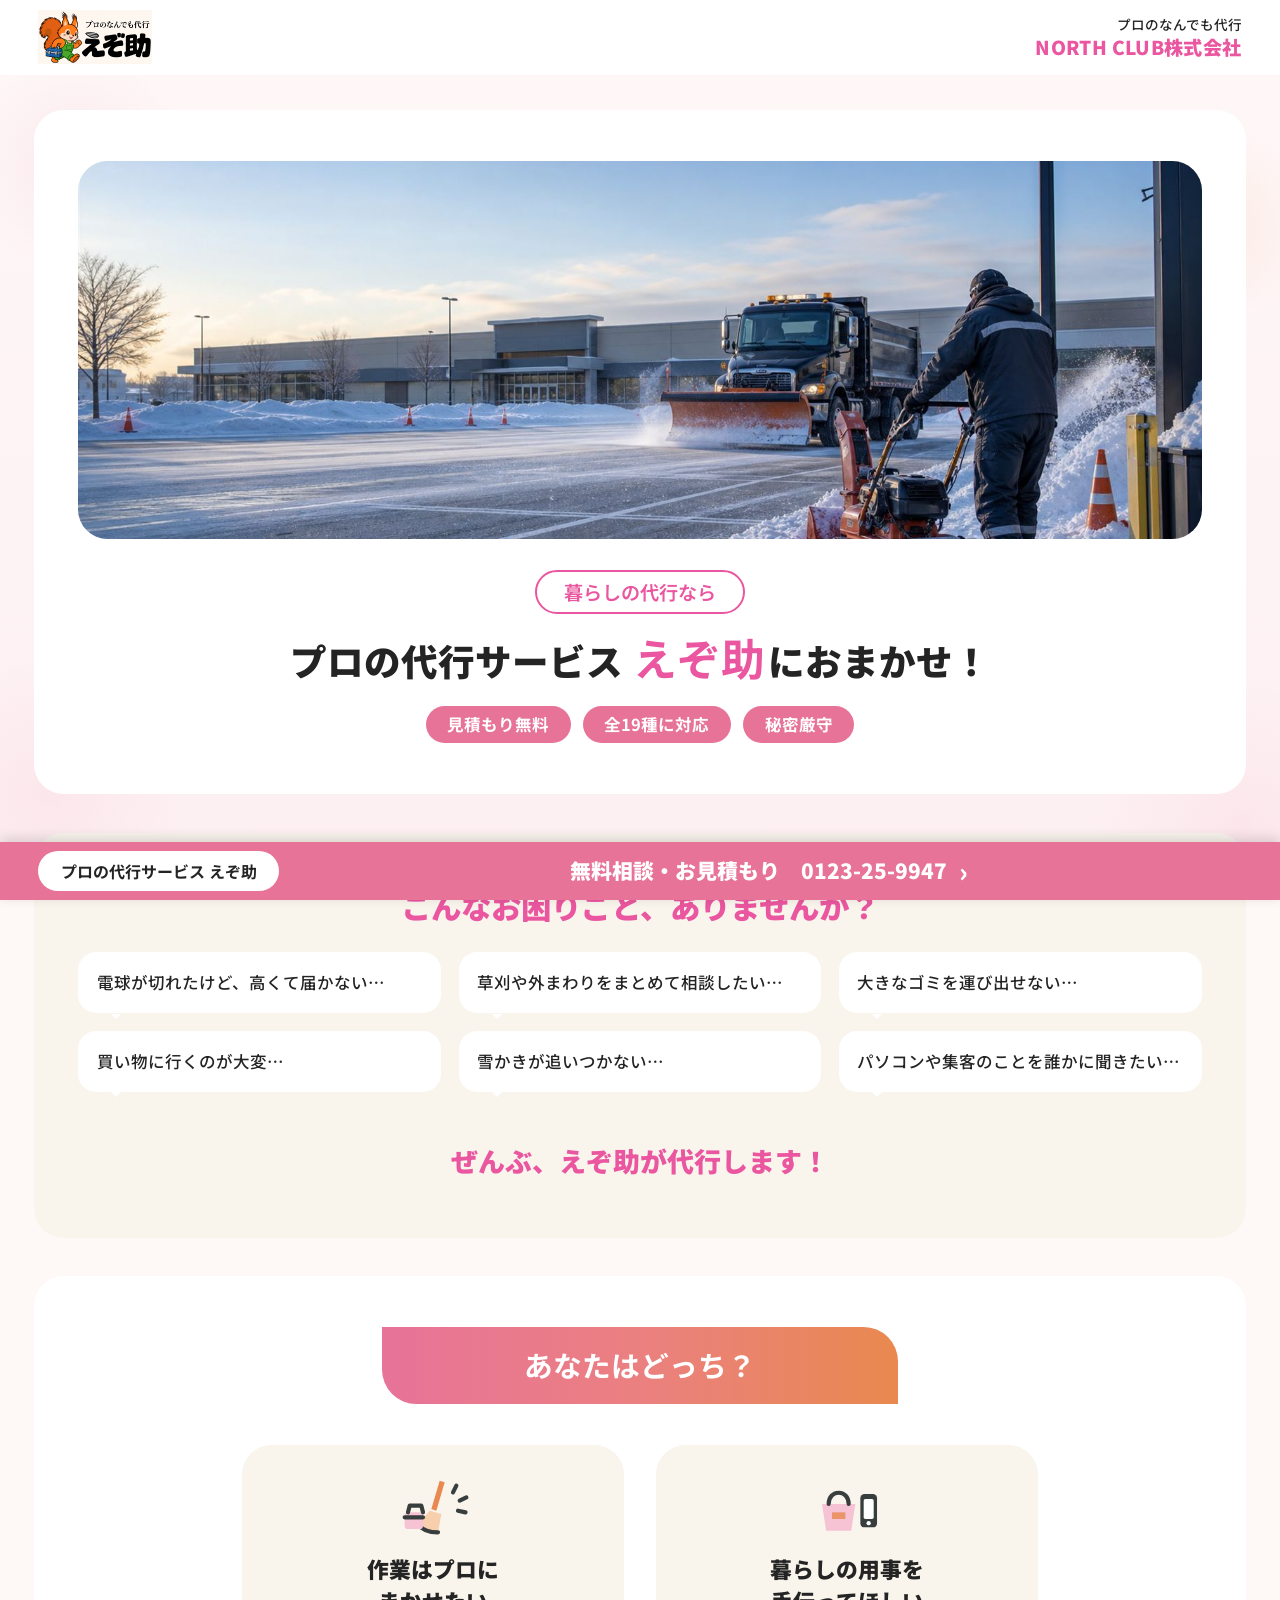
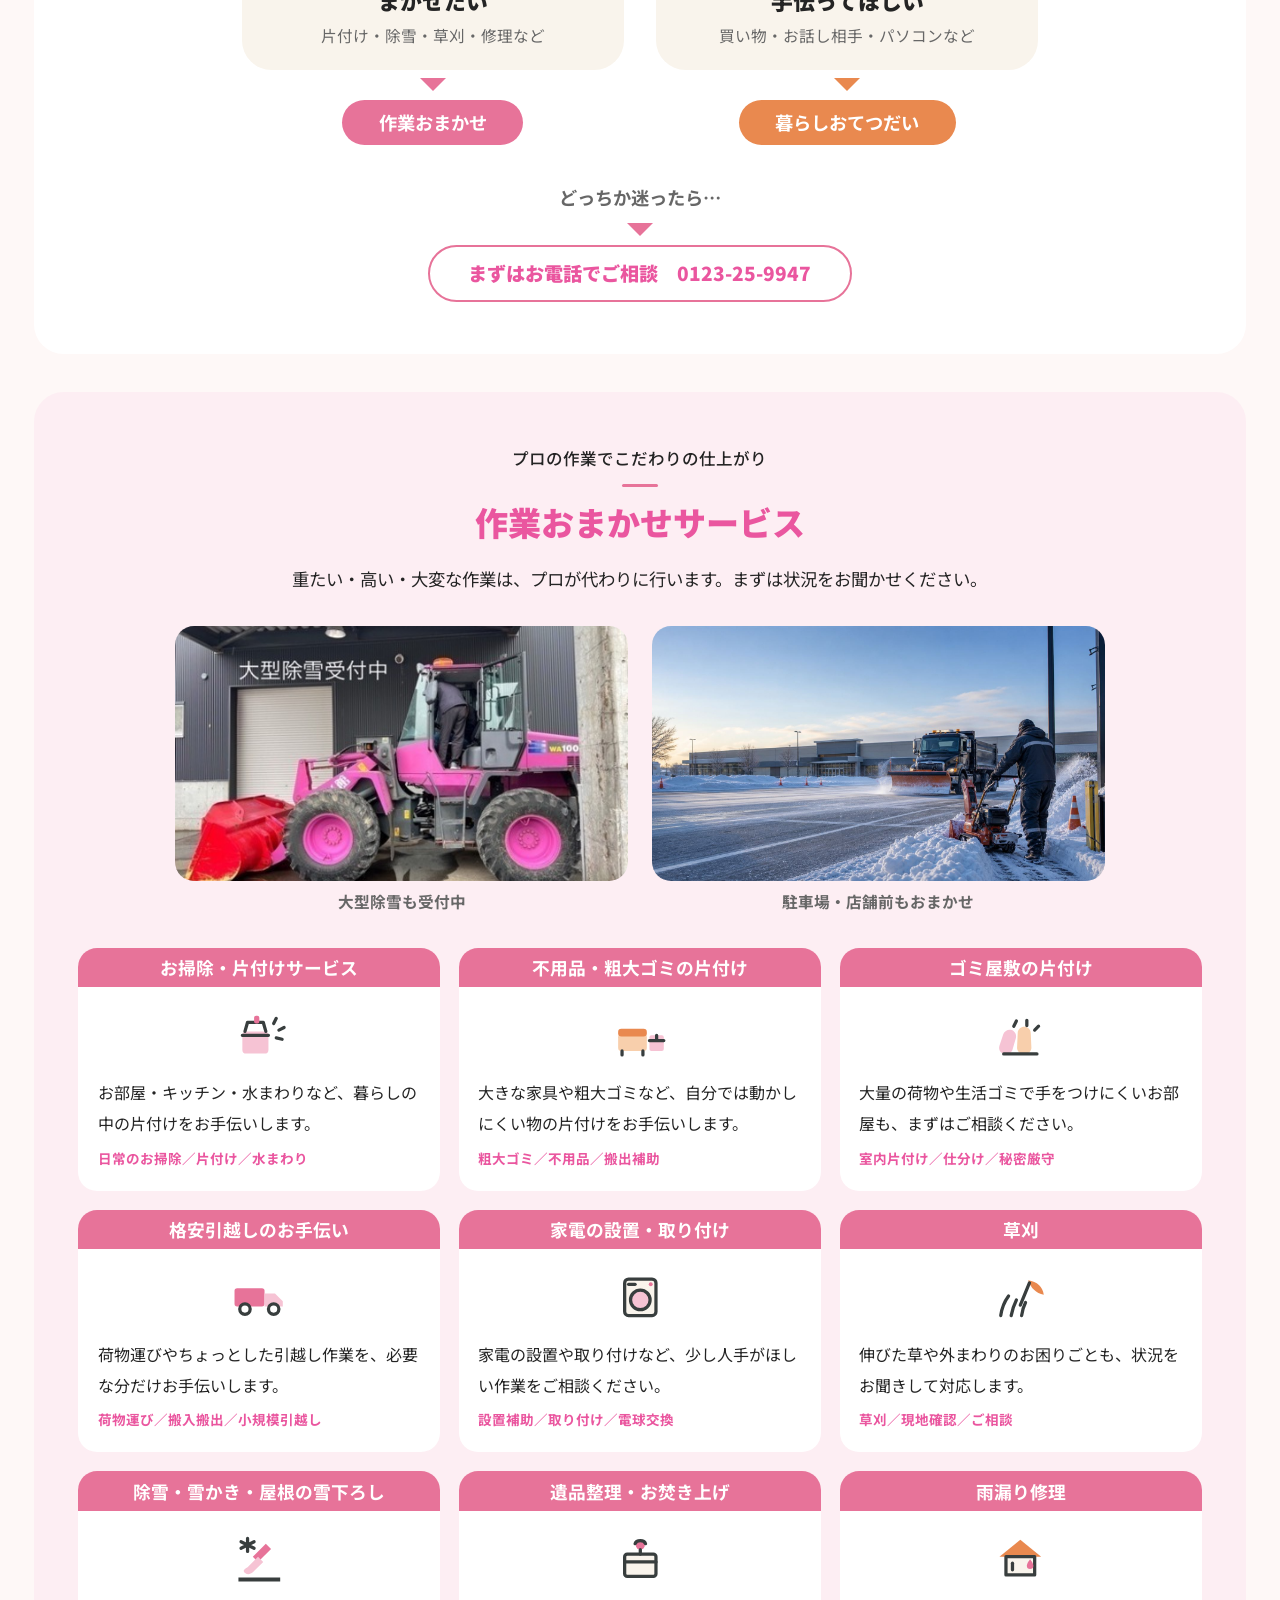
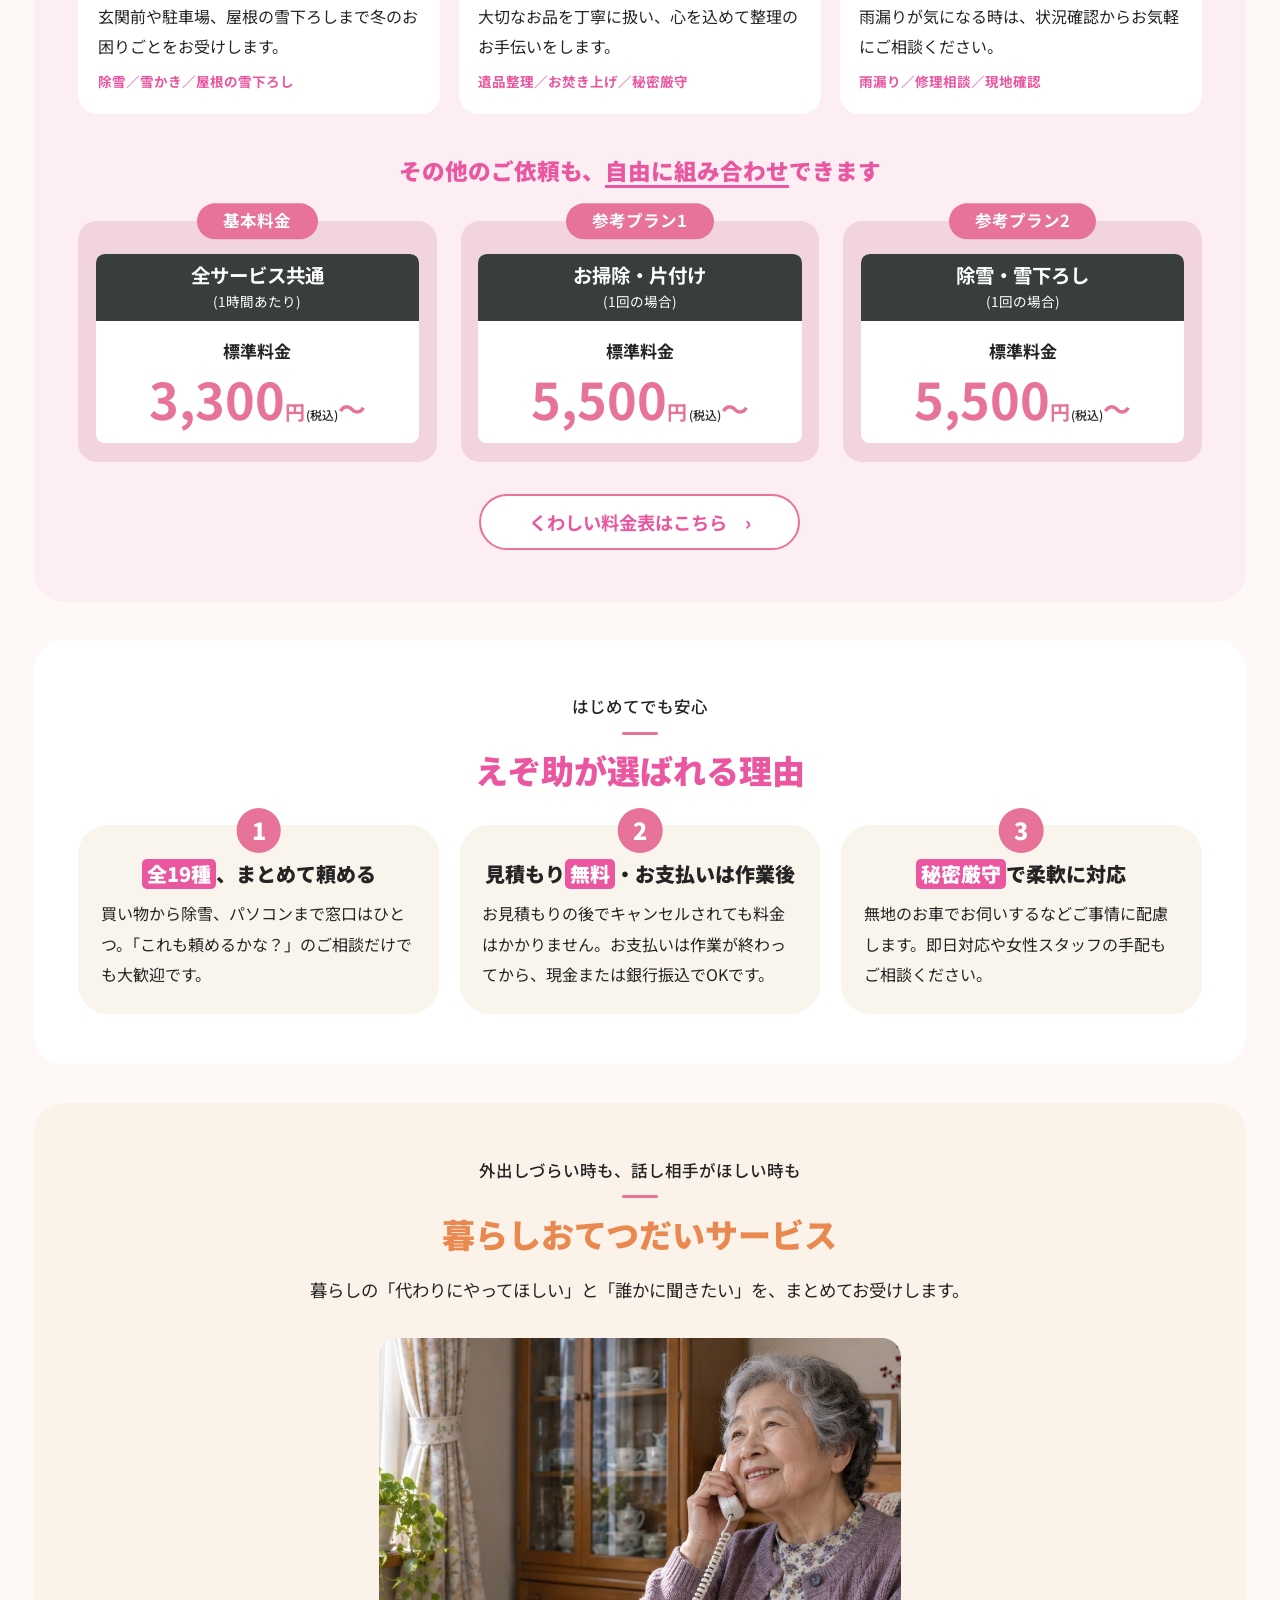
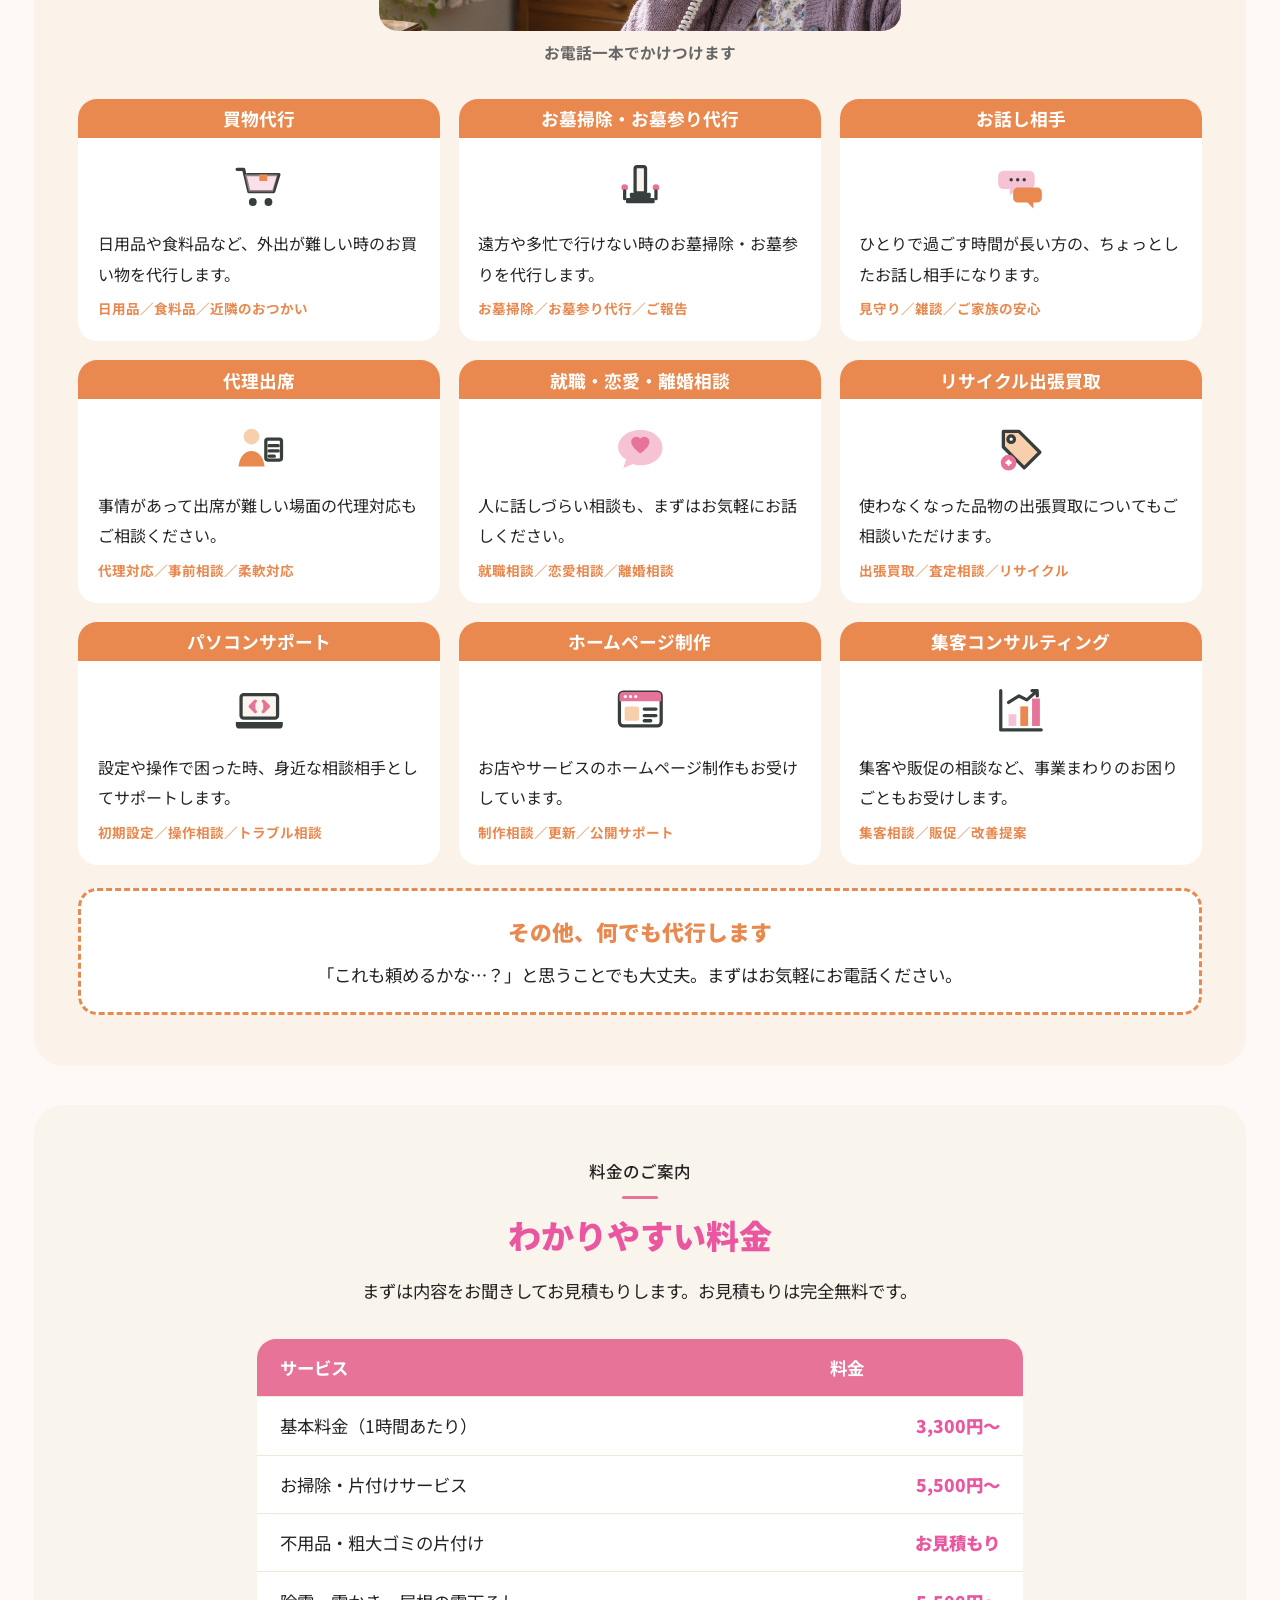
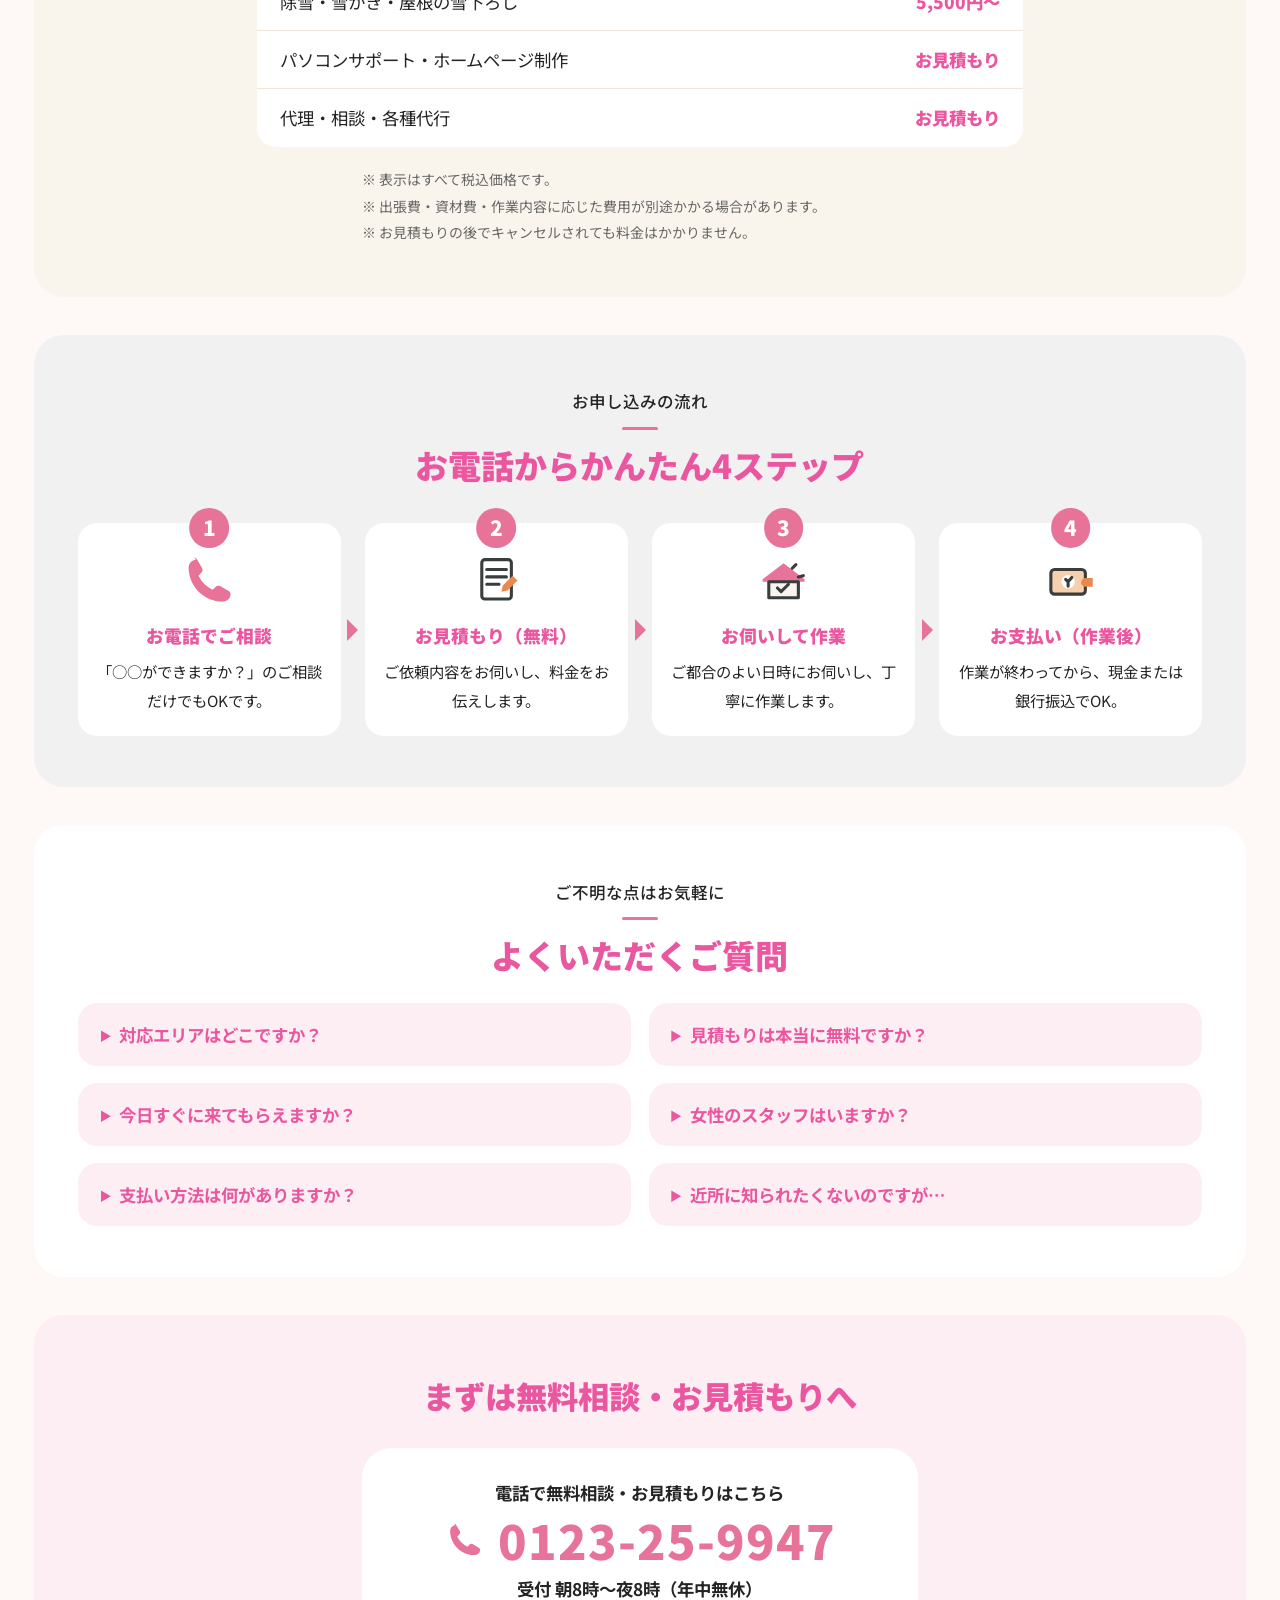
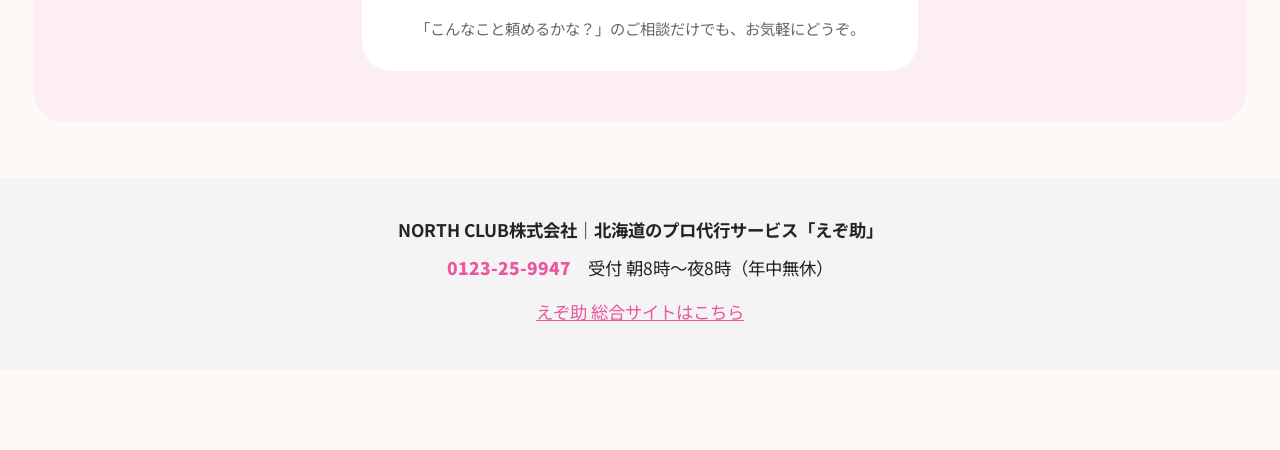
==== daiko/index.html @ 038b49fb "代行LP: ヒーロー写真上の白帯キャプションを削除 Co-Authored-By: Claude Fable 5 <noreply@anthropic.com>" ====
<!DOCTYPE html>
<html lang="ja">
<head>
<meta charset="UTF-8" />
<meta name="viewport" content="width=device-width, initial-scale=1.0" />
<meta name="description" content="北海道のプロ代行サービス「えぞ助」。買物代行・お墓参り代行・除雪・片付け・パソコンサポートまで全19種。基本料金1時間3,300円〜、お見積もり無料。お電話一本でかけつけます。" />
<title>プロの代行サービス えぞ助｜NORTH CLUB株式会社</title>
<link rel="preconnect" href="https://fonts.googleapis.com" />
<link rel="preconnect" href="https://fonts.gstatic.com" crossorigin />
<link href="https://fonts.googleapis.com/css2?family=Noto+Sans+JP:wght@400;500;600;700;900&display=swap" rel="stylesheet" />
<link rel="stylesheet" href="lp.css?v=5" />
</head>
<body>

<header class="top">
  <a class="top__logo" href="../index.html">
    <img src="../assets/ezosuke-logo.png" alt="プロのなんでも代行 えぞ助" width="900" height="429" />
  </a>
  <div class="top__right">
    <span class="top__cat">プロのなんでも代行</span>
    <span class="top__brand">NORTH CLUB株式会社</span>
  </div>
</header>

<main class="col">

  <!-- ヒーロー -->
  <section class="sec sec--plain">
    <figure class="hero__photo" id="heroSlides">
      <img src="../assets/slides/josetsu-1.jpg" alt="えぞ助の店舗前で除雪作業をするホイールローダー" class="is-active" />
      <img src="../assets/slides/josetsu-2.jpg" alt="駐車場の除雪作業の様子" loading="lazy" />
      <img src="../assets/slides/josetsu-3.jpg" alt="除雪機での雪かき作業" loading="lazy" />
      <img src="../assets/slides/josetsu-4.jpg" alt="大型除雪受付中のホイールローダー" loading="lazy" />
      <img src="../assets/slides/josetsu-5.jpg" alt="小型ローダーによる住宅前の除雪" loading="lazy" />
    </figure>
    <div class="hero__lead">
      <p class="pill-label">暮らしの代行なら</p>
      <h1 class="hero__title"><span class="nw">プロの代行サービス</span> <strong>えぞ助</strong>に<span class="nw">おまかせ！</span></h1>
      <div class="promise-row">
        <span class="promise">見積もり無料</span>
        <span class="promise">全19種に対応</span>
        <span class="promise">秘密厳守</span>
      </div>
    </div>
  </section>

  <!-- お困りごと -->
  <section class="sec sec--cream">
    <h2 class="band__title">こんなお困りごと、<span class="nw">ありませんか？</span></h2>
    <div class="bubble-grid">
      <div class="bubble">電球が切れたけど、高くて届かない…</div>
      <div class="bubble">草刈や外まわりをまとめて相談したい…</div>
      <div class="bubble">大きなゴミを運び出せない…</div>
      <div class="bubble">買い物に行くのが大変…</div>
      <div class="bubble">雪かきが追いつかない…</div>
      <div class="bubble">パソコンや集客のことを誰かに聞きたい…</div>
    </div>
    <p class="bubble-answer">ぜんぶ、えぞ助が代行します！</p>
  </section>

  <!-- 分岐フロー -->
  <section class="sec sec--plain">
    <h2 class="docchi">あなたはどっち？</h2>
    <div class="branch">
      <div class="branch__col">
        <a class="branch__card" href="#sagyou">
          <svg class="branch__icon" aria-hidden="true"><use href="icons.svg#i-sagyou"></use></svg>
          <span class="branch__name">作業はプロに<br />まかせたい</span>
          <span class="branch__desc">片付け・除雪・草刈・修理など</span>
        </a>
        <span class="branch__arrow" aria-hidden="true"></span>
        <span class="branch__pill branch__pill--rose">作業おまかせ</span>
      </div>
      <div class="branch__col">
        <a class="branch__card" href="#kurashi">
          <svg class="branch__icon" aria-hidden="true"><use href="icons.svg#i-kurashi"></use></svg>
          <span class="branch__name">暮らしの用事を<br />手伝ってほしい</span>
          <span class="branch__desc">買い物・お話し相手・パソコンなど</span>
        </a>
        <span class="branch__arrow branch__arrow--orange" aria-hidden="true"></span>
        <span class="branch__pill branch__pill--orange">暮らしおてつだい</span>
      </div>
    </div>
    <div class="maigo">
      <p class="maigo__q">どっちか迷ったら…</p>
      <span class="branch__arrow" aria-hidden="true"></span>
      <a class="maigo__tel" href="tel:0123259947">まずはお電話でご相談　0123-25-9947</a>
    </div>
  </section>

  <!-- 作業おまかせ -->
  <section class="sec sec--pink" id="sagyou">
    <p class="sec-eyebrow">プロの作業でこだわりの仕上がり</p>
    <h2 class="sec-title">作業おまかせ<span class="nw">サービス</span></h2>
    <p class="band__lead">重たい・高い・大変な作業は、プロが代わりに行います。まずは状況をお聞かせください。</p>
    <div class="photo-row">
      <figure class="photo">
        <img src="../assets/slides/josetsu-4.jpg" alt="大型除雪受付中のホイールローダー" loading="lazy" />
        <figcaption>大型除雪も受付中</figcaption>
      </figure>
      <figure class="photo">
        <img src="../assets/slides/josetsu-2.jpg" alt="駐車場の除雪作業" loading="lazy" />
        <figcaption>駐車場・店舗前もおまかせ</figcaption>
      </figure>
    </div>
    <div class="svc-grid">
      <article class="svc">
        <h3>お掃除・片付けサービス</h3>
        <div class="svc__body">
          <svg class="svc__icon" aria-hidden="true"><use href="icons.svg#i-souji"></use></svg>
          <p>お部屋・キッチン・水まわりなど、暮らしの中の片付けをお手伝いします。</p>
          <p class="tags">日常のお掃除／片付け／水まわり</p>
        </div>
      </article>
      <article class="svc">
        <h3>不用品・粗大ゴミの片付け</h3>
        <div class="svc__body">
          <svg class="svc__icon" aria-hidden="true"><use href="icons.svg#i-fuyouhin"></use></svg>
          <p>大きな家具や粗大ゴミなど、自分では動かしにくい物の片付けをお手伝いします。</p>
          <p class="tags">粗大ゴミ／不用品／搬出補助</p>
        </div>
      </article>
      <article class="svc">
        <h3>ゴミ屋敷の片付け</h3>
        <div class="svc__body">
          <svg class="svc__icon" aria-hidden="true"><use href="icons.svg#i-gomi"></use></svg>
          <p>大量の荷物や生活ゴミで手をつけにくいお部屋も、まずはご相談ください。</p>
          <p class="tags">室内片付け／仕分け／秘密厳守</p>
        </div>
      </article>
      <article class="svc">
        <h3>格安引越しのお手伝い</h3>
        <div class="svc__body">
          <svg class="svc__icon" aria-hidden="true"><use href="icons.svg#i-hikkoshi"></use></svg>
          <p>荷物運びやちょっとした引越し作業を、必要な分だけお手伝いします。</p>
          <p class="tags">荷物運び／搬入搬出／小規模引越し</p>
        </div>
      </article>
      <article class="svc">
        <h3>家電の設置・取り付け</h3>
        <div class="svc__body">
          <svg class="svc__icon" aria-hidden="true"><use href="icons.svg#i-kaden"></use></svg>
          <p>家電の設置や取り付けなど、少し人手がほしい作業をご相談ください。</p>
          <p class="tags">設置補助／取り付け／電球交換</p>
        </div>
      </article>
      <article class="svc">
        <h3>草刈</h3>
        <div class="svc__body">
          <svg class="svc__icon" aria-hidden="true"><use href="icons.svg#i-kusakari"></use></svg>
          <p>伸びた草や外まわりのお困りごとも、状況をお聞きして対応します。</p>
          <p class="tags">草刈／現地確認／ご相談</p>
        </div>
      </article>
      <article class="svc">
        <h3>除雪・雪かき・屋根の雪下ろし</h3>
        <div class="svc__body">
          <svg class="svc__icon" aria-hidden="true"><use href="icons.svg#i-josetsu"></use></svg>
          <p>玄関前や駐車場、屋根の雪下ろしまで冬のお困りごとをお受けします。</p>
          <p class="tags">除雪／雪かき／屋根の雪下ろし</p>
        </div>
      </article>
      <article class="svc">
        <h3>遺品整理・お焚き上げ</h3>
        <div class="svc__body">
          <svg class="svc__icon" aria-hidden="true"><use href="icons.svg#i-ihin"></use></svg>
          <p>大切なお品を丁寧に扱い、心を込めて整理のお手伝いをします。</p>
          <p class="tags">遺品整理／お焚き上げ／秘密厳守</p>
        </div>
      </article>
      <article class="svc">
        <h3>雨漏り修理</h3>
        <div class="svc__body">
          <svg class="svc__icon" aria-hidden="true"><use href="icons.svg#i-amamori"></use></svg>
          <p>雨漏りが気になる時は、状況確認からお気軽にご相談ください。</p>
          <p class="tags">雨漏り／修理相談／現地確認</p>
        </div>
      </article>
    </div>
    <p class="free-combo">その他のご依頼も、<u>自由に組み合わせ</u>できます</p>

    <!-- 料金プラン（本家型） -->
    <div class="plan-area">
      <div class="plan">
        <p class="plan__label">基本料金</p>
        <div class="plan__frame">
          <div class="plan__head"><h3>全サービス共通</h3><span>(1時間あたり)</span></div>
          <div class="plan__body">
            <p class="plan__ttl">標準料金</p>
            <p class="plan__price"><strong>3,300</strong><span>円<small>(税込)</small></span><i>〜</i></p>
          </div>
        </div>
      </div>
      <div class="plan">
        <p class="plan__label">参考プラン1</p>
        <div class="plan__frame">
          <div class="plan__head"><h3>お掃除・片付け</h3><span>(1回の場合)</span></div>
          <div class="plan__body">
            <p class="plan__ttl">標準料金</p>
            <p class="plan__price"><strong>5,500</strong><span>円<small>(税込)</small></span><i>〜</i></p>
          </div>
        </div>
      </div>
      <div class="plan">
        <p class="plan__label">参考プラン2</p>
        <div class="plan__frame">
          <div class="plan__head"><h3>除雪・雪下ろし</h3><span>(1回の場合)</span></div>
          <div class="plan__body">
            <p class="plan__ttl">標準料金</p>
            <p class="plan__price"><strong>5,500</strong><span>円<small>(税込)</small></span><i>〜</i></p>
          </div>
        </div>
      </div>
    </div>
    <div class="btn-row"><a class="btn-outline" href="#price">くわしい料金表はこちら</a></div>
  </section>

  <!-- 選ばれる理由 -->
  <section class="sec sec--plain">
    <p class="sec-eyebrow">はじめてでも安心</p>
    <h2 class="sec-title">えぞ助が<span class="nw">選ばれる理由</span></h2>
    <div class="reason-list">
      <article class="reason">
        <span class="reason__num">1</span>
        <h3><span class="mark">全19種</span>、まとめて頼める</h3>
        <p>買い物から除雪、パソコンまで窓口はひとつ。「これも頼めるかな？」のご相談だけでも大歓迎です。</p>
      </article>
      <article class="reason">
        <span class="reason__num">2</span>
        <h3>見積もり<span class="mark">無料</span>・お支払いは作業後</h3>
        <p>お見積もりの後でキャンセルされても料金はかかりません。お支払いは作業が終わってから、現金または銀行振込でOKです。</p>
      </article>
      <article class="reason">
        <span class="reason__num">3</span>
        <h3><span class="mark">秘密厳守</span>で柔軟に対応</h3>
        <p>無地のお車でお伺いするなどご事情に配慮します。即日対応や女性スタッフの手配もご相談ください。</p>
      </article>
    </div>
  </section>

  <!-- 暮らしおてつだい -->
  <section class="sec sec--orange" id="kurashi">
    <p class="sec-eyebrow">外出しづらい時も、話し相手がほしい時も</p>
    <h2 class="sec-title sec-title--orange">暮らしおてつだい<span class="nw">サービス</span></h2>
    <p class="band__lead">暮らしの「代わりにやってほしい」と「誰かに聞きたい」を、まとめてお受けします。</p>
    <div class="photo-row">
      <figure class="photo photo--wide">
        <img src="../assets/senior-phone.jpg" alt="電話で相談するシニアの方" loading="lazy" />
        <figcaption>お電話一本でかけつけます</figcaption>
      </figure>
    </div>
    <div class="svc-grid">
      <article class="svc svc--orange">
        <h3>買物代行</h3>
        <div class="svc__body">
          <svg class="svc__icon" aria-hidden="true"><use href="icons.svg#i-kaimono"></use></svg>
          <p>日用品や食料品など、外出が難しい時のお買い物を代行します。</p>
          <p class="tags">日用品／食料品／近隣のおつかい</p>
        </div>
      </article>
      <article class="svc svc--orange">
        <h3>お墓掃除・お墓参り代行</h3>
        <div class="svc__body">
          <svg class="svc__icon" aria-hidden="true"><use href="icons.svg#i-ohaka"></use></svg>
          <p>遠方や多忙で行けない時のお墓掃除・お墓参りを代行します。</p>
          <p class="tags">お墓掃除／お墓参り代行／ご報告</p>
        </div>
      </article>
      <article class="svc svc--orange">
        <h3>お話し相手</h3>
        <div class="svc__body">
          <svg class="svc__icon" aria-hidden="true"><use href="icons.svg#i-hanashi"></use></svg>
          <p>ひとりで過ごす時間が長い方の、ちょっとしたお話し相手になります。</p>
          <p class="tags">見守り／雑談／ご家族の安心</p>
        </div>
      </article>
      <article class="svc svc--orange">
        <h3>代理出席</h3>
        <div class="svc__body">
          <svg class="svc__icon" aria-hidden="true"><use href="icons.svg#i-dairi"></use></svg>
          <p>事情があって出席が難しい場面の代理対応もご相談ください。</p>
          <p class="tags">代理対応／事前相談／柔軟対応</p>
        </div>
      </article>
      <article class="svc svc--orange">
        <h3>就職・恋愛・離婚相談</h3>
        <div class="svc__body">
          <svg class="svc__icon" aria-hidden="true"><use href="icons.svg#i-soudan"></use></svg>
          <p>人に話しづらい相談も、まずはお気軽にお話しください。</p>
          <p class="tags">就職相談／恋愛相談／離婚相談</p>
        </div>
      </article>
      <article class="svc svc--orange">
        <h3>リサイクル出張買取</h3>
        <div class="svc__body">
          <svg class="svc__icon" aria-hidden="true"><use href="icons.svg#i-kaitori"></use></svg>
          <p>使わなくなった品物の出張買取についてもご相談いただけます。</p>
          <p class="tags">出張買取／査定相談／リサイクル</p>
        </div>
      </article>
      <article class="svc svc--orange">
        <h3>パソコンサポート</h3>
        <div class="svc__body">
          <svg class="svc__icon" aria-hidden="true"><use href="icons.svg#i-pc"></use></svg>
          <p>設定や操作で困った時、身近な相談相手としてサポートします。</p>
          <p class="tags">初期設定／操作相談／トラブル相談</p>
        </div>
      </article>
      <article class="svc svc--orange">
        <h3>ホームページ制作</h3>
        <div class="svc__body">
          <svg class="svc__icon" aria-hidden="true"><use href="icons.svg#i-hp"></use></svg>
          <p>お店やサービスのホームページ制作もお受けしています。</p>
          <p class="tags">制作相談／更新／公開サポート</p>
        </div>
      </article>
      <article class="svc svc--orange">
        <h3>集客コンサルティング</h3>
        <div class="svc__body">
          <svg class="svc__icon" aria-hidden="true"><use href="icons.svg#i-shukyaku"></use></svg>
          <p>集客や販促の相談など、事業まわりのお困りごともお受けします。</p>
          <p class="tags">集客相談／販促／改善提案</p>
        </div>
      </article>
    </div>
    <div class="svc-other">
      <h3>その他、何でも代行します</h3>
      <p>「これも頼めるかな…？」と思うことでも大丈夫。まずはお気軽にお電話ください。</p>
    </div>
  </section>

  <!-- 料金表 -->
  <section class="sec sec--cream" id="price">
    <p class="sec-eyebrow">料金のご案内</p>
    <h2 class="sec-title">わかりやすい料金</h2>
    <p class="band__lead">まずは内容をお聞きしてお見積もりします。お見積もりは完全無料です。</p>
    <div class="price-wrap">
      <table class="price-table">
        <tr><th>サービス</th><th>料金</th></tr>
        <tr><td>基本料金（1時間あたり）</td><td>3,300円〜</td></tr>
        <tr><td>お掃除・片付けサービス</td><td>5,500円〜</td></tr>
        <tr><td>不用品・粗大ゴミの片付け</td><td>お見積もり</td></tr>
        <tr><td>除雪・雪かき・屋根の雪下ろし</td><td>5,500円〜</td></tr>
        <tr><td>パソコンサポート・ホームページ制作</td><td>お見積もり</td></tr>
        <tr><td>代理・相談・各種代行</td><td>お見積もり</td></tr>
      </table>
    </div>
    <ul class="fine-print">
      <li>※ 表示はすべて税込価格です。</li>
      <li>※ 出張費・資材費・作業内容に応じた費用が別途かかる場合があります。</li>
      <li>※ お見積もりの後でキャンセルされても料金はかかりません。</li>
    </ul>
  </section>

  <!-- 流れ（フローチャート） -->
  <section class="sec sec--gray" id="flow">
    <p class="sec-eyebrow">お申し込みの流れ</p>
    <h2 class="sec-title">お電話からかんたん<span class="nw">4ステップ</span></h2>
    <div class="flow">
      <div class="fstep">
        <span class="fstep__num">1</span>
        <svg class="fstep__icon" aria-hidden="true"><use href="icons.svg#i-tel"></use></svg>
        <h3>お電話でご相談</h3>
        <p>「○○ができますか？」のご相談だけでもOKです。</p>
      </div>
      <span class="farrow" aria-hidden="true"></span>
      <div class="fstep">
        <span class="fstep__num">2</span>
        <svg class="fstep__icon" aria-hidden="true"><use href="icons.svg#i-mitsumori"></use></svg>
        <h3>お見積もり（無料）</h3>
        <p>ご依頼内容をお伺いし、料金をお伝えします。</p>
      </div>
      <span class="farrow" aria-hidden="true"></span>
      <div class="fstep">
        <span class="fstep__num">3</span>
        <svg class="fstep__icon" aria-hidden="true"><use href="icons.svg#i-work"></use></svg>
        <h3>お伺いして作業</h3>
        <p>ご都合のよい日時にお伺いし、丁寧に作業します。</p>
      </div>
      <span class="farrow" aria-hidden="true"></span>
      <div class="fstep">
        <span class="fstep__num">4</span>
        <svg class="fstep__icon" aria-hidden="true"><use href="icons.svg#i-pay"></use></svg>
        <h3>お支払い（作業後）</h3>
        <p>作業が終わってから、現金または銀行振込でOK。</p>
      </div>
    </div>
  </section>

  <!-- FAQ -->
  <section class="sec sec--plain" id="faq">
    <p class="sec-eyebrow">ご不明な点はお気軽に</p>
    <h2 class="sec-title">よくいただくご質問</h2>
    <div class="faq">
      <details>
        <summary>対応エリアはどこですか？</summary>
        <p>地域内を中心に、近隣地域も対応可能です。エリア外の場合もまずはご相談ください。</p>
      </details>
      <details>
        <summary>見積もりは本当に無料ですか？</summary>
        <p>はい、完全無料です。お見積もりの後でキャンセルされても料金はかかりません。</p>
      </details>
      <details>
        <summary>今日すぐに来てもらえますか？</summary>
        <p>スケジュールが空いていれば即日対応も可能です。お急ぎの場合はお電話でご連絡ください。</p>
      </details>
      <details>
        <summary>女性のスタッフはいますか？</summary>
        <p>ご要望に応じて手配いたします。お気軽にお申し付けください。</p>
      </details>
      <details>
        <summary>支払い方法は何がありますか？</summary>
        <p>現金、銀行振込に対応しております。</p>
      </details>
      <details>
        <summary>近所に知られたくないのですが…</summary>
        <p>無地のお車でお伺いするなど、ご事情に応じて配慮いたします。秘密厳守でご対応します。</p>
      </details>
    </div>
  </section>

  <!-- 電話CTA -->
  <section class="sec sec--pink" id="tel">
    <h2 class="cta__title">まずは無料相談・<span class="nw">お見積もりへ</span></h2>
    <div class="cta__card">
      <p class="cta__lead">電話で無料相談・お見積もりはこちら</p>
      <a class="cta__tel" href="tel:0123259947"><svg class="cta__telicon" aria-hidden="true"><use href="icons.svg#i-tel"></use></svg>0123-25-9947</a>
      <p class="cta__hours">受付 朝8時〜夜8時（年中無休）</p>
      <p class="cta__note">「こんなこと頼めるかな？」のご相談だけでも、お気軽にどうぞ。</p>
    </div>
  </section>

</main>

<footer class="foot">
  <p class="foot__brand">NORTH CLUB株式会社｜北海道のプロ代行サービス「えぞ助」</p>
  <p class="foot__tel"><a href="tel:0123259947">0123-25-9947</a>　受付 朝8時〜夜8時（年中無休）</p>
  <p class="foot__links"><a href="../index.html">えぞ助 総合サイトはこちら</a></p>
</footer>

<div class="sticky-bar">
  <span class="sticky-bar__label">プロの代行サービス えぞ助</span>
  <a class="sticky-bar__tel" href="tel:0123259947">無料相談・お見積もり　0123-25-9947<span class="sticky-bar__arrow">›</span></a>
</div>

<script>
(function () {
  var slides = document.querySelectorAll("#heroSlides img");
  if (slides.length < 2) return;
  var i = 0;
  setInterval(function () {
    slides[i].classList.remove("is-active");
    i = (i + 1) % slides.length;
    slides[i].classList.add("is-active");
  }, 3000);
})();
</script>
</body>
</html>
---- daiko/lp.css ----
/* =====================================================
   えぞ助 代行サービスLP（1カラム・ピンク系）
   配色・部品比率は参照サイトの実測値に基づく
   :root のトークンだけで差し替え可能
   ===================================================== */
:root {
  --pink: #E77399;          /* ボタン・帯・価格 */
  --pink-deep: #E36991;
  --magenta: #EA569F;       /* 見出しピンク文字 */
  --orange: #E9894F;
  --orange-light: #F2A06F;
  --dark: #383E3E;          /* 黒帯 */
  --ink: #242424;
  --gray: #676767;
  --body-bg: #FEF8F7;
  --pale: #F1D4DD;          /* プラン枠の薄ピンク */
  --cream: #F9F4EC;         /* クリーム面 */
  --lgray: #F1F1F1;         /* 流れのグレー面 */
  --white: #FFFFFF;
  --grad-docchi: linear-gradient(90deg, #E77399 0%, #EB8080 50%, #E9894F 100%);
  --tint-pink: #FDEEF3;
  --tint-orange: #FBF2EA;
  --r-lg: 1.7em;
  --r-md: 1.1em;
  --r-pill: 999px;
}

* { margin: 0; padding: 0; box-sizing: border-box; }

html {
  font-size: clamp(16px, 11px + 0.5vw, 24px);
  scroll-behavior: smooth;
  scroll-padding-top: 4em;
}

body {
  font-family: "Noto Sans JP", "Hiragino Kaku Gothic ProN", "Yu Gothic", sans-serif;
  color: var(--ink);
  background-color: var(--body-bg);
  line-height: 1.9;
  padding-bottom: 4.6em;
}

/* 本家風のやわらかい泡・円の背景（左右余白エリアの装飾） */
body::before {
  content: "";
  position: fixed;
  inset: 0;
  z-index: -1;
  background:
    radial-gradient(circle 9em at 6% 18%, rgba(231, 115, 153, 0.10), transparent 70%),
    radial-gradient(circle 5em at 12% 55%, rgba(233, 137, 79, 0.10), transparent 70%),
    radial-gradient(circle 11em at 4% 88%, rgba(231, 115, 153, 0.08), transparent 70%),
    radial-gradient(circle 8em at 95% 25%, rgba(233, 137, 79, 0.10), transparent 70%),
    radial-gradient(circle 5em at 90% 60%, rgba(231, 115, 153, 0.12), transparent 70%),
    radial-gradient(circle 12em at 97% 92%, rgba(231, 115, 153, 0.08), transparent 70%),
    linear-gradient(180deg, #FEF8F7 0%, #FDEFF2 100%);
}

img { max-width: 100%; height: auto; display: block; }
a { color: var(--magenta); }
.nw { display: inline-block; }

/* ---------- ヘッダー ---------- */
.top {
  display: flex;
  align-items: center;
  justify-content: space-between;
  gap: 1em;
  padding: 0.6em clamp(16px, 3vw, 60px);
  background: var(--white);
  flex-wrap: wrap;
  position: relative;
  z-index: 5;
}
.top__logo img { width: auto; height: 3.1em; }
.top__right {
  display: flex;
  flex-direction: column;
  align-items: flex-end;
  line-height: 1.4;
}
.top__cat { font-size: 0.78em; font-weight: 500; }
.top__brand { font-weight: 900; color: var(--magenta); font-size: 1.1em; letter-spacing: 0.02em; }

/* ---------- 中央カラム（適切な余白を確保） ---------- */
.col {
  max-width: min(1560px, calc(100% - 2 * clamp(16px, 12vw - 120px, 180px)));
  margin: 0 auto;
  padding: 2em 0 1em;
}

/* ---------- セクション面 ---------- */
.sec {
  border-radius: var(--r-lg);
  padding: clamp(2em, 4vw, 3.2em) clamp(1.2em, 3.5vw, 3em);
  text-align: center;
  margin-bottom: 2.2em;
}
.sec--plain { background: var(--white); }
.sec--cream { background: var(--cream); }
.sec--gray { background: var(--lgray); }
.sec--pink { background: var(--tint-pink); }
.sec--orange { background: var(--tint-orange); }

.band__title {
  font-size: 1.75em;
  font-weight: 900;
  color: var(--magenta);
  line-height: 1.45;
  margin-bottom: 0.6em;
}
.band__lead {
  font-size: 1em;
  max-width: 40em;
  margin: 0 auto 1.8em;
}

/* 本家式見出し: 小さめ文＋ピンク線＋大見出し */
.sec-eyebrow { font-size: 0.95em; font-weight: 500; }
.sec-eyebrow::after {
  content: "";
  display: block;
  width: 2.2em;
  height: 3px;
  background: var(--pink);
  border-radius: 2px;
  margin: 0.55em auto 0.75em;
}
.sec-title {
  font-size: 1.9em;
  font-weight: 900;
  color: var(--magenta);
  line-height: 1.4;
  margin-bottom: 0.5em;
}
.sec-title--orange { color: var(--orange); }

/* ---------- ヒーロー ---------- */
.hero__photo {
  position: relative;
  margin: 0 auto 1.8em;
  height: clamp(13em, 42vh, 24em);
  border-radius: var(--r-lg);
  overflow: hidden;
}
.hero__photo img {
  position: absolute;
  inset: 0;
  width: 100%;
  height: 100%;
  object-fit: cover;
  opacity: 0;
  transition: opacity 0.8s ease;
}
.hero__photo img.is-active { opacity: 1; }
.hero__caption {
  position: absolute;
  right: 1.2em;
  bottom: 1.2em;
  display: flex;
  flex-direction: column;
  align-items: flex-end;
  gap: 0.35em;
  z-index: 2;
}
.hero__strip {
  background: var(--white);
  color: var(--ink);
  font-weight: 500;
  padding: 0.22em 0.9em;
  font-size: 1em;
  letter-spacing: 0.04em;
}

.pill-label {
  display: inline-block;
  background: var(--white);
  color: var(--magenta);
  border: 2px solid var(--magenta);
  border-radius: var(--r-pill);
  font-weight: 600;
  padding: 0.1em 1.4em;
  margin-bottom: 0.6em;
  font-size: 1.1em;
}
.hero__title {
  font-size: 2.1em;
  font-weight: 900;
  color: var(--ink);
  line-height: 1.45;
  margin-bottom: 0.45em;
}
.hero__title strong {
  color: var(--magenta);
  font-size: 1.2em;
  padding: 0 0.06em;
}
.promise-row {
  display: flex;
  justify-content: center;
  gap: 0.7em;
  flex-wrap: wrap;
}
.promise {
  background: var(--pink);
  color: var(--white);
  border-radius: var(--r-pill);
  padding: 0.18em 1.3em;
  font-weight: 700;
  font-size: 0.95em;
}

/* ---------- あなたはどっち？分岐フロー ---------- */
.docchi {
  display: block;
  background: var(--grad-docchi);
  color: var(--white);
  font-weight: 700;
  font-size: 1.65em;
  padding: 0.4em 1em;
  border-radius: 0 1.2em;
  max-width: 18em;
  margin: 0 auto 1.4em;
}
.branch {
  display: grid;
  grid-template-columns: repeat(auto-fit, minmax(15em, 22em));
  justify-content: center;
  gap: 1.8em;
}
.branch__col { display: flex; flex-direction: column; align-items: center; }
.branch__card {
  width: 100%;
  display: flex;
  flex-direction: column;
  align-items: center;
  gap: 0.25em;
  background: var(--cream);
  border-radius: var(--r-lg);
  padding: 1.4em 1.2em 1.1em;
  text-decoration: none;
  transition: transform 0.15s;
}
.branch__card:hover { transform: translateY(-4px); }
.branch__icon { width: 4.6em; height: 4.6em; }
.branch__name { font-weight: 900; font-size: 1.25em; color: var(--ink); line-height: 1.45; }
.branch__desc { font-size: 0.9em; color: var(--gray); }
.branch__arrow {
  width: 0; height: 0;
  border-left: 0.75em solid transparent;
  border-right: 0.75em solid transparent;
  border-top: 0.75em solid var(--pink);
  margin: 0.5em 0;
}
.branch__arrow--orange { border-top-color: var(--orange); }
.branch__pill {
  display: inline-block;
  color: var(--white);
  font-weight: 700;
  font-size: 1.05em;
  border-radius: var(--r-pill);
  padding: 0.28em 2em;
}
.branch__pill--rose { background: var(--pink); }
.branch__pill--orange { background: var(--orange); }

/* 迷ったら → 電話（ミニフロー） */
.maigo {
  margin-top: 2em;
  display: flex;
  flex-direction: column;
  align-items: center;
}
.maigo__q { font-weight: 700; font-size: 1.05em; color: var(--gray); }
.maigo__tel {
  display: inline-block;
  background: var(--white);
  color: var(--magenta);
  border: 2px solid var(--pink);
  border-radius: var(--r-pill);
  font-weight: 900;
  font-size: 1.1em;
  padding: 0.45em 2em;
  text-decoration: none;
}
.maigo__tel:hover { background: var(--tint-pink); }

/* ---------- 吹き出し ---------- */
.bubble-grid {
  display: grid;
  grid-template-columns: repeat(3, 1fr);
  gap: 1em;
  margin-top: 1.4em;
}
.bubble {
  background: var(--white);
  border-radius: var(--r-md);
  padding: 0.9em 1.1em;
  font-weight: 500;
  font-size: 0.95em;
  position: relative;
  text-align: left;
}
.bubble::after {
  content: "";
  position: absolute;
  left: 2em;
  bottom: -0.62em;
  border: 0.34em solid transparent;
  border-top-color: var(--white);
}
.bubble-answer {
  margin-top: 1.6em;
  font-size: 1.55em;
  font-weight: 900;
  color: var(--magenta);
}

/* ---------- 写真列 ---------- */
.photo-row {
  display: flex;
  justify-content: center;
  gap: 1.4em;
  flex-wrap: wrap;
  margin-bottom: 1.8em;
}
.photo {
  flex: 1 1 16em;
  max-width: 26em;
}
.photo--wide { max-width: 30em; }
.photo img {
  width: 100%;
  aspect-ratio: 16 / 9;
  object-fit: cover;
  border-radius: var(--r-md);
}
.photo figcaption {
  margin-top: 0.4em;
  font-size: 0.9em;
  font-weight: 700;
  color: var(--gray);
}

/* ---------- サービスカード ---------- */
.svc-grid {
  display: grid;
  grid-template-columns: repeat(3, 1fr);
  gap: 1.1em;
  text-align: left;
}
.svc {
  background: var(--white);
  border-radius: var(--r-md);
  overflow: hidden;
  display: flex;
  flex-direction: column;
}
.svc h3 {
  background: var(--pink);
  color: var(--white);
  font-size: 1.02em;
  font-weight: 700;
  text-align: center;
  padding: 0.4em 0.6em;
  line-height: 1.4;
}
.svc--orange h3 { background: var(--orange); }
.svc__body { padding: 1em 1.1em 1.1em; }
.svc__icon {
  width: 3.6em;
  height: 3.6em;
  margin: 0 auto 0.6em;
  display: block;
}
.svc__body p { font-size: 0.92em; }
.svc .tags {
  margin-top: 0.55em;
  font-size: 0.78em;
  color: var(--magenta);
  font-weight: 700;
}
.svc--orange .tags { color: var(--orange); }

.svc-other {
  margin-top: 1.3em;
  background: var(--white);
  border: 3px dashed var(--orange);
  border-radius: var(--r-md);
  padding: 1.2em 1.4em;
  text-align: center;
}
.svc-other h3 { font-size: 1.25em; color: var(--orange); margin-bottom: 0.25em; font-weight: 900; }

.free-combo {
  margin-top: 1.6em;
  font-size: 1.3em;
  font-weight: 900;
  color: var(--magenta);
}
.free-combo u { text-decoration-thickness: 3px; text-underline-offset: 0.2em; }

/* ---------- 料金プラン（本家型: 薄ピンク枠＋黒帯＋巨大価格） ---------- */
.plan-area {
  display: grid;
  grid-template-columns: repeat(auto-fit, minmax(15em, 1fr));
  gap: 1.4em;
  margin-top: 1.6em;
}
.plan {
  background: var(--pale);
  border-radius: var(--r-md);
  padding: 0 1em 1.1em;
  text-align: center;
}
.plan__label {
  display: inline-block;
  background: var(--pink);
  color: var(--white);
  font-weight: 700;
  font-size: 0.95em;
  border-radius: var(--r-pill);
  padding: 0.12em 1.6em;
  transform: translateY(-50%);
  margin-bottom: -0.4em;
}
.plan__frame {
  background: var(--white);
  border-radius: 0.5em;
  overflow: hidden;
}
.plan__head {
  background: var(--dark);
  color: var(--white);
  padding: 0.45em 0.6em 0.55em;
  line-height: 1.35;
}
.plan__head h3 { font-size: 1.12em; font-weight: 700; }
.plan__head span { font-size: 0.78em; }
.plan__body { padding: 0.8em 0.8em 0.9em; }
.plan__ttl { font-weight: 700; font-size: 0.98em; margin-bottom: 0.1em; }
.plan__price {
  color: var(--pink);
  font-weight: 700;
  line-height: 1.15;
  white-space: nowrap;
}
.plan__price strong { font-size: 2.9em; font-weight: 700; letter-spacing: 0; }
.plan__price span { font-size: 1.15em; font-weight: 700; }
.plan__price small { font-size: 0.6em; color: var(--ink); font-weight: 500; margin-left: 0.15em; }
.plan__price i { font-style: normal; font-size: 1.6em; font-weight: 700; }

.btn-row { margin-top: 1.8em; }
.btn-outline {
  display: inline-block;
  background: var(--white);
  color: var(--magenta);
  border: 2px solid var(--pink);
  border-radius: var(--r-pill);
  font-weight: 700;
  font-size: 1.05em;
  padding: 0.5em 2.6em;
  text-decoration: none;
}
.btn-outline::after { content: "　›"; font-weight: 900; }
.btn-outline:hover { background: var(--tint-pink); }

/* ---------- 選ばれる理由 ---------- */
.reason-list {
  display: grid;
  grid-template-columns: repeat(3, 1fr);
  gap: 1.2em;
  margin-top: 1.8em;
}
.reason {
  background: var(--cream);
  border-radius: var(--r-lg);
  padding: 2em 1.3em 1.4em;
  position: relative;
}
.reason__num {
  position: absolute;
  top: -0.7em;
  left: 50%;
  transform: translateX(-50%);
  display: flex;
  align-items: center;
  justify-content: center;
  width: 1.9em;
  height: 1.9em;
  border-radius: 50%;
  background: var(--pink);
  color: var(--white);
  font-weight: 900;
  font-size: 1.35em;
}
.reason h3 {
  font-size: 1.15em;
  font-weight: 900;
  margin-bottom: 0.45em;
  line-height: 1.5;
}
.reason p { text-align: left; font-size: 0.92em; }

.mark {
  background: var(--magenta);
  color: var(--white);
  padding: 0.02em 0.25em;
  border-radius: 0.25em;
}

/* ---------- 料金表 ---------- */
.price-wrap { display: flex; justify-content: center; }
.price-table {
  width: 100%;
  max-width: 44em;
  border-collapse: collapse;
  background: var(--white);
  border-radius: var(--r-md);
  overflow: hidden;
  font-size: 1em;
}
.price-table th, .price-table td {
  padding: 0.7em 1.3em;
  border-bottom: 1px solid #F0E6DA;
  text-align: left;
}
.price-table th { background: var(--pink); color: var(--white); font-weight: 700; }
.price-table td:last-child {
  text-align: right;
  font-weight: 900;
  color: var(--magenta);
  white-space: nowrap;
}
.price-table tr:last-child td { border-bottom: none; }

.fine-print {
  list-style: none;
  margin-top: 1.4em;
  font-size: 0.8em;
  color: var(--gray);
  text-align: left;
  max-width: 40em;
  margin-left: auto;
  margin-right: auto;
}

/* ---------- 流れ（フローチャート） ---------- */
.flow {
  display: flex;
  align-items: stretch;
  justify-content: center;
  gap: 0.4em;
  margin-top: 2em;
}
.fstep {
  flex: 1 1 0;
  background: var(--white);
  border-radius: var(--r-md);
  padding: 1.6em 1em 1.2em;
  position: relative;
  max-width: 16em;
}
.fstep__num {
  position: absolute;
  top: -0.7em;
  left: 50%;
  transform: translateX(-50%);
  display: flex;
  align-items: center;
  justify-content: center;
  width: 1.9em;
  height: 1.9em;
  border-radius: 50%;
  background: var(--pink);
  color: var(--white);
  font-weight: 900;
  font-size: 1.2em;
}
.fstep__icon { width: 3.4em; height: 3.4em; margin: 0 auto 0.5em; display: block; }
.fstep h3 { font-size: 1.02em; color: var(--magenta); font-weight: 900; margin-bottom: 0.25em; }
.fstep p { font-size: 0.88em; }
.farrow {
  align-self: center;
  flex: 0 0 auto;
  width: 0; height: 0;
  border-top: 0.65em solid transparent;
  border-bottom: 0.65em solid transparent;
  border-left: 0.65em solid var(--pink);
}

/* ---------- FAQ ---------- */
.faq {
  text-align: left;
  display: grid;
  grid-template-columns: repeat(2, 1fr);
  gap: 1em;
  margin-top: 1.4em;
}
.faq details {
  background: var(--tint-pink);
  border-radius: var(--r-md);
  padding: 0.85em 1.3em;
}
.faq summary {
  font-weight: 700;
  color: var(--magenta);
  cursor: pointer;
  font-size: 1em;
}
.faq details p { margin-top: 0.5em; font-size: 0.93em; }

/* ---------- 電話CTA ---------- */
.cta__title {
  font-size: 1.8em;
  font-weight: 900;
  color: var(--magenta);
  margin-bottom: 0.7em;
}
.cta__card {
  background: var(--white);
  border-radius: var(--r-lg);
  padding: 1.6em 1.4em;
  max-width: 32em;
  margin: 0 auto;
}
.cta__lead { font-weight: 700; font-size: 1em; }
.cta__tel {
  display: inline-flex;
  align-items: center;
  gap: 0.25em;
  font-size: 2.7em;
  font-weight: 900;
  color: var(--pink);
  text-decoration: none;
  line-height: 1.35;
  letter-spacing: 0.02em;
}
.cta__telicon { width: 0.9em; height: 0.9em; }
.cta__hours { font-size: 1em; font-weight: 700; }
.cta__note { margin-top: 0.6em; font-size: 0.88em; color: var(--gray); }

/* ---------- フッター ---------- */
.foot {
  background: #F4F4F4;
  text-align: center;
  padding: 2em clamp(16px, 3vw, 60px) 2.4em;
}
.foot__brand { font-weight: 700; margin-bottom: 0.3em; }
.foot__tel a { color: var(--magenta); font-weight: 900; text-decoration: none; }
.foot__links { margin-top: 0.6em; }

/* ---------- 下部固定バー ---------- */
.sticky-bar {
  position: fixed;
  left: 0;
  right: 0;
  bottom: 0;
  display: flex;
  align-items: center;
  gap: 1em;
  background: var(--pink);
  padding: 0.5em clamp(16px, 3vw, 60px);
  z-index: 50;
  box-shadow: 0 -3px 12px rgba(0, 0, 0, 0.15);
}
.sticky-bar__label {
  background: var(--white);
  color: var(--ink);
  font-weight: 700;
  padding: 0.32em 1.4em;
  border-radius: var(--r-pill);
  white-space: nowrap;
  font-size: 0.92em;
}
.sticky-bar__tel {
  flex: 1;
  display: flex;
  align-items: center;
  justify-content: center;
  gap: 0.6em;
  color: var(--white);
  font-weight: 900;
  font-size: 1.2em;
  text-decoration: none;
  text-align: center;
  line-height: 1.4;
}
.sticky-bar__arrow { font-size: 1.25em; font-weight: 900; }
.sticky-bar__tel:hover { opacity: 0.9; }

/* ---------- 中間幅 ---------- */
@media (max-width: 1000px) {
  .svc-grid, .bubble-grid, .reason-list { grid-template-columns: repeat(2, 1fr); }
  .sticky-bar__label { display: none; }
  .flow { flex-wrap: wrap; gap: 1.4em 0.4em; }
  .fstep { flex: 1 1 14em; }
}

/* ---------- 狭い画面 ---------- */
@media (max-width: 720px) {
  .col { padding: 1.2em 12px 0.5em; }
  .sec { padding: 1.8em 1em; margin-bottom: 1.4em; }
  .hero__title { font-size: 1.7em; }
  .band__title, .sec-title { font-size: 1.45em; }
  .docchi { font-size: 1.3em; }
  .cta__tel { font-size: 1.9em; }
  .top__cat { display: none; }
  .top__brand { font-size: 0.9em; }
  .sticky-bar { padding: 0.4em 12px; }
  .sticky-bar__tel { font-size: 0.98em; }
  .svc-grid, .bubble-grid, .reason-list, .faq { grid-template-columns: 1fr; }
  .hero__photo { height: 14em; }
  .hero__strip { font-size: 0.88em; }
  .flow { flex-direction: column; align-items: center; gap: 1.6em; }
  .fstep { max-width: 26em; width: 100%; }
  .farrow {
    border-left: 0.65em solid transparent;
    border-right: 0.65em solid transparent;
    border-top: 0.65em solid var(--pink);
    border-bottom: none;
    margin: -0.5em 0;
  }
  .plan__price strong { font-size: 2.4em; }
}
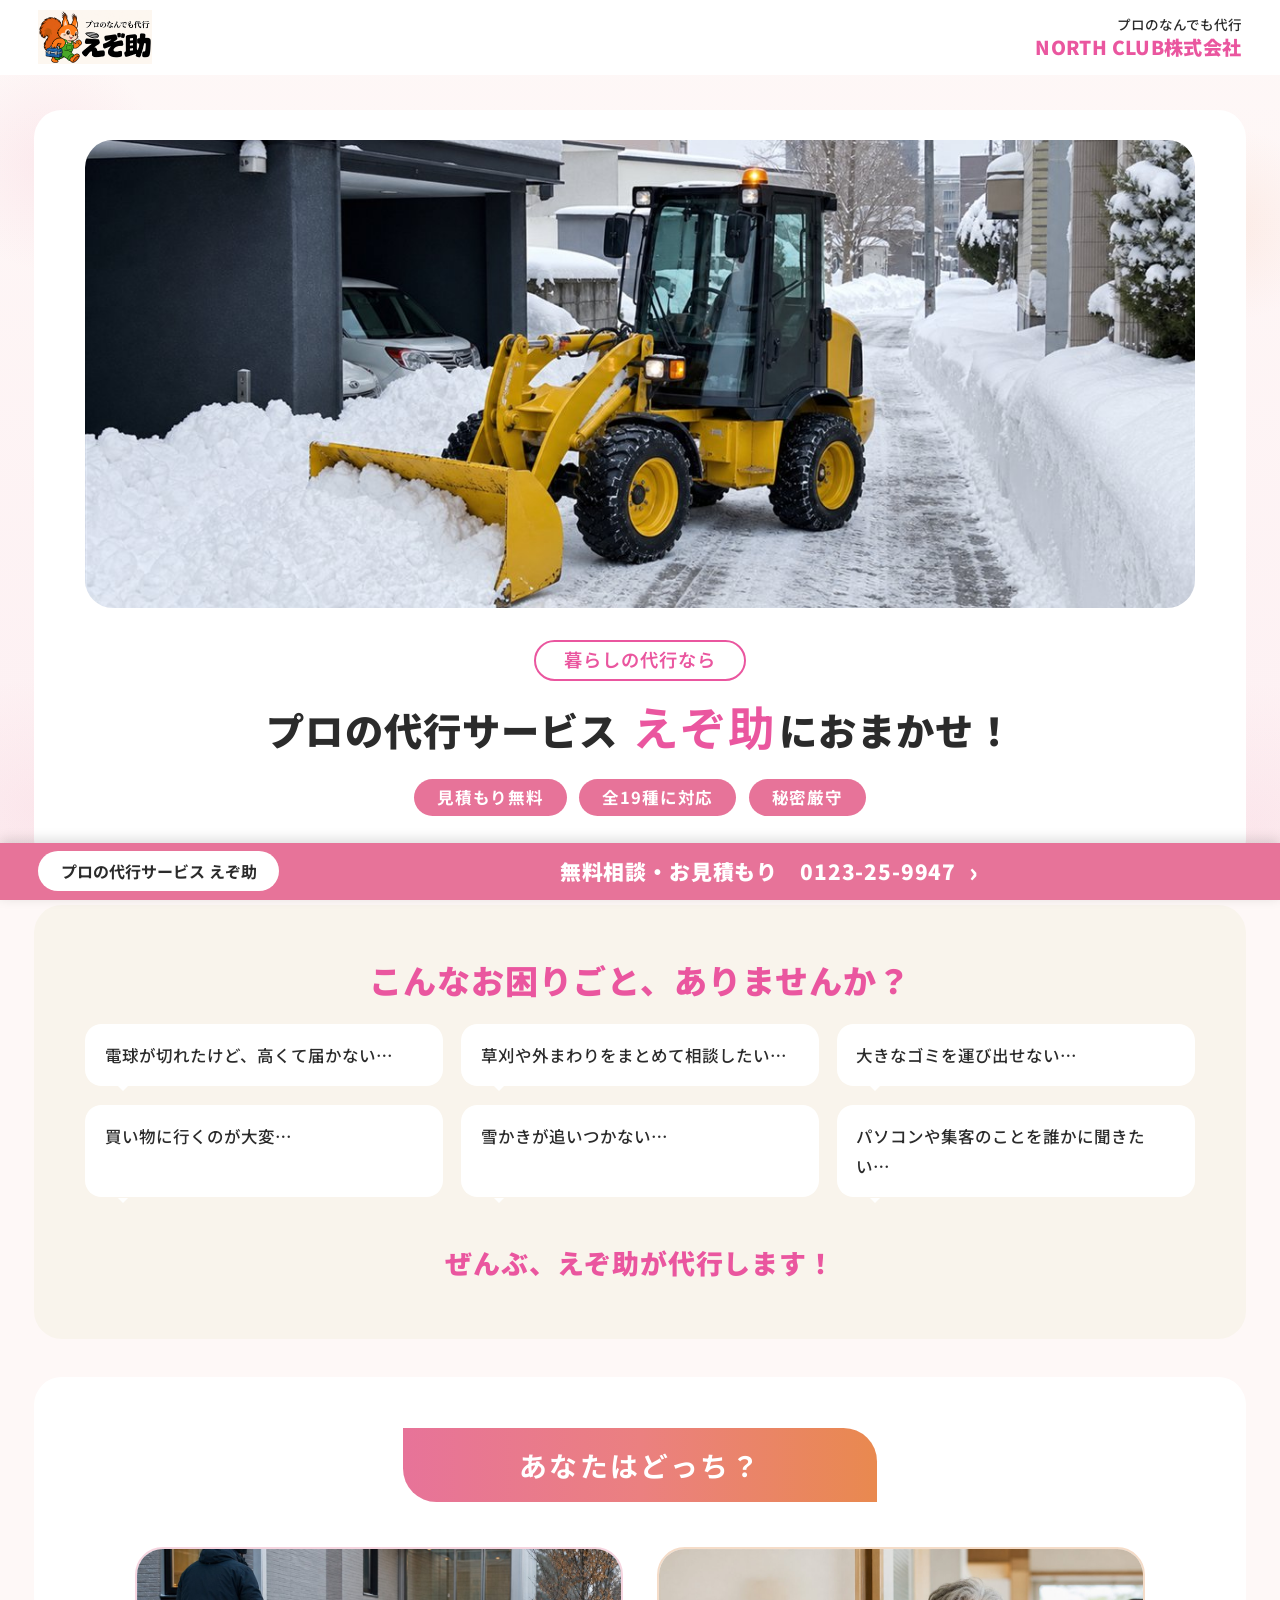
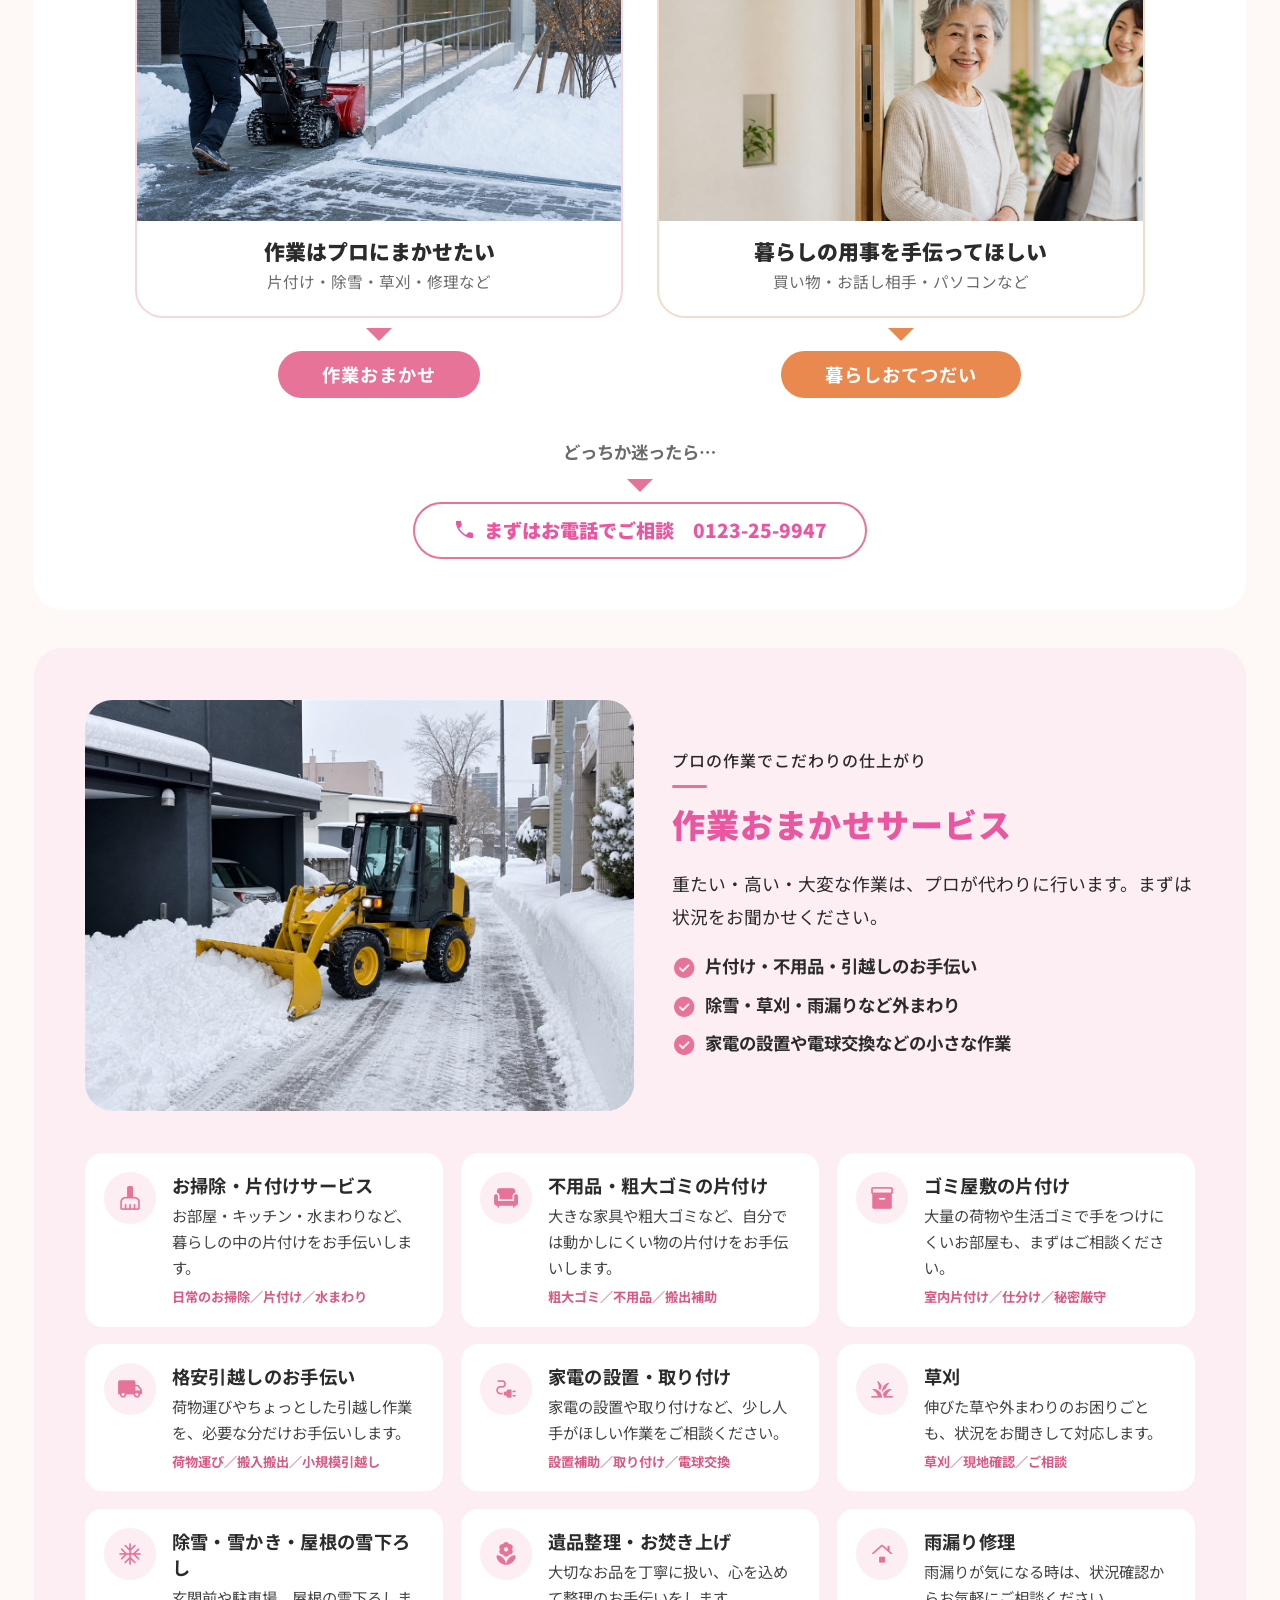
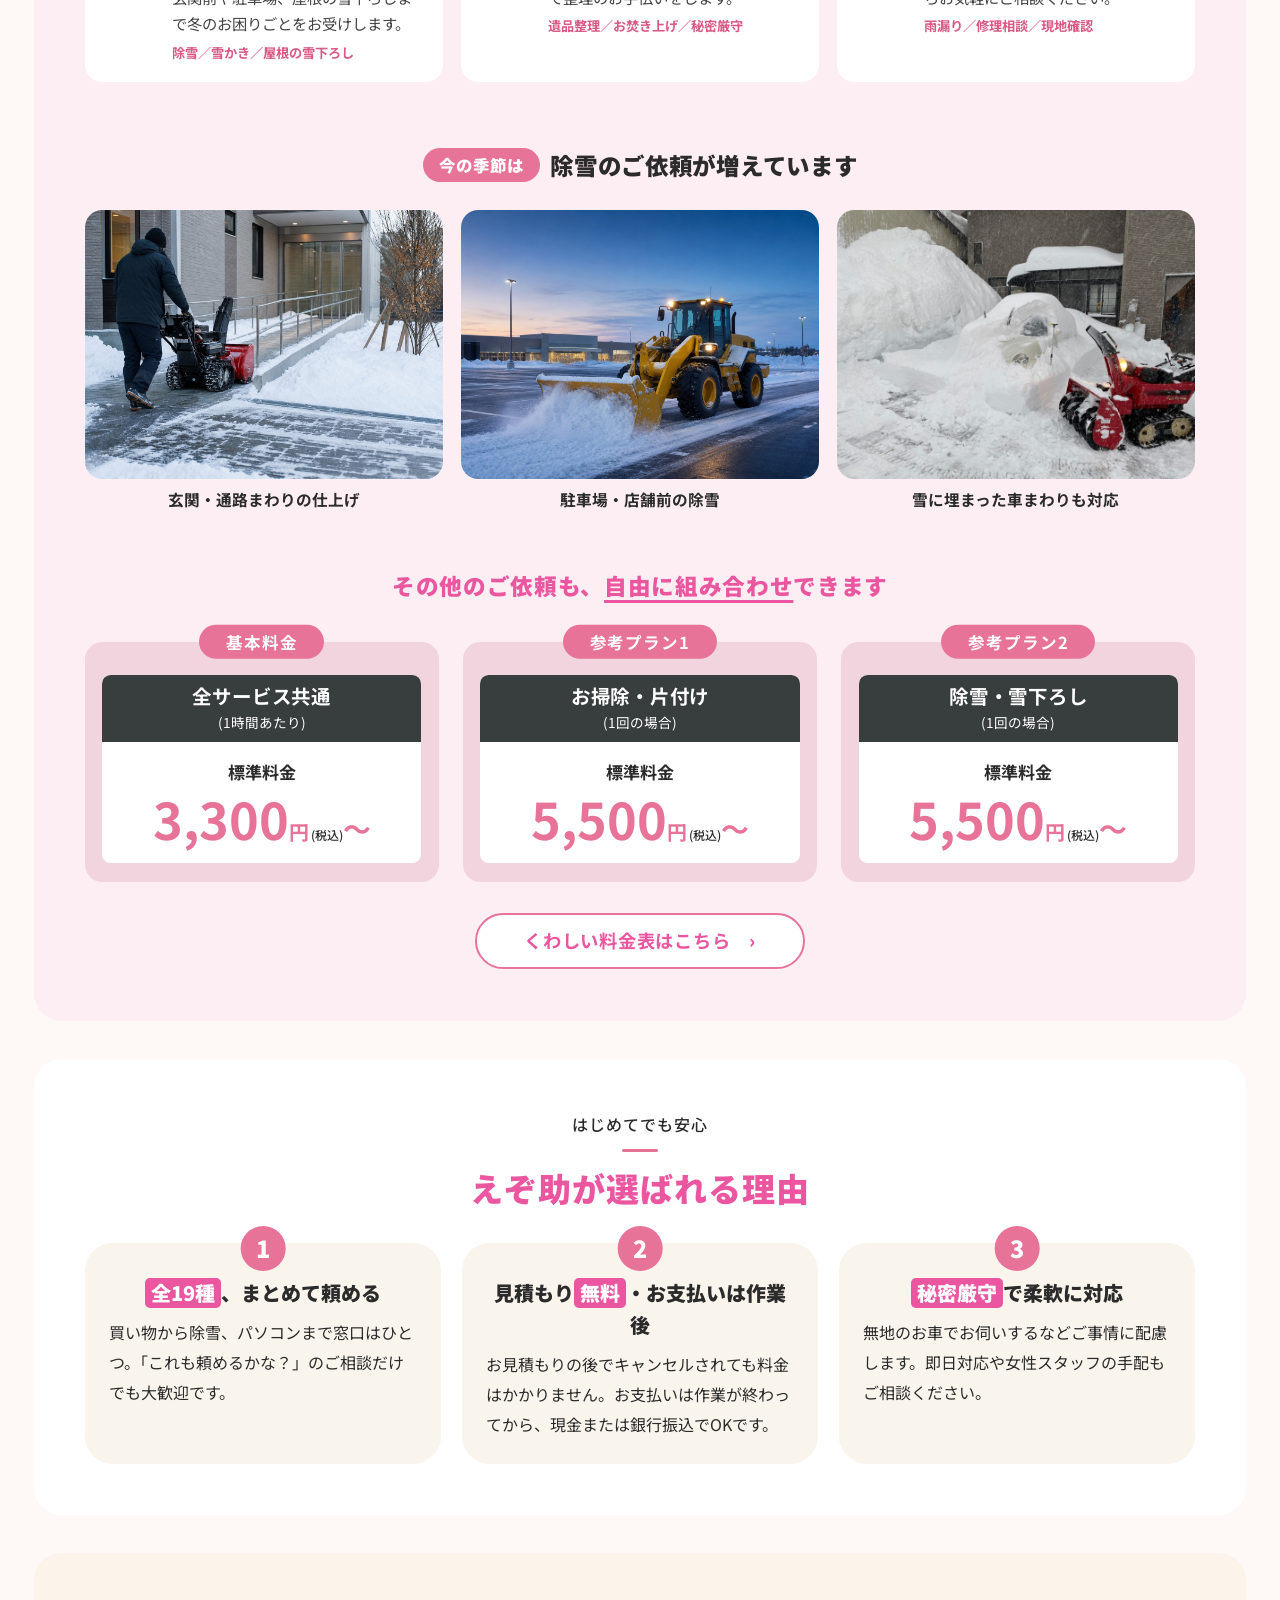
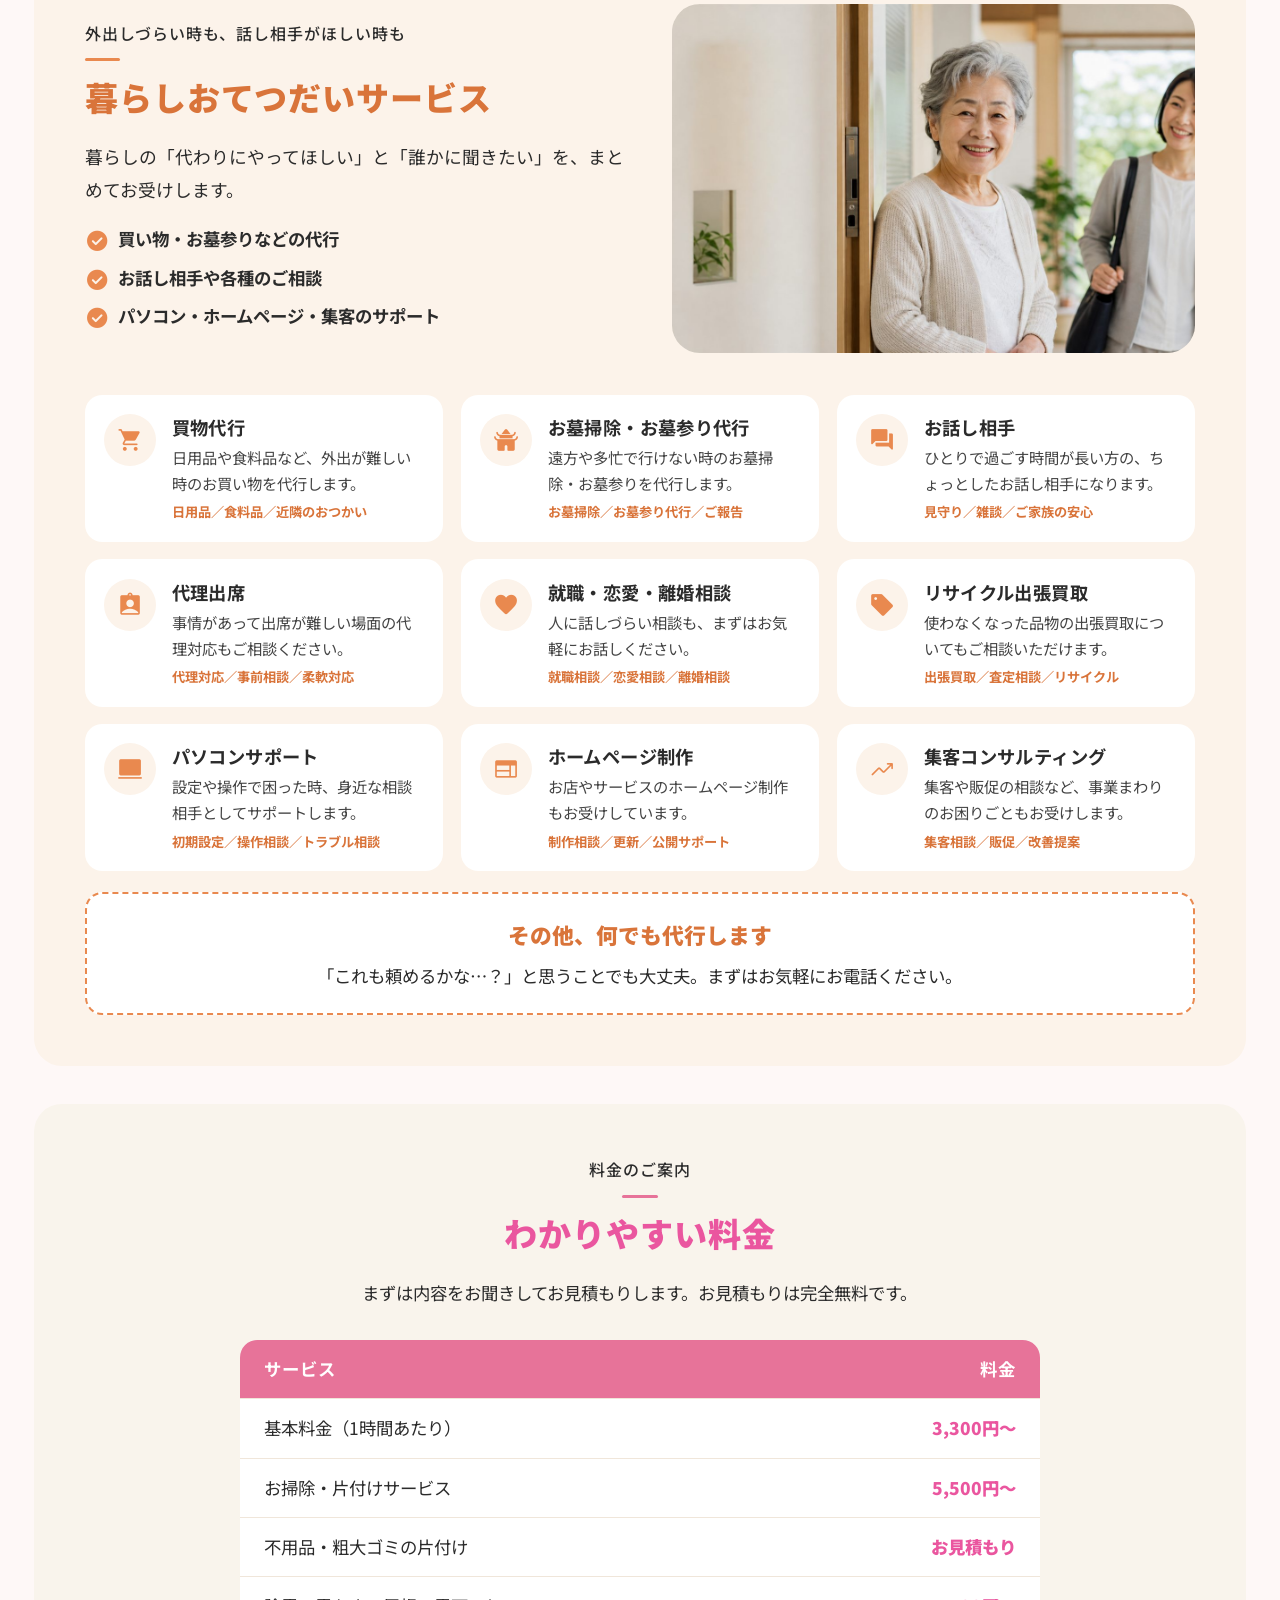
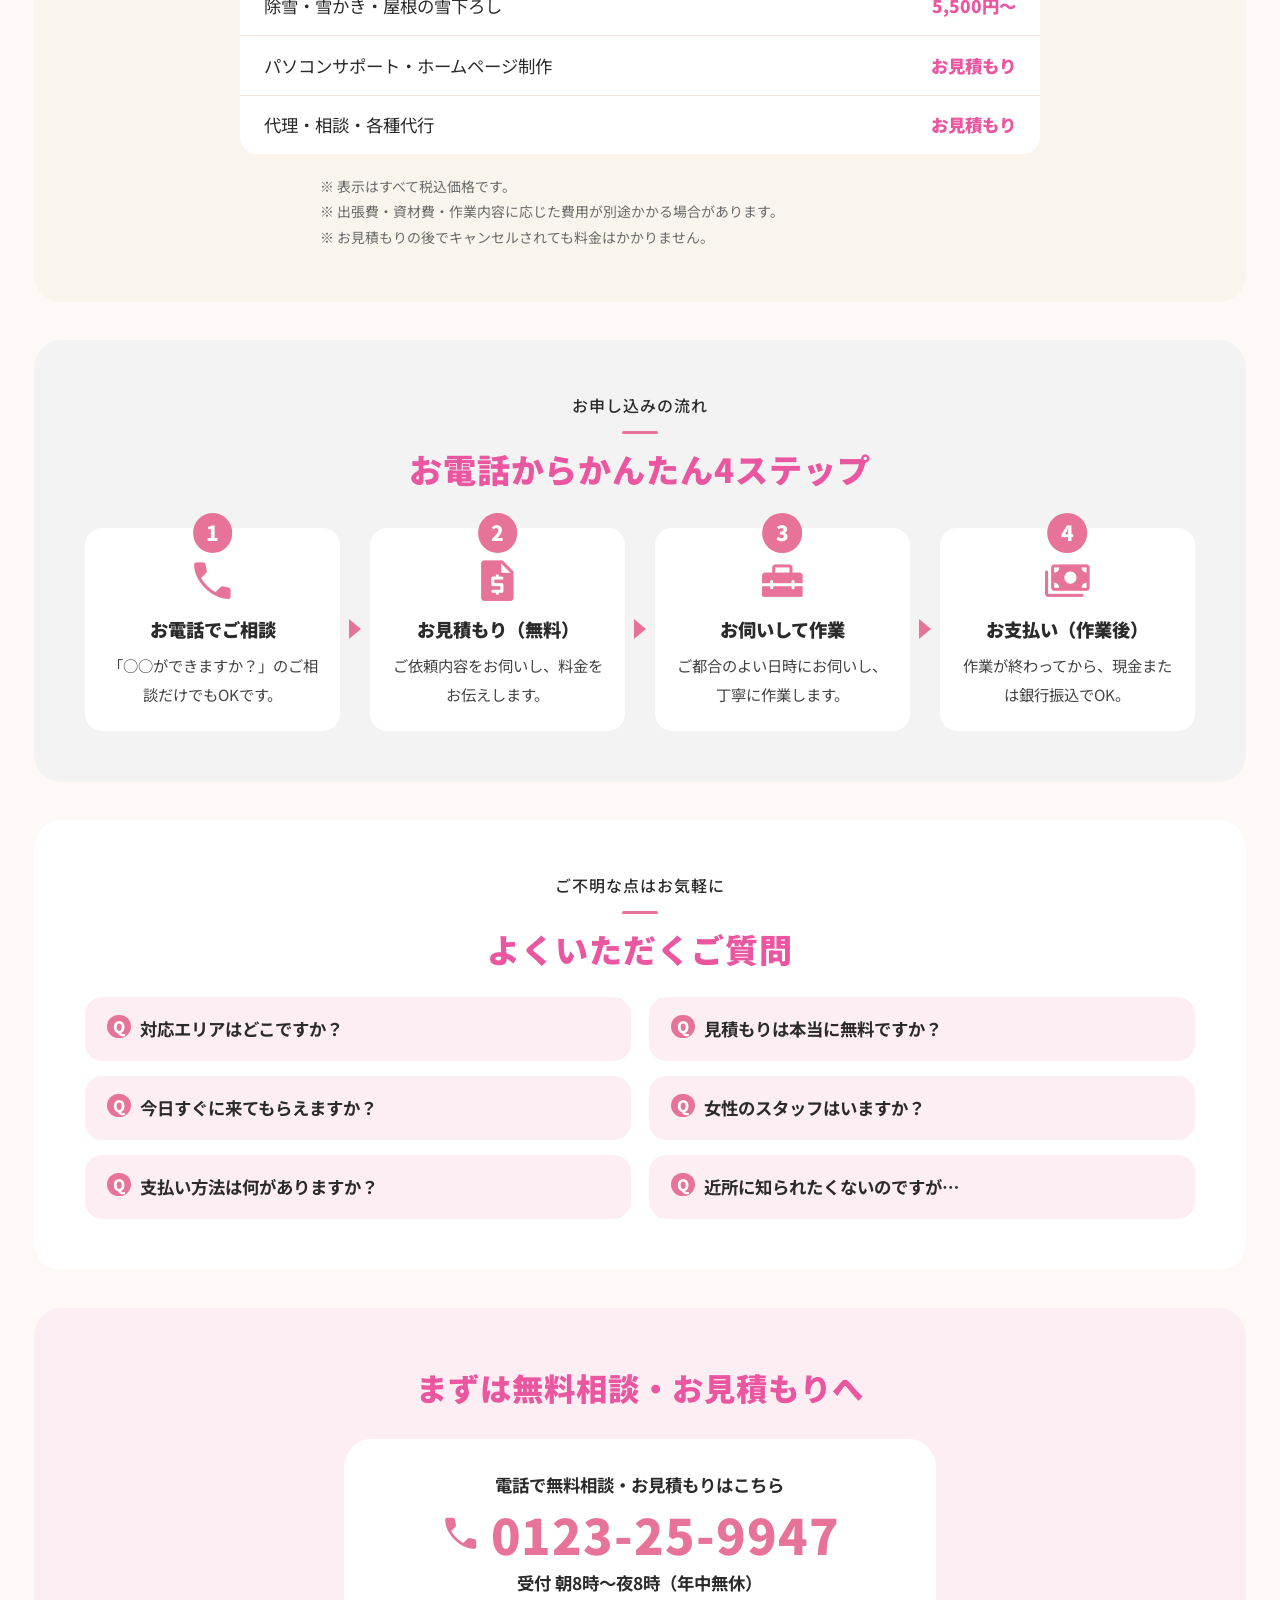
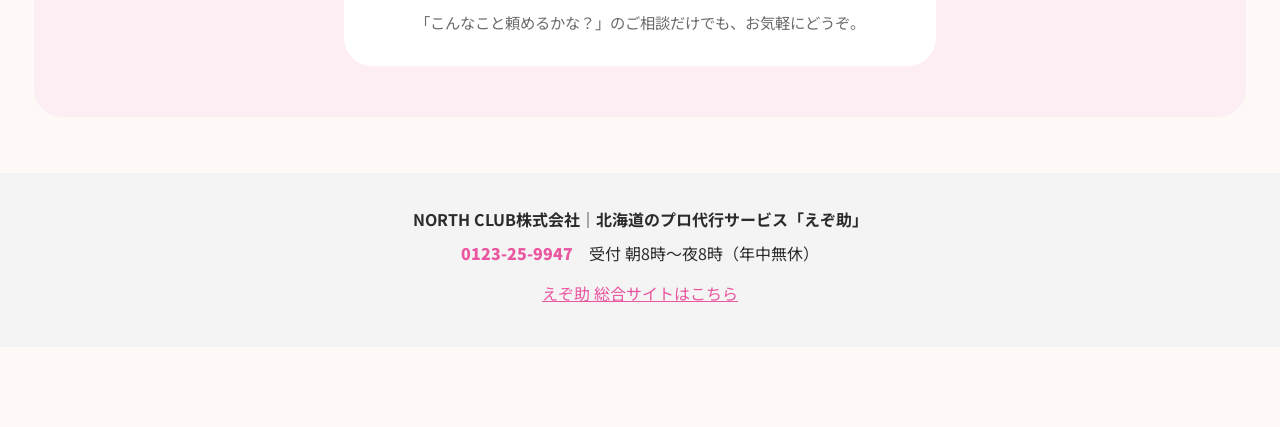
==== commit 97a43231: "代行LP: 写真主体の構成に刷新（実写真の分岐カード・2分割セクション・季節ギャラリー）、自作イラストを廃止しアイコンフォントに統一 Co-Authored-By: Claude Fable 5.2 " ====
--- a/daiko/index.html
+++ b/daiko/index.html
@@ -8,7 +8,8 @@
 <link rel="preconnect" href="https://fonts.googleapis.com" />
 <link rel="preconnect" href="https://fonts.gstatic.com" crossorigin />
 <link href="https://fonts.googleapis.com/css2?family=Noto+Sans+JP:wght@400;500;600;700;900&display=swap" rel="stylesheet" />
-<link rel="stylesheet" href="lp.css?v=5" />
+<link href="https://fonts.googleapis.com/css2?family=Material+Symbols+Rounded:opsz,wght,FILL,GRAD@48,400,1,0" rel="stylesheet" />
+<link rel="stylesheet" href="lp.css?v=6" />
 </head>
 <body>
 
@@ -25,13 +26,13 @@
 <main class="col">
 
   <!-- ヒーロー -->
-  <section class="sec sec--plain">
+  <section class="sec sec--plain sec--hero">
     <figure class="hero__photo" id="heroSlides">
       <img src="../assets/slides/josetsu-1.jpg" alt="えぞ助の店舗前で除雪作業をするホイールローダー" class="is-active" />
-      <img src="../assets/slides/josetsu-2.jpg" alt="駐車場の除雪作業の様子" loading="lazy" />
+      <img src="../assets/photos/snow-compact.jpg" alt="住宅街で除雪する小型ホイールローダー" loading="lazy" />
+      <img src="../assets/photos/snow-finish.jpg" alt="建物入口まわりを除雪機で仕上げるスタッフ" loading="lazy" />
+      <img src="../assets/photos/snow-commercial.jpg" alt="夕暮れの駐車場を除雪するホイールローダー" loading="lazy" />
       <img src="../assets/slides/josetsu-3.jpg" alt="除雪機での雪かき作業" loading="lazy" />
-      <img src="../assets/slides/josetsu-4.jpg" alt="大型除雪受付中のホイールローダー" loading="lazy" />
-      <img src="../assets/slides/josetsu-5.jpg" alt="小型ローダーによる住宅前の除雪" loading="lazy" />
     </figure>
     <div class="hero__lead">
       <p class="pill-label">暮らしの代行なら</p>
@@ -46,7 +47,7 @@
 
   <!-- お困りごと -->
   <section class="sec sec--cream">
-    <h2 class="band__title">こんなお困りごと、<span class="nw">ありませんか？</span></h2>
+    <h2 class="sec-title">こんなお困りごと、<span class="nw">ありませんか？</span></h2>
     <div class="bubble-grid">
       <div class="bubble">電球が切れたけど、高くて届かない…</div>
       <div class="bubble">草刈や外まわりをまとめて相談したい…</div>
@@ -64,122 +65,134 @@
     <div class="branch">
       <div class="branch__col">
         <a class="branch__card" href="#sagyou">
-          <svg class="branch__icon" aria-hidden="true"><use href="icons.svg#i-sagyou"></use></svg>
-          <span class="branch__name">作業はプロに<br />まかせたい</span>
+          <img class="branch__photo" src="../assets/photos/snow-finish.jpg" alt="除雪機で作業するスタッフ" loading="lazy" />
+          <span class="branch__name">作業はプロにまかせたい</span>
           <span class="branch__desc">片付け・除雪・草刈・修理など</span>
         </a>
         <span class="branch__arrow" aria-hidden="true"></span>
-        <span class="branch__pill branch__pill--rose">作業おまかせ</span>
+        <a class="branch__pill branch__pill--rose" href="#sagyou">作業おまかせ</a>
       </div>
       <div class="branch__col">
         <a class="branch__card" href="#kurashi">
-          <svg class="branch__icon" aria-hidden="true"><use href="icons.svg#i-kurashi"></use></svg>
-          <span class="branch__name">暮らしの用事を<br />手伝ってほしい</span>
+          <img class="branch__photo" src="../assets/photos/senior-support.jpg" alt="笑顔のシニアの方と訪問スタッフ" loading="lazy" />
+          <span class="branch__name">暮らしの用事を手伝ってほしい</span>
           <span class="branch__desc">買い物・お話し相手・パソコンなど</span>
         </a>
         <span class="branch__arrow branch__arrow--orange" aria-hidden="true"></span>
-        <span class="branch__pill branch__pill--orange">暮らしおてつだい</span>
+        <a class="branch__pill branch__pill--orange" href="#kurashi">暮らしおてつだい</a>
       </div>
     </div>
     <div class="maigo">
       <p class="maigo__q">どっちか迷ったら…</p>
       <span class="branch__arrow" aria-hidden="true"></span>
-      <a class="maigo__tel" href="tel:0123259947">まずはお電話でご相談　0123-25-9947</a>
+      <a class="maigo__tel" href="tel:0123259947"><span class="ms" aria-hidden="true">call</span>まずはお電話でご相談　0123-25-9947</a>
     </div>
   </section>
 
   <!-- 作業おまかせ -->
   <section class="sec sec--pink" id="sagyou">
-    <p class="sec-eyebrow">プロの作業でこだわりの仕上がり</p>
-    <h2 class="sec-title">作業おまかせ<span class="nw">サービス</span></h2>
-    <p class="band__lead">重たい・高い・大変な作業は、プロが代わりに行います。まずは状況をお聞かせください。</p>
-    <div class="photo-row">
-      <figure class="photo">
-        <img src="../assets/slides/josetsu-4.jpg" alt="大型除雪受付中のホイールローダー" loading="lazy" />
-        <figcaption>大型除雪も受付中</figcaption>
+    <div class="split">
+      <figure class="split__photo">
+        <img src="../assets/photos/snow-compact.jpg" alt="住宅街で除雪する小型ホイールローダー" loading="lazy" />
       </figure>
-      <figure class="photo">
-        <img src="../assets/slides/josetsu-2.jpg" alt="駐車場の除雪作業" loading="lazy" />
-        <figcaption>駐車場・店舗前もおまかせ</figcaption>
-      </figure>
-    </div>
-    <div class="svc-grid">
-      <article class="svc">
-        <h3>お掃除・片付けサービス</h3>
-        <div class="svc__body">
-          <svg class="svc__icon" aria-hidden="true"><use href="icons.svg#i-souji"></use></svg>
+      <div class="split__text">
+        <p class="sec-eyebrow">プロの作業でこだわりの仕上がり</p>
+        <h2 class="sec-title">作業おまかせ<span class="nw">サービス</span></h2>
+        <p class="split__lead">重たい・高い・大変な作業は、プロが代わりに行います。まずは状況をお聞かせください。</p>
+        <ul class="check">
+          <li>片付け・不用品・引越しのお手伝い</li>
+          <li>除雪・草刈・雨漏りなど外まわり</li>
+          <li>家電の設置や電球交換などの小さな作業</li>
+        </ul>
+      </div>
+    </div>
+
+    <div class="menu">
+      <article class="item">
+        <span class="ms item__icon" aria-hidden="true">cleaning_services</span>
+        <div class="item__text">
+          <h3>お掃除・片付けサービス</h3>
           <p>お部屋・キッチン・水まわりなど、暮らしの中の片付けをお手伝いします。</p>
           <p class="tags">日常のお掃除／片付け／水まわり</p>
         </div>
       </article>
-      <article class="svc">
-        <h3>不用品・粗大ゴミの片付け</h3>
-        <div class="svc__body">
-          <svg class="svc__icon" aria-hidden="true"><use href="icons.svg#i-fuyouhin"></use></svg>
+      <article class="item">
+        <span class="ms item__icon" aria-hidden="true">chair</span>
+        <div class="item__text">
+          <h3>不用品・粗大ゴミの片付け</h3>
           <p>大きな家具や粗大ゴミなど、自分では動かしにくい物の片付けをお手伝いします。</p>
           <p class="tags">粗大ゴミ／不用品／搬出補助</p>
         </div>
       </article>
-      <article class="svc">
-        <h3>ゴミ屋敷の片付け</h3>
-        <div class="svc__body">
-          <svg class="svc__icon" aria-hidden="true"><use href="icons.svg#i-gomi"></use></svg>
+      <article class="item">
+        <span class="ms item__icon" aria-hidden="true">inventory_2</span>
+        <div class="item__text">
+          <h3>ゴミ屋敷の片付け</h3>
           <p>大量の荷物や生活ゴミで手をつけにくいお部屋も、まずはご相談ください。</p>
           <p class="tags">室内片付け／仕分け／秘密厳守</p>
         </div>
       </article>
-      <article class="svc">
-        <h3>格安引越しのお手伝い</h3>
-        <div class="svc__body">
-          <svg class="svc__icon" aria-hidden="true"><use href="icons.svg#i-hikkoshi"></use></svg>
+      <article class="item">
+        <span class="ms item__icon" aria-hidden="true">local_shipping</span>
+        <div class="item__text">
+          <h3>格安引越しのお手伝い</h3>
           <p>荷物運びやちょっとした引越し作業を、必要な分だけお手伝いします。</p>
           <p class="tags">荷物運び／搬入搬出／小規模引越し</p>
         </div>
       </article>
-      <article class="svc">
-        <h3>家電の設置・取り付け</h3>
-        <div class="svc__body">
-          <svg class="svc__icon" aria-hidden="true"><use href="icons.svg#i-kaden"></use></svg>
+      <article class="item">
+        <span class="ms item__icon" aria-hidden="true">electrical_services</span>
+        <div class="item__text">
+          <h3>家電の設置・取り付け</h3>
           <p>家電の設置や取り付けなど、少し人手がほしい作業をご相談ください。</p>
           <p class="tags">設置補助／取り付け／電球交換</p>
         </div>
       </article>
-      <article class="svc">
-        <h3>草刈</h3>
-        <div class="svc__body">
-          <svg class="svc__icon" aria-hidden="true"><use href="icons.svg#i-kusakari"></use></svg>
+      <article class="item">
+        <span class="ms item__icon" aria-hidden="true">grass</span>
+        <div class="item__text">
+          <h3>草刈</h3>
           <p>伸びた草や外まわりのお困りごとも、状況をお聞きして対応します。</p>
           <p class="tags">草刈／現地確認／ご相談</p>
         </div>
       </article>
-      <article class="svc">
-        <h3>除雪・雪かき・屋根の雪下ろし</h3>
-        <div class="svc__body">
-          <svg class="svc__icon" aria-hidden="true"><use href="icons.svg#i-josetsu"></use></svg>
+      <article class="item">
+        <span class="ms item__icon" aria-hidden="true">ac_unit</span>
+        <div class="item__text">
+          <h3>除雪・雪かき・屋根の雪下ろし</h3>
           <p>玄関前や駐車場、屋根の雪下ろしまで冬のお困りごとをお受けします。</p>
           <p class="tags">除雪／雪かき／屋根の雪下ろし</p>
         </div>
       </article>
-      <article class="svc">
-        <h3>遺品整理・お焚き上げ</h3>
-        <div class="svc__body">
-          <svg class="svc__icon" aria-hidden="true"><use href="icons.svg#i-ihin"></use></svg>
+      <article class="item">
+        <span class="ms item__icon" aria-hidden="true">local_florist</span>
+        <div class="item__text">
+          <h3>遺品整理・お焚き上げ</h3>
           <p>大切なお品を丁寧に扱い、心を込めて整理のお手伝いをします。</p>
           <p class="tags">遺品整理／お焚き上げ／秘密厳守</p>
         </div>
       </article>
-      <article class="svc">
-        <h3>雨漏り修理</h3>
-        <div class="svc__body">
-          <svg class="svc__icon" aria-hidden="true"><use href="icons.svg#i-amamori"></use></svg>
+      <article class="item">
+        <span class="ms item__icon" aria-hidden="true">roofing</span>
+        <div class="item__text">
+          <h3>雨漏り修理</h3>
           <p>雨漏りが気になる時は、状況確認からお気軽にご相談ください。</p>
           <p class="tags">雨漏り／修理相談／現地確認</p>
         </div>
       </article>
     </div>
+
+    <!-- 季節の写真 -->
+    <h3 class="season-title"><span>今の季節は</span>除雪のご依頼が増えています</h3>
+    <div class="gallery">
+      <figure><img src="../assets/photos/snow-finish.jpg" alt="建物入口まわりの除雪" loading="lazy" /><figcaption>玄関・通路まわりの仕上げ</figcaption></figure>
+      <figure><img src="../assets/photos/snow-commercial.jpg" alt="駐車場の除雪" loading="lazy" /><figcaption>駐車場・店舗前の除雪</figcaption></figure>
+      <figure><img src="../assets/slides/josetsu-3.jpg" alt="除雪機での雪かき" loading="lazy" /><figcaption>雪に埋まった車まわりも対応</figcaption></figure>
+    </div>
+
     <p class="free-combo">その他のご依頼も、<u>自由に組み合わせ</u>できます</p>
 
-    <!-- 料金プラン（本家型） -->
+    <!-- 料金プラン -->
     <div class="plan-area">
       <div class="plan">
         <p class="plan__label">基本料金</p>
@@ -240,84 +253,91 @@
 
   <!-- 暮らしおてつだい -->
   <section class="sec sec--orange" id="kurashi">
-    <p class="sec-eyebrow">外出しづらい時も、話し相手がほしい時も</p>
-    <h2 class="sec-title sec-title--orange">暮らしおてつだい<span class="nw">サービス</span></h2>
-    <p class="band__lead">暮らしの「代わりにやってほしい」と「誰かに聞きたい」を、まとめてお受けします。</p>
-    <div class="photo-row">
-      <figure class="photo photo--wide">
-        <img src="../assets/senior-phone.jpg" alt="電話で相談するシニアの方" loading="lazy" />
-        <figcaption>お電話一本でかけつけます</figcaption>
+    <div class="split split--rev">
+      <figure class="split__photo">
+        <img src="../assets/photos/senior-support.jpg" alt="笑顔のシニアの方と訪問スタッフ" loading="lazy" />
       </figure>
-    </div>
-    <div class="svc-grid">
-      <article class="svc svc--orange">
-        <h3>買物代行</h3>
-        <div class="svc__body">
-          <svg class="svc__icon" aria-hidden="true"><use href="icons.svg#i-kaimono"></use></svg>
+      <div class="split__text">
+        <p class="sec-eyebrow sec-eyebrow--orange">外出しづらい時も、話し相手がほしい時も</p>
+        <h2 class="sec-title sec-title--orange">暮らしおてつだい<span class="nw">サービス</span></h2>
+        <p class="split__lead">暮らしの「代わりにやってほしい」と「誰かに聞きたい」を、まとめてお受けします。</p>
+        <ul class="check check--orange">
+          <li>買い物・お墓参りなどの代行</li>
+          <li>お話し相手や各種のご相談</li>
+          <li>パソコン・ホームページ・集客のサポート</li>
+        </ul>
+      </div>
+    </div>
+
+    <div class="menu menu--orange">
+      <article class="item">
+        <span class="ms item__icon" aria-hidden="true">shopping_cart</span>
+        <div class="item__text">
+          <h3>買物代行</h3>
           <p>日用品や食料品など、外出が難しい時のお買い物を代行します。</p>
           <p class="tags">日用品／食料品／近隣のおつかい</p>
         </div>
       </article>
-      <article class="svc svc--orange">
-        <h3>お墓掃除・お墓参り代行</h3>
-        <div class="svc__body">
-          <svg class="svc__icon" aria-hidden="true"><use href="icons.svg#i-ohaka"></use></svg>
+      <article class="item">
+        <span class="ms item__icon" aria-hidden="true">temple_buddhist</span>
+        <div class="item__text">
+          <h3>お墓掃除・お墓参り代行</h3>
           <p>遠方や多忙で行けない時のお墓掃除・お墓参りを代行します。</p>
           <p class="tags">お墓掃除／お墓参り代行／ご報告</p>
         </div>
       </article>
-      <article class="svc svc--orange">
-        <h3>お話し相手</h3>
-        <div class="svc__body">
-          <svg class="svc__icon" aria-hidden="true"><use href="icons.svg#i-hanashi"></use></svg>
+      <article class="item">
+        <span class="ms item__icon" aria-hidden="true">forum</span>
+        <div class="item__text">
+          <h3>お話し相手</h3>
           <p>ひとりで過ごす時間が長い方の、ちょっとしたお話し相手になります。</p>
           <p class="tags">見守り／雑談／ご家族の安心</p>
         </div>
       </article>
-      <article class="svc svc--orange">
-        <h3>代理出席</h3>
-        <div class="svc__body">
-          <svg class="svc__icon" aria-hidden="true"><use href="icons.svg#i-dairi"></use></svg>
+      <article class="item">
+        <span class="ms item__icon" aria-hidden="true">assignment_ind</span>
+        <div class="item__text">
+          <h3>代理出席</h3>
           <p>事情があって出席が難しい場面の代理対応もご相談ください。</p>
           <p class="tags">代理対応／事前相談／柔軟対応</p>
         </div>
       </article>
-      <article class="svc svc--orange">
-        <h3>就職・恋愛・離婚相談</h3>
-        <div class="svc__body">
-          <svg class="svc__icon" aria-hidden="true"><use href="icons.svg#i-soudan"></use></svg>
+      <article class="item">
+        <span class="ms item__icon" aria-hidden="true">favorite</span>
+        <div class="item__text">
+          <h3>就職・恋愛・離婚相談</h3>
           <p>人に話しづらい相談も、まずはお気軽にお話しください。</p>
           <p class="tags">就職相談／恋愛相談／離婚相談</p>
         </div>
       </article>
-      <article class="svc svc--orange">
-        <h3>リサイクル出張買取</h3>
-        <div class="svc__body">
-          <svg class="svc__icon" aria-hidden="true"><use href="icons.svg#i-kaitori"></use></svg>
+      <article class="item">
+        <span class="ms item__icon" aria-hidden="true">sell</span>
+        <div class="item__text">
+          <h3>リサイクル出張買取</h3>
           <p>使わなくなった品物の出張買取についてもご相談いただけます。</p>
           <p class="tags">出張買取／査定相談／リサイクル</p>
         </div>
       </article>
-      <article class="svc svc--orange">
-        <h3>パソコンサポート</h3>
-        <div class="svc__body">
-          <svg class="svc__icon" aria-hidden="true"><use href="icons.svg#i-pc"></use></svg>
+      <article class="item">
+        <span class="ms item__icon" aria-hidden="true">computer</span>
+        <div class="item__text">
+          <h3>パソコンサポート</h3>
           <p>設定や操作で困った時、身近な相談相手としてサポートします。</p>
           <p class="tags">初期設定／操作相談／トラブル相談</p>
         </div>
       </article>
-      <article class="svc svc--orange">
-        <h3>ホームページ制作</h3>
-        <div class="svc__body">
-          <svg class="svc__icon" aria-hidden="true"><use href="icons.svg#i-hp"></use></svg>
+      <article class="item">
+        <span class="ms item__icon" aria-hidden="true">web</span>
+        <div class="item__text">
+          <h3>ホームページ制作</h3>
           <p>お店やサービスのホームページ制作もお受けしています。</p>
           <p class="tags">制作相談／更新／公開サポート</p>
         </div>
       </article>
-      <article class="svc svc--orange">
-        <h3>集客コンサルティング</h3>
-        <div class="svc__body">
-          <svg class="svc__icon" aria-hidden="true"><use href="icons.svg#i-shukyaku"></use></svg>
+      <article class="item">
+        <span class="ms item__icon" aria-hidden="true">trending_up</span>
+        <div class="item__text">
+          <h3>集客コンサルティング</h3>
           <p>集客や販促の相談など、事業まわりのお困りごともお受けします。</p>
           <p class="tags">集客相談／販促／改善提案</p>
         </div>
@@ -359,28 +379,28 @@
     <div class="flow">
       <div class="fstep">
         <span class="fstep__num">1</span>
-        <svg class="fstep__icon" aria-hidden="true"><use href="icons.svg#i-tel"></use></svg>
+        <span class="ms fstep__icon" aria-hidden="true">call</span>
         <h3>お電話でご相談</h3>
         <p>「○○ができますか？」のご相談だけでもOKです。</p>
       </div>
       <span class="farrow" aria-hidden="true"></span>
       <div class="fstep">
         <span class="fstep__num">2</span>
-        <svg class="fstep__icon" aria-hidden="true"><use href="icons.svg#i-mitsumori"></use></svg>
+        <span class="ms fstep__icon" aria-hidden="true">request_quote</span>
         <h3>お見積もり（無料）</h3>
         <p>ご依頼内容をお伺いし、料金をお伝えします。</p>
       </div>
       <span class="farrow" aria-hidden="true"></span>
       <div class="fstep">
         <span class="fstep__num">3</span>
-        <svg class="fstep__icon" aria-hidden="true"><use href="icons.svg#i-work"></use></svg>
+        <span class="ms fstep__icon" aria-hidden="true">home_repair_service</span>
         <h3>お伺いして作業</h3>
         <p>ご都合のよい日時にお伺いし、丁寧に作業します。</p>
       </div>
       <span class="farrow" aria-hidden="true"></span>
       <div class="fstep">
         <span class="fstep__num">4</span>
-        <svg class="fstep__icon" aria-hidden="true"><use href="icons.svg#i-pay"></use></svg>
+        <span class="ms fstep__icon" aria-hidden="true">payments</span>
         <h3>お支払い（作業後）</h3>
         <p>作業が終わってから、現金または銀行振込でOK。</p>
       </div>
@@ -424,7 +444,7 @@
     <h2 class="cta__title">まずは無料相談・<span class="nw">お見積もりへ</span></h2>
     <div class="cta__card">
       <p class="cta__lead">電話で無料相談・お見積もりはこちら</p>
-      <a class="cta__tel" href="tel:0123259947"><svg class="cta__telicon" aria-hidden="true"><use href="icons.svg#i-tel"></use></svg>0123-25-9947</a>
+      <a class="cta__tel" href="tel:0123259947"><span class="ms cta__telicon" aria-hidden="true">call</span>0123-25-9947</a>
       <p class="cta__hours">受付 朝8時〜夜8時（年中無休）</p>
       <p class="cta__note">「こんなこと頼めるかな？」のご相談だけでも、お気軽にどうぞ。</p>
     </div>
--- a/daiko/lp.css
+++ b/daiko/lp.css
@@ -1,27 +1,28 @@
 /* =====================================================
    えぞ助 代行サービスLP（1カラム・ピンク系）
-   配色・部品比率は参照サイトの実測値に基づく
-   :root のトークンだけで差し替え可能
+   :root のトークンだけで配色を差し替え可能
    ===================================================== */
 :root {
-  --pink: #E77399;          /* ボタン・帯・価格 */
-  --pink-deep: #E36991;
-  --magenta: #EA569F;       /* 見出しピンク文字 */
+  --pink: #E77399;
+  --pink-deep: #D95A85;
+  --magenta: #EA569F;
   --orange: #E9894F;
-  --orange-light: #F2A06F;
-  --dark: #383E3E;          /* 黒帯 */
-  --ink: #242424;
-  --gray: #676767;
+  --orange-deep: #D9743A;
+  --dark: #383E3E;
+  --ink: #2B2B2B;
+  --gray: #6B6B6B;
   --body-bg: #FEF8F7;
-  --pale: #F1D4DD;          /* プラン枠の薄ピンク */
-  --cream: #F9F4EC;         /* クリーム面 */
-  --lgray: #F1F1F1;         /* 流れのグレー面 */
+  --pale: #F1D4DD;
+  --cream: #F9F4EC;
+  --lgray: #F3F3F3;
   --white: #FFFFFF;
   --grad-docchi: linear-gradient(90deg, #E77399 0%, #EB8080 50%, #E9894F 100%);
   --tint-pink: #FDEEF3;
-  --tint-orange: #FBF2EA;
-  --r-lg: 1.7em;
-  --r-md: 1.1em;
+  --tint-orange: #FCF3EA;
+  --line-pink: #F6D5E0;
+  --line-orange: #F5DCC8;
+  --r-lg: 1.6em;
+  --r-md: 1em;
   --r-pill: 999px;
 }
 
@@ -30,30 +31,30 @@
 html {
   font-size: clamp(16px, 11px + 0.5vw, 24px);
   scroll-behavior: smooth;
-  scroll-padding-top: 4em;
+  scroll-padding-top: 2em;
 }
 
 body {
   font-family: "Noto Sans JP", "Hiragino Kaku Gothic ProN", "Yu Gothic", sans-serif;
   color: var(--ink);
   background-color: var(--body-bg);
-  line-height: 1.9;
+  line-height: 1.85;
   padding-bottom: 4.6em;
-}
-
-/* 本家風のやわらかい泡・円の背景（左右余白エリアの装飾） */
+  -webkit-font-smoothing: antialiased;
+}
+
 body::before {
   content: "";
   position: fixed;
   inset: 0;
   z-index: -1;
   background:
-    radial-gradient(circle 9em at 6% 18%, rgba(231, 115, 153, 0.10), transparent 70%),
-    radial-gradient(circle 5em at 12% 55%, rgba(233, 137, 79, 0.10), transparent 70%),
-    radial-gradient(circle 11em at 4% 88%, rgba(231, 115, 153, 0.08), transparent 70%),
-    radial-gradient(circle 8em at 95% 25%, rgba(233, 137, 79, 0.10), transparent 70%),
-    radial-gradient(circle 5em at 90% 60%, rgba(231, 115, 153, 0.12), transparent 70%),
-    radial-gradient(circle 12em at 97% 92%, rgba(231, 115, 153, 0.08), transparent 70%),
+    radial-gradient(circle 9em at 4% 18%, rgba(231, 115, 153, 0.10), transparent 70%),
+    radial-gradient(circle 5em at 7% 55%, rgba(233, 137, 79, 0.10), transparent 70%),
+    radial-gradient(circle 11em at 3% 90%, rgba(231, 115, 153, 0.08), transparent 70%),
+    radial-gradient(circle 8em at 96% 25%, rgba(233, 137, 79, 0.10), transparent 70%),
+    radial-gradient(circle 5em at 93% 62%, rgba(231, 115, 153, 0.12), transparent 70%),
+    radial-gradient(circle 12em at 98% 92%, rgba(231, 115, 153, 0.08), transparent 70%),
     linear-gradient(180deg, #FEF8F7 0%, #FDEFF2 100%);
 }
 
@@ -61,6 +62,22 @@
 a { color: var(--magenta); }
 .nw { display: inline-block; }
 
+/* アイコンフォント（Material Symbols Rounded） */
+.ms {
+  font-family: "Material Symbols Rounded";
+  font-weight: normal;
+  font-style: normal;
+  line-height: 1;
+  letter-spacing: normal;
+  text-transform: none;
+  display: inline-block;
+  white-space: nowrap;
+  word-wrap: normal;
+  direction: ltr;
+  font-variation-settings: "FILL" 1, "wght" 400, "GRAD" 0, "opsz" 48;
+  -webkit-font-smoothing: antialiased;
+}
+
 /* ---------- ヘッダー ---------- */
 .top {
   display: flex;
@@ -74,16 +91,11 @@
   z-index: 5;
 }
 .top__logo img { width: auto; height: 3.1em; }
-.top__right {
-  display: flex;
-  flex-direction: column;
-  align-items: flex-end;
-  line-height: 1.4;
-}
+.top__right { display: flex; flex-direction: column; align-items: flex-end; line-height: 1.4; }
 .top__cat { font-size: 0.78em; font-weight: 500; }
 .top__brand { font-weight: 900; color: var(--magenta); font-size: 1.1em; letter-spacing: 0.02em; }
 
-/* ---------- 中央カラム（適切な余白を確保） ---------- */
+/* ---------- 中央カラム ---------- */
 .col {
   max-width: min(1560px, calc(100% - 2 * clamp(16px, 12vw - 120px, 180px)));
   margin: 0 auto;
@@ -93,7 +105,7 @@
 /* ---------- セクション面 ---------- */
 .sec {
   border-radius: var(--r-lg);
-  padding: clamp(2em, 4vw, 3.2em) clamp(1.2em, 3.5vw, 3em);
+  padding: clamp(2.2em, 4vw, 3.6em) clamp(1.2em, 4vw, 3.6em);
   text-align: center;
   margin-bottom: 2.2em;
 }
@@ -103,21 +115,9 @@
 .sec--pink { background: var(--tint-pink); }
 .sec--orange { background: var(--tint-orange); }
 
-.band__title {
-  font-size: 1.75em;
-  font-weight: 900;
-  color: var(--magenta);
-  line-height: 1.45;
-  margin-bottom: 0.6em;
-}
-.band__lead {
-  font-size: 1em;
-  max-width: 40em;
-  margin: 0 auto 1.8em;
-}
-
-/* 本家式見出し: 小さめ文＋ピンク線＋大見出し */
-.sec-eyebrow { font-size: 0.95em; font-weight: 500; }
+.band__lead { font-size: 1em; max-width: 40em; margin: 0 auto 1.8em; }
+
+.sec-eyebrow { font-size: 0.92em; font-weight: 500; letter-spacing: 0.06em; }
 .sec-eyebrow::after {
   content: "";
   display: block;
@@ -125,22 +125,25 @@
   height: 3px;
   background: var(--pink);
   border-radius: 2px;
-  margin: 0.55em auto 0.75em;
-}
+  margin: 0.6em auto 0.8em;
+}
+.sec-eyebrow--orange::after { background: var(--orange); }
 .sec-title {
   font-size: 1.9em;
   font-weight: 900;
   color: var(--magenta);
   line-height: 1.4;
-  margin-bottom: 0.5em;
-}
-.sec-title--orange { color: var(--orange); }
+  letter-spacing: 0.03em;
+  margin-bottom: 0.6em;
+}
+.sec-title--orange { color: var(--orange-deep); }
 
 /* ---------- ヒーロー ---------- */
+.sec--hero { padding-top: clamp(1.2em, 2.4vw, 2em); }
 .hero__photo {
   position: relative;
   margin: 0 auto 1.8em;
-  height: clamp(13em, 42vh, 24em);
+  height: clamp(14em, 52vh, 28em);
   border-radius: var(--r-lg);
   overflow: hidden;
 }
@@ -151,27 +154,9 @@
   height: 100%;
   object-fit: cover;
   opacity: 0;
-  transition: opacity 0.8s ease;
+  transition: opacity 0.9s ease;
 }
 .hero__photo img.is-active { opacity: 1; }
-.hero__caption {
-  position: absolute;
-  right: 1.2em;
-  bottom: 1.2em;
-  display: flex;
-  flex-direction: column;
-  align-items: flex-end;
-  gap: 0.35em;
-  z-index: 2;
-}
-.hero__strip {
-  background: var(--white);
-  color: var(--ink);
-  font-weight: 500;
-  padding: 0.22em 0.9em;
-  font-size: 1em;
-  letter-spacing: 0.04em;
-}
 
 .pill-label {
   display: inline-block;
@@ -180,123 +165,42 @@
   border: 2px solid var(--magenta);
   border-radius: var(--r-pill);
   font-weight: 600;
-  padding: 0.1em 1.4em;
+  padding: 0.1em 1.5em;
   margin-bottom: 0.6em;
-  font-size: 1.1em;
+  font-size: 1.05em;
+  letter-spacing: 0.06em;
 }
 .hero__title {
-  font-size: 2.1em;
+  font-size: 2.2em;
   font-weight: 900;
   color: var(--ink);
   line-height: 1.45;
-  margin-bottom: 0.45em;
-}
-.hero__title strong {
-  color: var(--magenta);
-  font-size: 1.2em;
-  padding: 0 0.06em;
-}
-.promise-row {
-  display: flex;
-  justify-content: center;
-  gap: 0.7em;
-  flex-wrap: wrap;
-}
+  letter-spacing: 0.03em;
+  margin-bottom: 0.5em;
+}
+.hero__title strong { color: var(--magenta); font-size: 1.22em; padding: 0 0.06em; }
+.promise-row { display: flex; justify-content: center; gap: 0.7em; flex-wrap: wrap; }
 .promise {
   background: var(--pink);
   color: var(--white);
   border-radius: var(--r-pill);
-  padding: 0.18em 1.3em;
+  padding: 0.2em 1.4em;
   font-weight: 700;
   font-size: 0.95em;
-}
-
-/* ---------- あなたはどっち？分岐フロー ---------- */
-.docchi {
-  display: block;
-  background: var(--grad-docchi);
-  color: var(--white);
-  font-weight: 700;
-  font-size: 1.65em;
-  padding: 0.4em 1em;
-  border-radius: 0 1.2em;
-  max-width: 18em;
-  margin: 0 auto 1.4em;
-}
-.branch {
-  display: grid;
-  grid-template-columns: repeat(auto-fit, minmax(15em, 22em));
-  justify-content: center;
-  gap: 1.8em;
-}
-.branch__col { display: flex; flex-direction: column; align-items: center; }
-.branch__card {
-  width: 100%;
-  display: flex;
-  flex-direction: column;
-  align-items: center;
-  gap: 0.25em;
-  background: var(--cream);
-  border-radius: var(--r-lg);
-  padding: 1.4em 1.2em 1.1em;
-  text-decoration: none;
-  transition: transform 0.15s;
-}
-.branch__card:hover { transform: translateY(-4px); }
-.branch__icon { width: 4.6em; height: 4.6em; }
-.branch__name { font-weight: 900; font-size: 1.25em; color: var(--ink); line-height: 1.45; }
-.branch__desc { font-size: 0.9em; color: var(--gray); }
-.branch__arrow {
-  width: 0; height: 0;
-  border-left: 0.75em solid transparent;
-  border-right: 0.75em solid transparent;
-  border-top: 0.75em solid var(--pink);
-  margin: 0.5em 0;
-}
-.branch__arrow--orange { border-top-color: var(--orange); }
-.branch__pill {
-  display: inline-block;
-  color: var(--white);
-  font-weight: 700;
-  font-size: 1.05em;
-  border-radius: var(--r-pill);
-  padding: 0.28em 2em;
-}
-.branch__pill--rose { background: var(--pink); }
-.branch__pill--orange { background: var(--orange); }
-
-/* 迷ったら → 電話（ミニフロー） */
-.maigo {
-  margin-top: 2em;
-  display: flex;
-  flex-direction: column;
-  align-items: center;
-}
-.maigo__q { font-weight: 700; font-size: 1.05em; color: var(--gray); }
-.maigo__tel {
-  display: inline-block;
-  background: var(--white);
-  color: var(--magenta);
-  border: 2px solid var(--pink);
-  border-radius: var(--r-pill);
-  font-weight: 900;
-  font-size: 1.1em;
-  padding: 0.45em 2em;
-  text-decoration: none;
-}
-.maigo__tel:hover { background: var(--tint-pink); }
+  letter-spacing: 0.05em;
+}
 
 /* ---------- 吹き出し ---------- */
 .bubble-grid {
   display: grid;
   grid-template-columns: repeat(3, 1fr);
-  gap: 1em;
-  margin-top: 1.4em;
+  gap: 1.1em 1em;
+  margin-top: 1.2em;
 }
 .bubble {
   background: var(--white);
   border-radius: var(--r-md);
-  padding: 0.9em 1.1em;
+  padding: 0.95em 1.2em;
   font-weight: 500;
   font-size: 0.95em;
   position: relative;
@@ -311,102 +215,242 @@
   border-top-color: var(--white);
 }
 .bubble-answer {
-  margin-top: 1.6em;
+  margin-top: 1.5em;
   font-size: 1.55em;
   font-weight: 900;
   color: var(--magenta);
-}
-
-/* ---------- 写真列 ---------- */
-.photo-row {
-  display: flex;
+  letter-spacing: 0.03em;
+}
+
+/* ---------- あなたはどっち？ ---------- */
+.docchi {
+  display: block;
+  background: var(--grad-docchi);
+  color: var(--white);
+  font-weight: 700;
+  font-size: 1.6em;
+  letter-spacing: 0.08em;
+  padding: 0.4em 1em;
+  border-radius: 0 1.2em;
+  max-width: 17em;
+  margin: 0 auto 1.6em;
+}
+.branch {
+  display: grid;
+  grid-template-columns: repeat(2, minmax(0, 28em));
   justify-content: center;
-  gap: 1.4em;
-  flex-wrap: wrap;
-  margin-bottom: 1.8em;
-}
-.photo {
-  flex: 1 1 16em;
-  max-width: 26em;
-}
-.photo--wide { max-width: 30em; }
-.photo img {
+  gap: 2em;
+}
+.branch__col { display: flex; flex-direction: column; align-items: center; }
+.branch__card {
+  width: 100%;
+  display: flex;
+  flex-direction: column;
+  align-items: center;
+  background: var(--white);
+  border: 2px solid var(--line-pink);
+  border-radius: var(--r-lg);
+  overflow: hidden;
+  text-decoration: none;
+  padding-bottom: 1.1em;
+  transition: transform 0.2s, border-color 0.2s;
+}
+.branch__col:nth-child(2) .branch__card { border-color: var(--line-orange); }
+.branch__card:hover { transform: translateY(-4px); border-color: var(--pink); }
+.branch__col:nth-child(2) .branch__card:hover { border-color: var(--orange); }
+.branch__photo {
   width: 100%;
   aspect-ratio: 16 / 9;
   object-fit: cover;
-  border-radius: var(--r-md);
-}
-.photo figcaption {
-  margin-top: 0.4em;
-  font-size: 0.9em;
-  font-weight: 700;
-  color: var(--gray);
-}
-
-/* ---------- サービスカード ---------- */
-.svc-grid {
+  margin-bottom: 0.9em;
+}
+.branch__name { font-weight: 900; font-size: 1.2em; color: var(--ink); line-height: 1.5; padding: 0 0.8em; }
+.branch__desc { font-size: 0.9em; color: var(--gray); padding: 0 0.8em; }
+.branch__arrow {
+  width: 0; height: 0;
+  border-left: 0.75em solid transparent;
+  border-right: 0.75em solid transparent;
+  border-top: 0.75em solid var(--pink);
+  margin: 0.6em 0;
+}
+.branch__arrow--orange { border-top-color: var(--orange); }
+.branch__pill {
+  display: inline-block;
+  color: var(--white);
+  font-weight: 700;
+  font-size: 1.05em;
+  letter-spacing: 0.06em;
+  border-radius: var(--r-pill);
+  padding: 0.35em 2.4em;
+  text-decoration: none;
+}
+.branch__pill--rose { background: var(--pink); }
+.branch__pill--rose:hover { background: var(--pink-deep); }
+.branch__pill--orange { background: var(--orange); }
+.branch__pill--orange:hover { background: var(--orange-deep); }
+
+.maigo { margin-top: 2.2em; display: flex; flex-direction: column; align-items: center; }
+.maigo__q { font-weight: 700; color: var(--gray); }
+.maigo__tel {
+  display: inline-flex;
+  align-items: center;
+  gap: 0.4em;
+  background: var(--white);
+  color: var(--magenta);
+  border: 2px solid var(--pink);
+  border-radius: var(--r-pill);
+  font-weight: 900;
+  font-size: 1.1em;
+  padding: 0.45em 2em;
+  text-decoration: none;
+}
+.maigo__tel .ms { font-size: 1.2em; }
+.maigo__tel:hover { background: var(--tint-pink); }
+
+/* ---------- 写真＋テキストの2分割 ---------- */
+.split {
+  display: grid;
+  grid-template-columns: minmax(0, 1.05fr) minmax(0, 1fr);
+  gap: clamp(1.4em, 3vw, 3em);
+  align-items: center;
+  text-align: left;
+  margin-bottom: 2.4em;
+}
+.split--rev .split__photo { order: 2; }
+.split__photo img {
+  width: 100%;
+  aspect-ratio: 4 / 3;
+  object-fit: cover;
+  border-radius: var(--r-lg);
+}
+.split--rev .split__photo img { aspect-ratio: 3 / 2; object-position: 70% center; }
+.split__text .sec-eyebrow::after { margin-left: 0; }
+.split__lead { font-size: 1.02em; margin-bottom: 1em; }
+.check { list-style: none; }
+.check li {
+  position: relative;
+  padding-left: 1.9em;
+  font-weight: 700;
+  margin-bottom: 0.35em;
+}
+.check li::before {
+  content: "check_circle";
+  font-family: "Material Symbols Rounded";
+  font-variation-settings: "FILL" 1;
+  position: absolute;
+  left: 0;
+  top: 0.12em;
+  font-size: 1.4em;
+  line-height: 1.2;
+  color: var(--pink);
+  font-weight: normal;
+}
+.check--orange li::before { color: var(--orange); }
+
+/* ---------- サービスメニュー ---------- */
+.menu {
   display: grid;
   grid-template-columns: repeat(3, 1fr);
-  gap: 1.1em;
+  gap: 1em;
   text-align: left;
 }
-.svc {
+.item {
+  display: flex;
+  gap: 0.9em;
+  align-items: flex-start;
   background: var(--white);
   border-radius: var(--r-md);
-  overflow: hidden;
-  display: flex;
-  flex-direction: column;
-}
-.svc h3 {
-  background: var(--pink);
-  color: var(--white);
-  font-size: 1.02em;
-  font-weight: 700;
-  text-align: center;
-  padding: 0.4em 0.6em;
-  line-height: 1.4;
-}
-.svc--orange h3 { background: var(--orange); }
-.svc__body { padding: 1em 1.1em 1.1em; }
-.svc__icon {
-  width: 3.6em;
-  height: 3.6em;
-  margin: 0 auto 0.6em;
-  display: block;
-}
-.svc__body p { font-size: 0.92em; }
-.svc .tags {
-  margin-top: 0.55em;
-  font-size: 0.78em;
-  color: var(--magenta);
-  font-weight: 700;
-}
-.svc--orange .tags { color: var(--orange); }
+  padding: 1.1em 1.1em 1.05em;
+}
+.item__icon {
+  flex: 0 0 auto;
+  width: 2em;
+  height: 2em;
+  font-size: 1.5em;
+  display: flex;
+  align-items: center;
+  justify-content: center;
+  border-radius: 50%;
+  background: var(--tint-pink);
+  color: var(--pink);
+}
+.menu--orange .item__icon { background: var(--tint-orange); color: var(--orange); }
+.item__text h3 {
+  font-size: 1.05em;
+  font-weight: 700;
+  line-height: 1.45;
+  margin-bottom: 0.2em;
+  letter-spacing: 0.02em;
+}
+.item__text p { font-size: 0.88em; line-height: 1.7; color: #444; }
+.item__text .tags {
+  margin-top: 0.4em;
+  font-size: 0.76em;
+  color: var(--pink-deep);
+  font-weight: 700;
+}
+.menu--orange .tags { color: var(--orange-deep); }
 
 .svc-other {
-  margin-top: 1.3em;
-  background: var(--white);
-  border: 3px dashed var(--orange);
+  margin-top: 1.2em;
+  background: var(--white);
+  border: 2px dashed var(--orange);
   border-radius: var(--r-md);
   padding: 1.2em 1.4em;
   text-align: center;
 }
-.svc-other h3 { font-size: 1.25em; color: var(--orange); margin-bottom: 0.25em; font-weight: 900; }
+.svc-other h3 { font-size: 1.25em; color: var(--orange-deep); margin-bottom: 0.2em; font-weight: 900; }
+
+/* ---------- 季節の写真 ---------- */
+.season-title {
+  margin: 2.6em 0 1em;
+  font-size: 1.35em;
+  font-weight: 900;
+  letter-spacing: 0.03em;
+}
+.season-title span {
+  display: inline-block;
+  background: var(--pink);
+  color: var(--white);
+  font-size: 0.7em;
+  border-radius: var(--r-pill);
+  padding: 0.1em 1em;
+  margin-right: 0.6em;
+  vertical-align: 0.15em;
+  letter-spacing: 0.06em;
+}
+.gallery {
+  display: grid;
+  grid-template-columns: repeat(3, 1fr);
+  gap: 1em;
+}
+.gallery img {
+  width: 100%;
+  aspect-ratio: 4 / 3;
+  object-fit: cover;
+  border-radius: var(--r-md);
+}
+.gallery figcaption {
+  margin-top: 0.45em;
+  font-size: 0.9em;
+  font-weight: 700;
+}
 
 .free-combo {
-  margin-top: 1.6em;
+  margin-top: 2.2em;
   font-size: 1.3em;
   font-weight: 900;
   color: var(--magenta);
+  letter-spacing: 0.03em;
 }
 .free-combo u { text-decoration-thickness: 3px; text-underline-offset: 0.2em; }
 
-/* ---------- 料金プラン（本家型: 薄ピンク枠＋黒帯＋巨大価格） ---------- */
+/* ---------- 料金プラン ---------- */
 .plan-area {
   display: grid;
-  grid-template-columns: repeat(auto-fit, minmax(15em, 1fr));
+  grid-template-columns: repeat(3, 1fr);
   gap: 1.4em;
-  margin-top: 1.6em;
+  margin-top: 2em;
 }
 .plan {
   background: var(--pale);
@@ -420,33 +464,25 @@
   color: var(--white);
   font-weight: 700;
   font-size: 0.95em;
+  letter-spacing: 0.06em;
   border-radius: var(--r-pill);
   padding: 0.12em 1.6em;
   transform: translateY(-50%);
   margin-bottom: -0.4em;
 }
-.plan__frame {
-  background: var(--white);
-  border-radius: 0.5em;
-  overflow: hidden;
-}
+.plan__frame { background: var(--white); border-radius: 0.5em; overflow: hidden; }
 .plan__head {
   background: var(--dark);
   color: var(--white);
   padding: 0.45em 0.6em 0.55em;
   line-height: 1.35;
 }
-.plan__head h3 { font-size: 1.12em; font-weight: 700; }
+.plan__head h3 { font-size: 1.12em; font-weight: 700; letter-spacing: 0.04em; }
 .plan__head span { font-size: 0.78em; }
 .plan__body { padding: 0.8em 0.8em 0.9em; }
 .plan__ttl { font-weight: 700; font-size: 0.98em; margin-bottom: 0.1em; }
-.plan__price {
-  color: var(--pink);
-  font-weight: 700;
-  line-height: 1.15;
-  white-space: nowrap;
-}
-.plan__price strong { font-size: 2.9em; font-weight: 700; letter-spacing: 0; }
+.plan__price { color: var(--pink); font-weight: 700; line-height: 1.15; white-space: nowrap; }
+.plan__price strong { font-size: 2.9em; font-weight: 700; }
 .plan__price span { font-size: 1.15em; font-weight: 700; }
 .plan__price small { font-size: 0.6em; color: var(--ink); font-weight: 500; margin-left: 0.15em; }
 .plan__price i { font-style: normal; font-size: 1.6em; font-weight: 700; }
@@ -460,6 +496,7 @@
   border-radius: var(--r-pill);
   font-weight: 700;
   font-size: 1.05em;
+  letter-spacing: 0.04em;
   padding: 0.5em 2.6em;
   text-decoration: none;
 }
@@ -476,7 +513,7 @@
 .reason {
   background: var(--cream);
   border-radius: var(--r-lg);
-  padding: 2em 1.3em 1.4em;
+  padding: 2em 1.4em 1.4em;
   position: relative;
 }
 .reason__num {
@@ -495,26 +532,15 @@
   font-weight: 900;
   font-size: 1.35em;
 }
-.reason h3 {
-  font-size: 1.15em;
-  font-weight: 900;
-  margin-bottom: 0.45em;
-  line-height: 1.5;
-}
+.reason h3 { font-size: 1.15em; font-weight: 900; margin-bottom: 0.45em; line-height: 1.6; }
 .reason p { text-align: left; font-size: 0.92em; }
-
-.mark {
-  background: var(--magenta);
-  color: var(--white);
-  padding: 0.02em 0.25em;
-  border-radius: 0.25em;
-}
+.mark { background: var(--magenta); color: var(--white); padding: 0.02em 0.3em; border-radius: 0.25em; }
 
 /* ---------- 料金表 ---------- */
 .price-wrap { display: flex; justify-content: center; }
 .price-table {
   width: 100%;
-  max-width: 44em;
+  max-width: 46em;
   border-collapse: collapse;
   background: var(--white);
   border-radius: var(--r-md);
@@ -522,45 +548,37 @@
   font-size: 1em;
 }
 .price-table th, .price-table td {
-  padding: 0.7em 1.3em;
+  padding: 0.75em 1.4em;
   border-bottom: 1px solid #F0E6DA;
   text-align: left;
 }
-.price-table th { background: var(--pink); color: var(--white); font-weight: 700; }
-.price-table td:last-child {
-  text-align: right;
-  font-weight: 900;
-  color: var(--magenta);
-  white-space: nowrap;
-}
+.price-table th { background: var(--pink); color: var(--white); font-weight: 700; letter-spacing: 0.06em; }
+.price-table th:last-child { text-align: right; }
+.price-table td:last-child { text-align: right; font-weight: 900; color: var(--magenta); white-space: nowrap; }
 .price-table tr:last-child td { border-bottom: none; }
-
 .fine-print {
   list-style: none;
-  margin-top: 1.4em;
+  margin: 1.4em auto 0;
   font-size: 0.8em;
   color: var(--gray);
   text-align: left;
-  max-width: 40em;
-  margin-left: auto;
-  margin-right: auto;
-}
-
-/* ---------- 流れ（フローチャート） ---------- */
+  max-width: 46em;
+}
+
+/* ---------- 流れ ---------- */
 .flow {
   display: flex;
   align-items: stretch;
   justify-content: center;
-  gap: 0.4em;
+  gap: 0.5em;
   margin-top: 2em;
 }
 .fstep {
   flex: 1 1 0;
   background: var(--white);
   border-radius: var(--r-md);
-  padding: 1.6em 1em 1.2em;
+  padding: 1.7em 1em 1.3em;
   position: relative;
-  max-width: 16em;
 }
 .fstep__num {
   position: absolute;
@@ -578,16 +596,16 @@
   font-weight: 900;
   font-size: 1.2em;
 }
-.fstep__icon { width: 3.4em; height: 3.4em; margin: 0 auto 0.5em; display: block; }
-.fstep h3 { font-size: 1.02em; color: var(--magenta); font-weight: 900; margin-bottom: 0.25em; }
-.fstep p { font-size: 0.88em; }
+.fstep__icon { font-size: 2.8em; color: var(--pink); display: block; margin: 0 auto 0.15em; }
+.fstep h3 { font-size: 1.05em; color: var(--ink); font-weight: 900; margin-bottom: 0.25em; }
+.fstep p { font-size: 0.88em; color: #444; }
 .farrow {
   align-self: center;
   flex: 0 0 auto;
   width: 0; height: 0;
-  border-top: 0.65em solid transparent;
-  border-bottom: 0.65em solid transparent;
-  border-left: 0.65em solid var(--pink);
+  border-top: 0.6em solid transparent;
+  border-bottom: 0.6em solid transparent;
+  border-left: 0.7em solid var(--pink);
 }
 
 /* ---------- FAQ ---------- */
@@ -595,58 +613,57 @@
   text-align: left;
   display: grid;
   grid-template-columns: repeat(2, 1fr);
-  gap: 1em;
+  gap: 0.9em 1em;
   margin-top: 1.4em;
-}
-.faq details {
-  background: var(--tint-pink);
-  border-radius: var(--r-md);
-  padding: 0.85em 1.3em;
-}
-.faq summary {
-  font-weight: 700;
-  color: var(--magenta);
-  cursor: pointer;
-  font-size: 1em;
-}
-.faq details p { margin-top: 0.5em; font-size: 0.93em; }
+  align-items: start;
+}
+.faq details { background: var(--tint-pink); border-radius: var(--r-md); padding: 0.9em 1.3em; }
+.faq summary { font-weight: 700; color: var(--ink); cursor: pointer; list-style: none; position: relative; padding-left: 1.9em; }
+.faq summary::-webkit-details-marker { display: none; }
+.faq summary::before {
+  content: "Q";
+  position: absolute;
+  left: 0;
+  top: 0.12em;
+  width: 1.5em;
+  height: 1.5em;
+  line-height: 1.5em;
+  text-align: center;
+  border-radius: 50%;
+  background: var(--pink);
+  color: var(--white);
+  font-weight: 900;
+  font-size: 0.9em;
+}
+.faq details p { margin-top: 0.55em; font-size: 0.93em; padding-left: 1.9em; }
 
 /* ---------- 電話CTA ---------- */
-.cta__title {
-  font-size: 1.8em;
-  font-weight: 900;
-  color: var(--magenta);
-  margin-bottom: 0.7em;
-}
+.cta__title { font-size: 1.8em; font-weight: 900; color: var(--magenta); letter-spacing: 0.03em; margin-bottom: 0.7em; }
 .cta__card {
   background: var(--white);
   border-radius: var(--r-lg);
-  padding: 1.6em 1.4em;
-  max-width: 32em;
+  padding: 1.7em 1.4em;
+  max-width: 34em;
   margin: 0 auto;
 }
-.cta__lead { font-weight: 700; font-size: 1em; }
+.cta__lead { font-weight: 700; }
 .cta__tel {
   display: inline-flex;
   align-items: center;
-  gap: 0.25em;
-  font-size: 2.7em;
+  gap: 0.2em;
+  font-size: 2.8em;
   font-weight: 900;
   color: var(--pink);
   text-decoration: none;
   line-height: 1.35;
   letter-spacing: 0.02em;
 }
-.cta__telicon { width: 0.9em; height: 0.9em; }
-.cta__hours { font-size: 1em; font-weight: 700; }
+.cta__telicon { font-size: 0.85em; }
+.cta__hours { font-weight: 700; }
 .cta__note { margin-top: 0.6em; font-size: 0.88em; color: var(--gray); }
 
 /* ---------- フッター ---------- */
-.foot {
-  background: #F4F4F4;
-  text-align: center;
-  padding: 2em clamp(16px, 3vw, 60px) 2.4em;
-}
+.foot { background: #F4F4F4; text-align: center; padding: 2em clamp(16px, 3vw, 60px) 2.4em; font-size: 0.92em; }
 .foot__brand { font-weight: 700; margin-bottom: 0.3em; }
 .foot__tel a { color: var(--magenta); font-weight: 900; text-decoration: none; }
 .foot__links { margin-top: 0.6em; }
@@ -683,6 +700,7 @@
   color: var(--white);
   font-weight: 900;
   font-size: 1.2em;
+  letter-spacing: 0.04em;
   text-decoration: none;
   text-align: center;
   line-height: 1.4;
@@ -691,36 +709,43 @@
 .sticky-bar__tel:hover { opacity: 0.9; }
 
 /* ---------- 中間幅 ---------- */
-@media (max-width: 1000px) {
-  .svc-grid, .bubble-grid, .reason-list { grid-template-columns: repeat(2, 1fr); }
+@media (max-width: 1100px) {
+  .menu, .bubble-grid { grid-template-columns: repeat(2, 1fr); }
   .sticky-bar__label { display: none; }
-  .flow { flex-wrap: wrap; gap: 1.4em 0.4em; }
+  .flow { flex-wrap: wrap; gap: 1.6em 0.5em; }
   .fstep { flex: 1 1 14em; }
 }
 
 /* ---------- 狭い画面 ---------- */
-@media (max-width: 720px) {
-  .col { padding: 1.2em 12px 0.5em; }
-  .sec { padding: 1.8em 1em; margin-bottom: 1.4em; }
-  .hero__title { font-size: 1.7em; }
-  .band__title, .sec-title { font-size: 1.45em; }
+@media (max-width: 760px) {
+  .col { max-width: calc(100% - 24px); padding: 1.2em 0 0.5em; }
+  .sec { padding: 1.9em 1em; margin-bottom: 1.4em; }
+  .hero__title { font-size: 1.65em; }
+  .sec-title { font-size: 1.45em; }
   .docchi { font-size: 1.3em; }
   .cta__tel { font-size: 1.9em; }
   .top__cat { display: none; }
   .top__brand { font-size: 0.9em; }
   .sticky-bar { padding: 0.4em 12px; }
   .sticky-bar__tel { font-size: 0.98em; }
-  .svc-grid, .bubble-grid, .reason-list, .faq { grid-template-columns: 1fr; }
-  .hero__photo { height: 14em; }
-  .hero__strip { font-size: 0.88em; }
+  .menu, .bubble-grid, .reason-list, .faq, .gallery, .plan-area, .branch { grid-template-columns: 1fr; }
+  .reason-list { gap: 1.8em; }
+  .plan-area { gap: 1.8em; }
+  .hero__photo { height: 13em; }
+  .split { grid-template-columns: 1fr; gap: 1.2em; }
+  .split--rev .split__photo { order: 0; }
+  .split__text { text-align: center; }
+  .split__text .sec-eyebrow::after { margin-left: auto; }
+  .check { display: inline-block; text-align: left; }
   .flow { flex-direction: column; align-items: center; gap: 1.6em; }
-  .fstep { max-width: 26em; width: 100%; }
+  .fstep { width: 100%; }
   .farrow {
     border-left: 0.65em solid transparent;
     border-right: 0.65em solid transparent;
-    border-top: 0.65em solid var(--pink);
+    border-top: 0.7em solid var(--pink);
     border-bottom: none;
     margin: -0.5em 0;
   }
   .plan__price strong { font-size: 2.4em; }
-}
+  .maigo__tel { font-size: 0.95em; padding: 0.45em 1.2em; }
+}
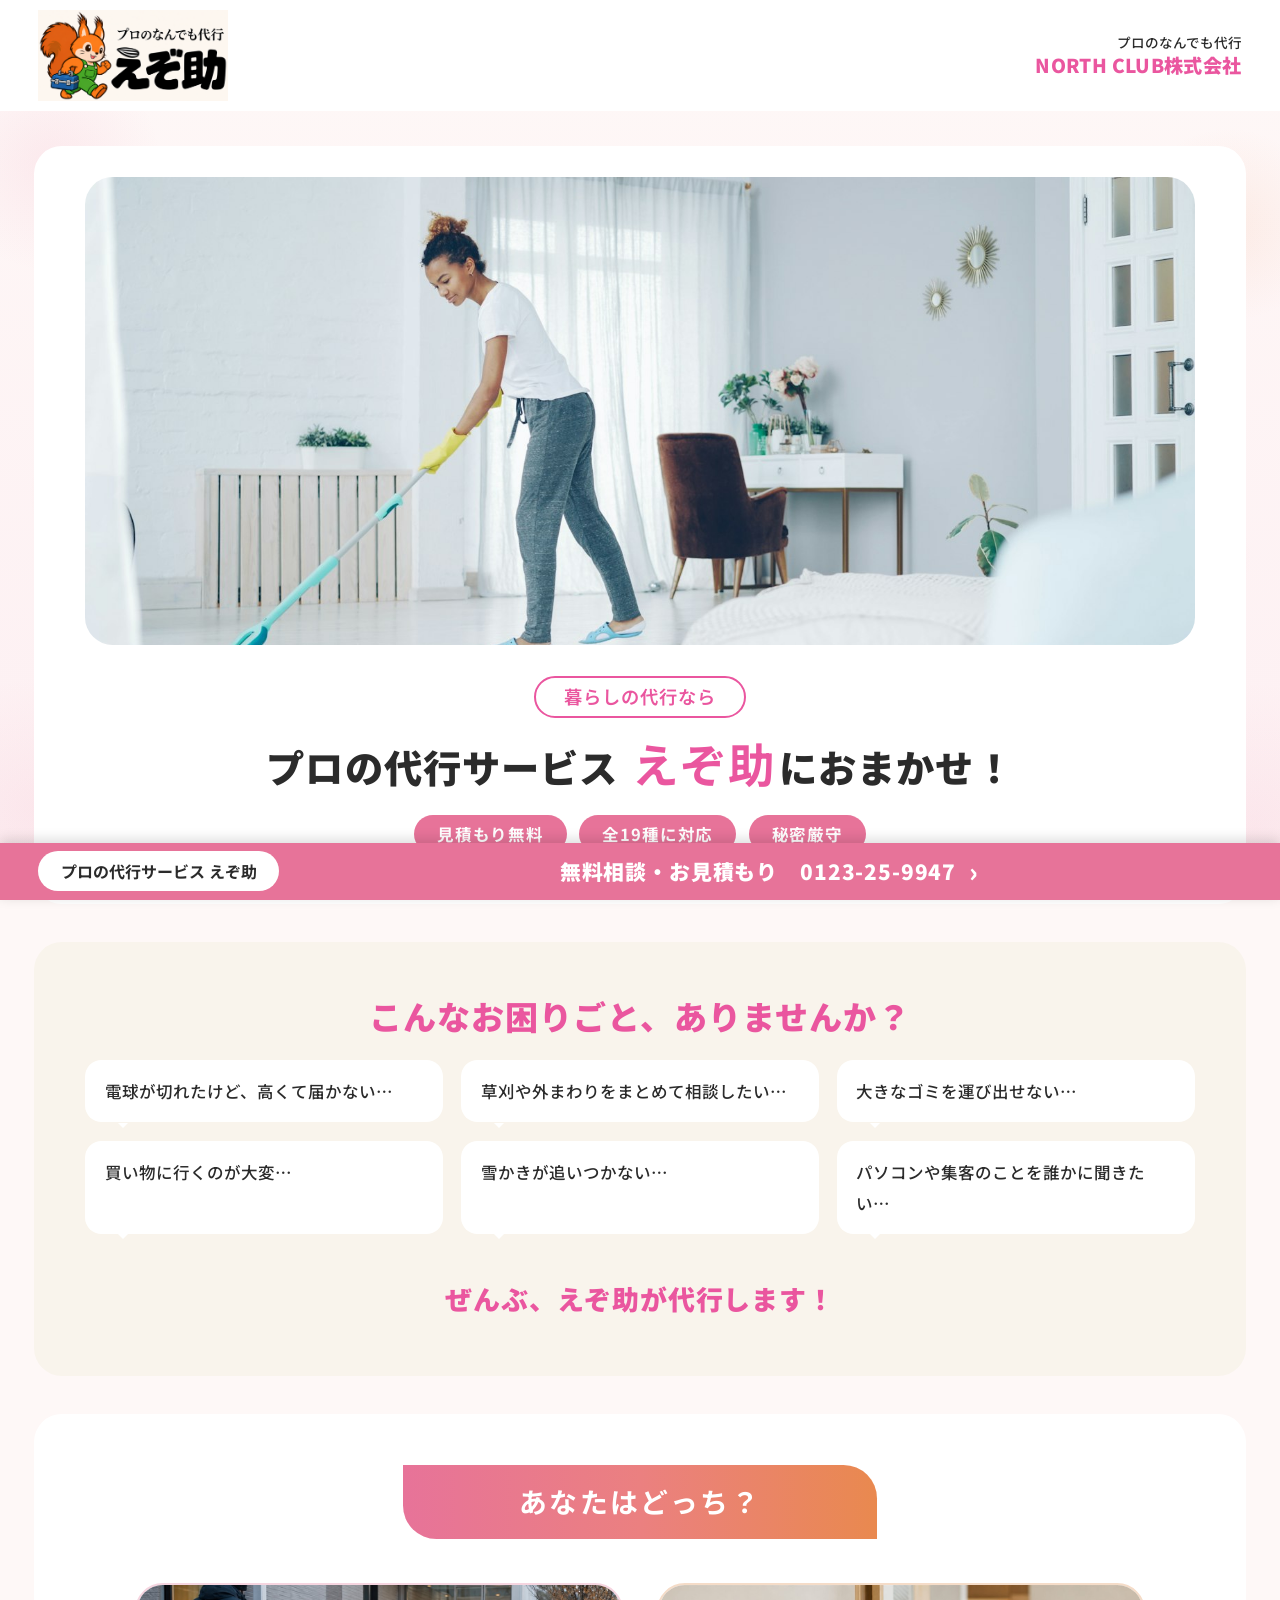
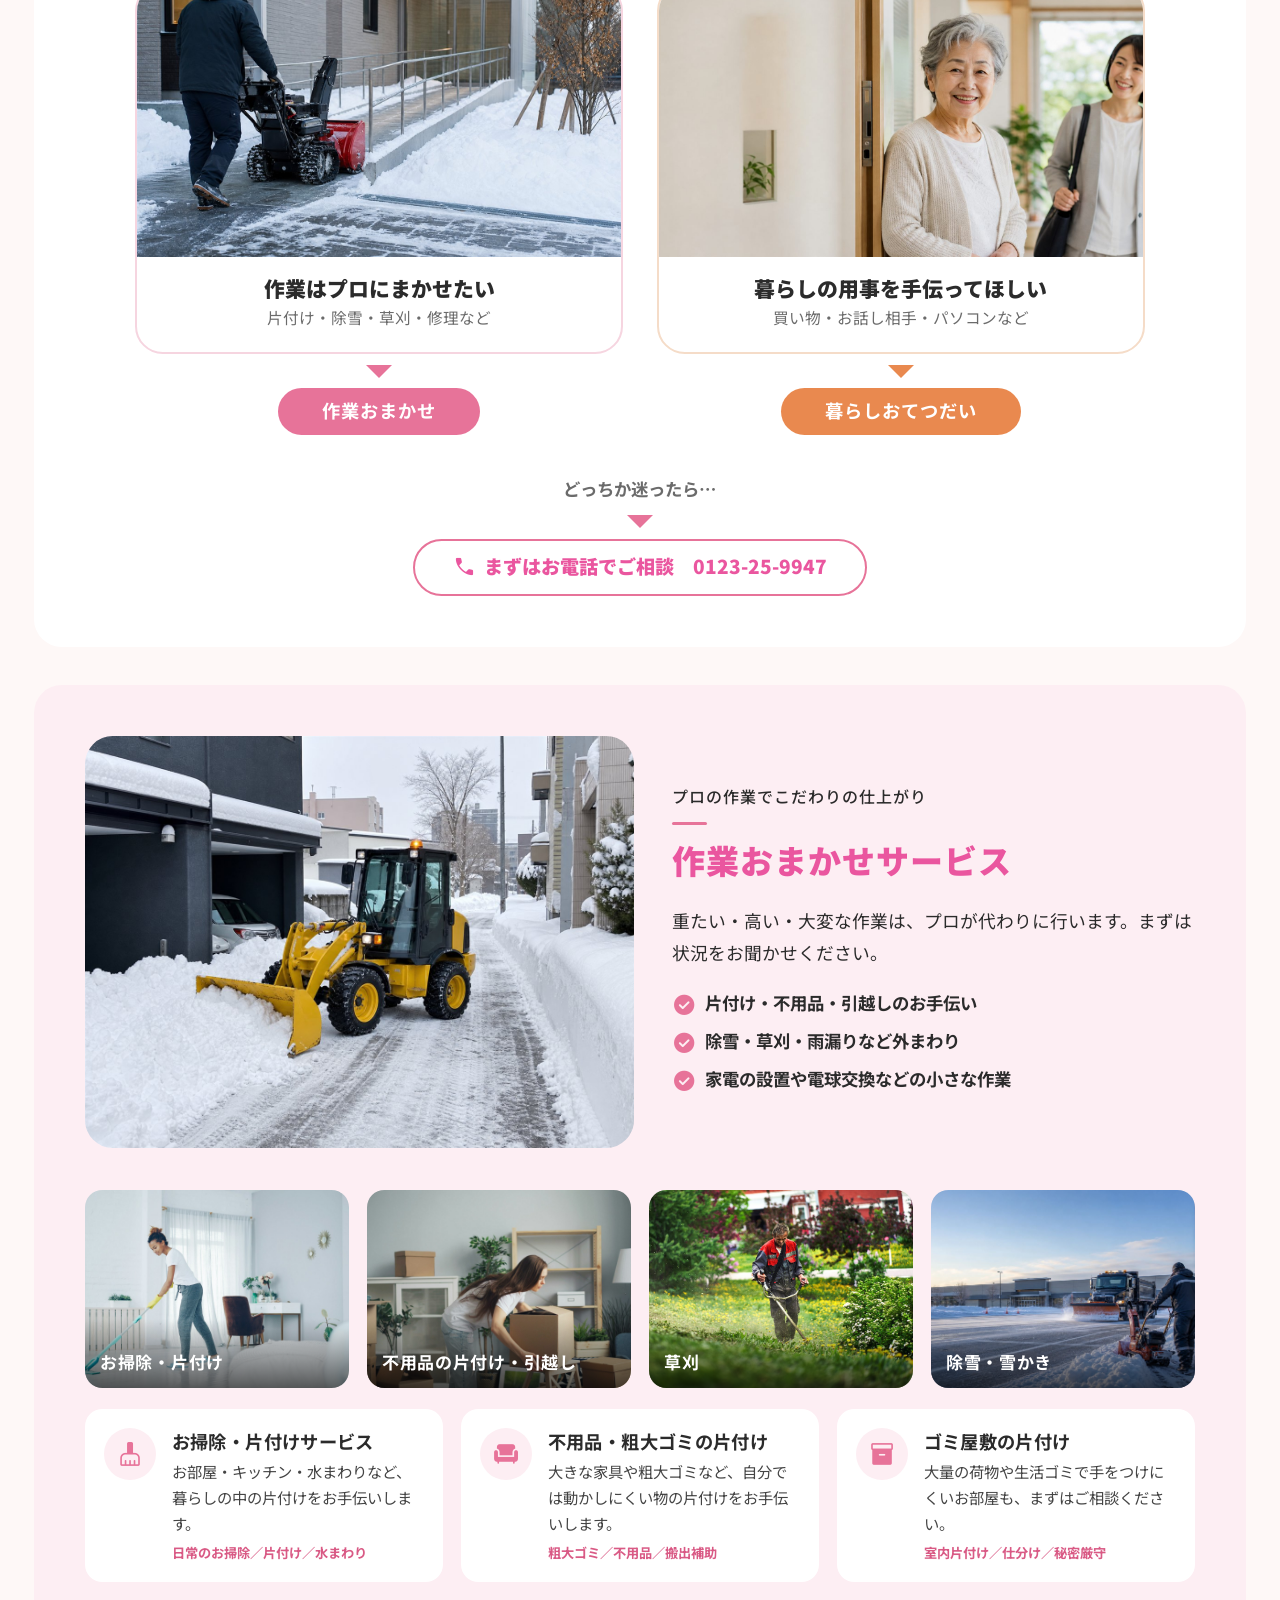
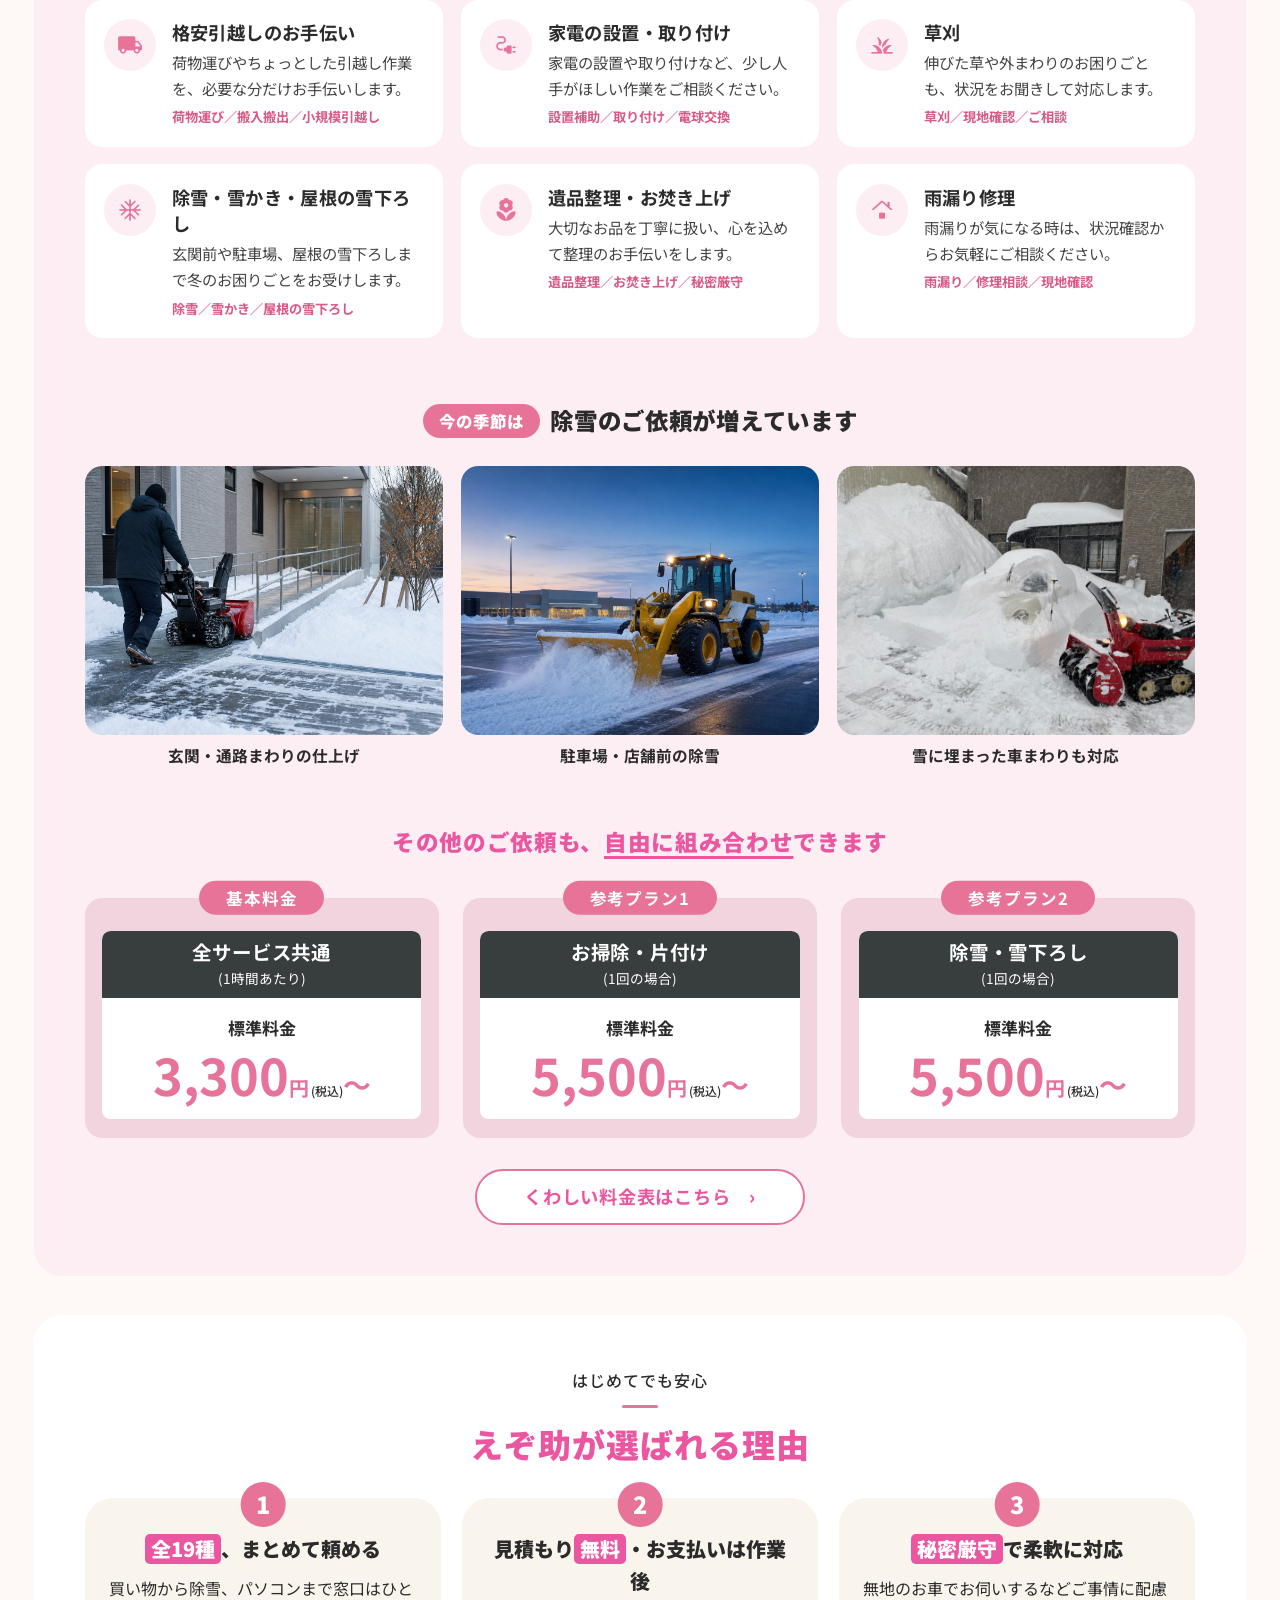
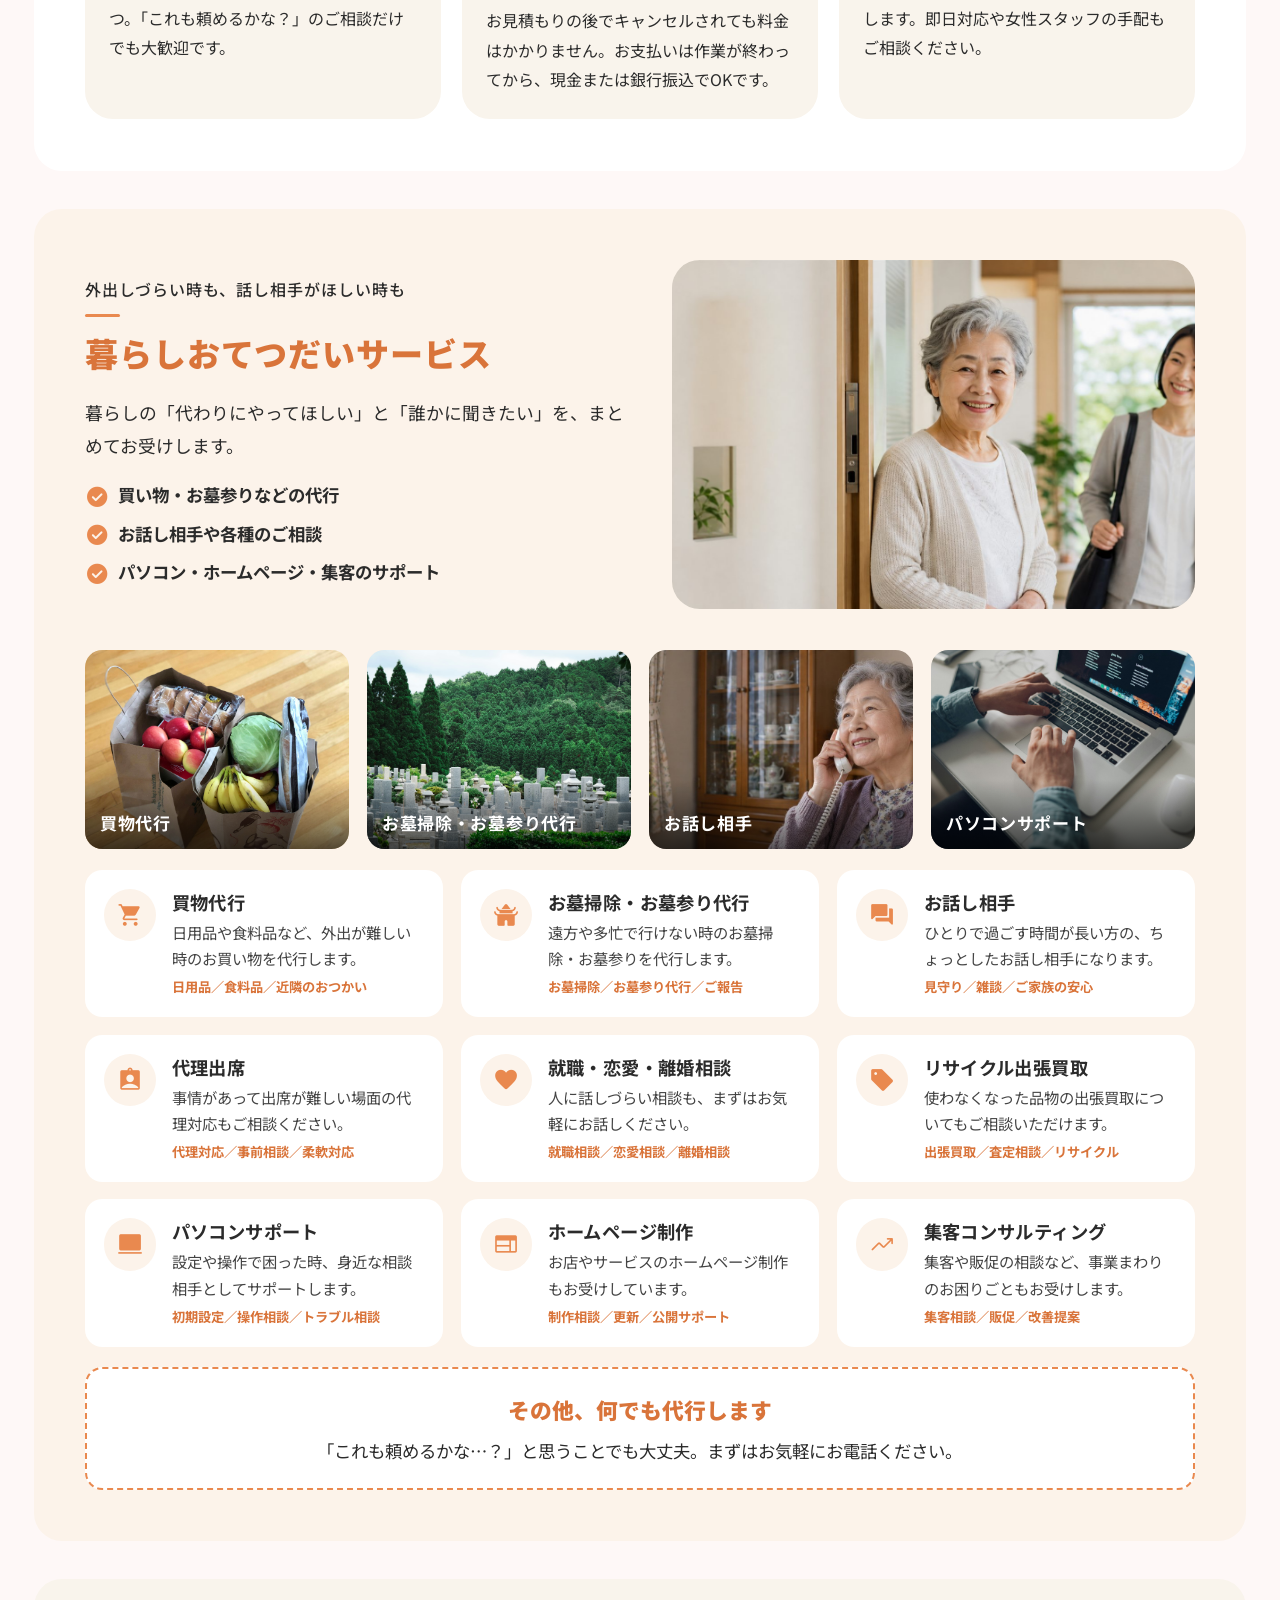
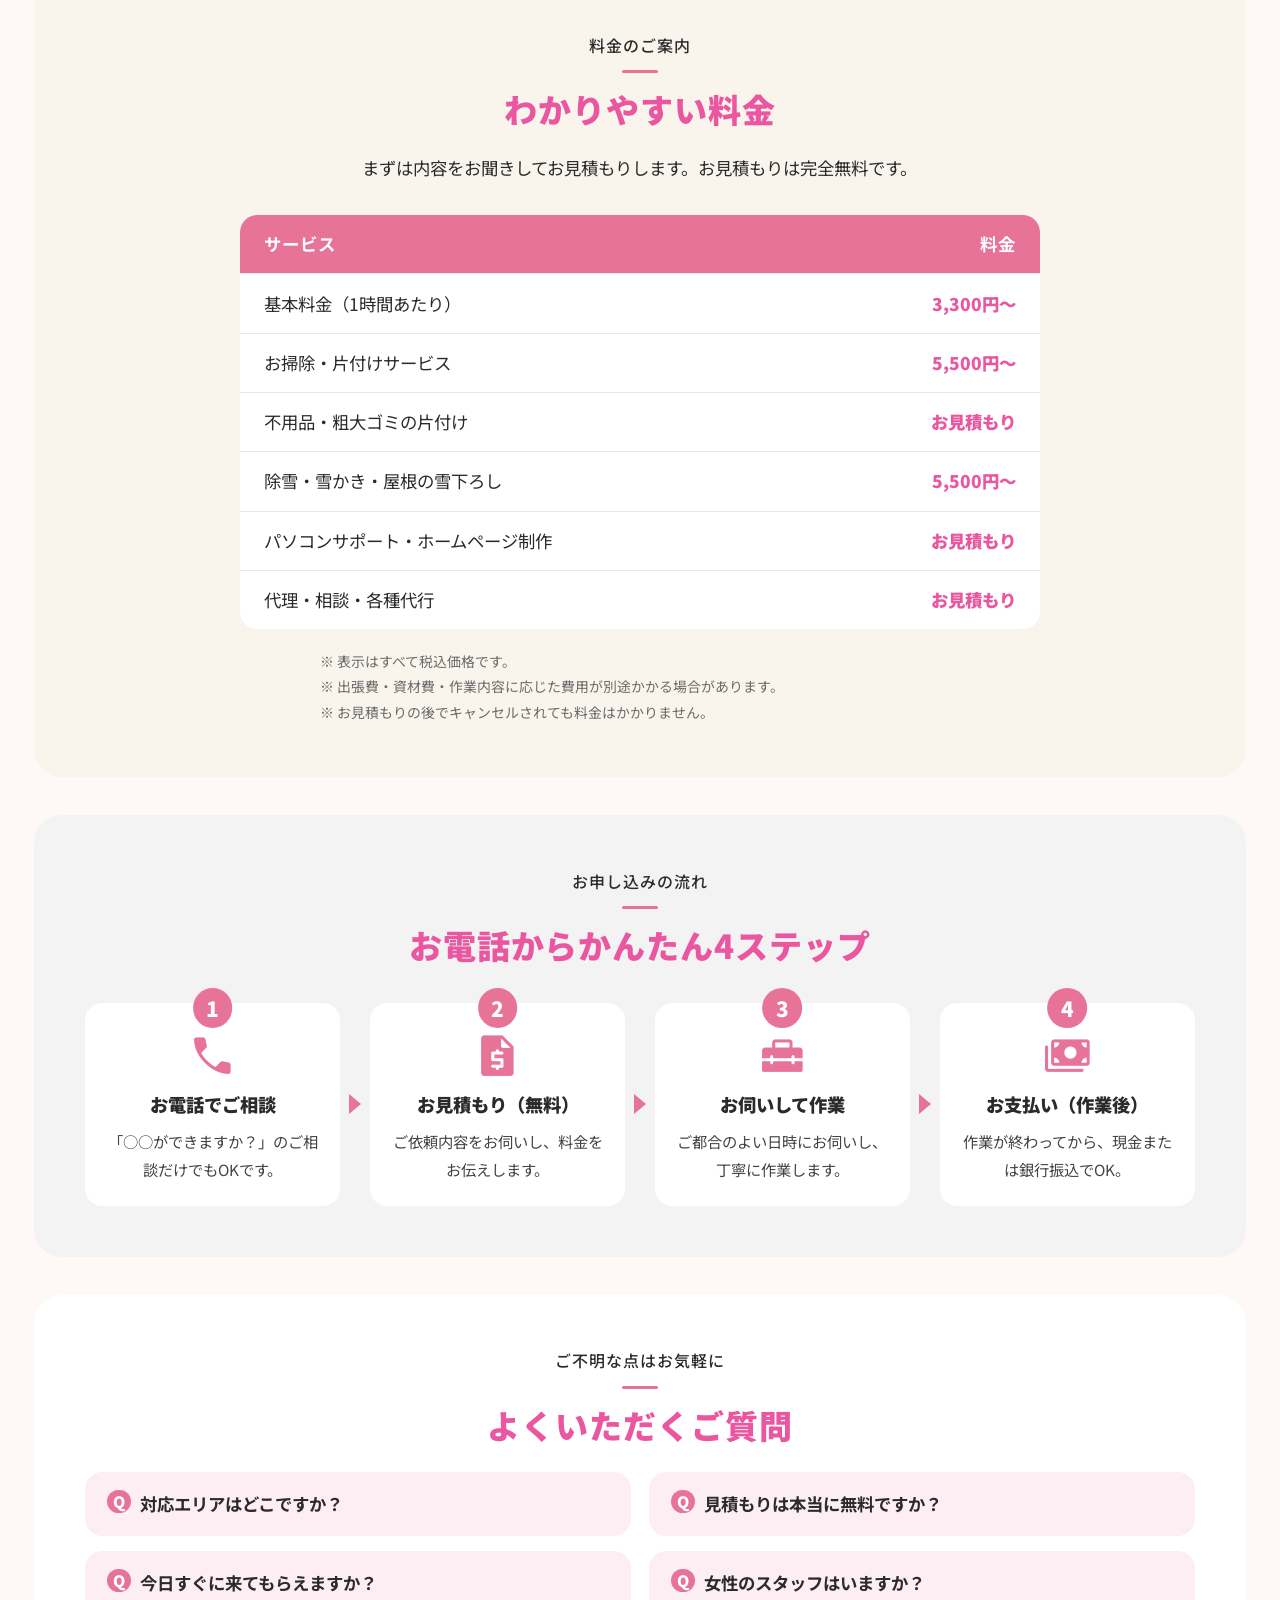
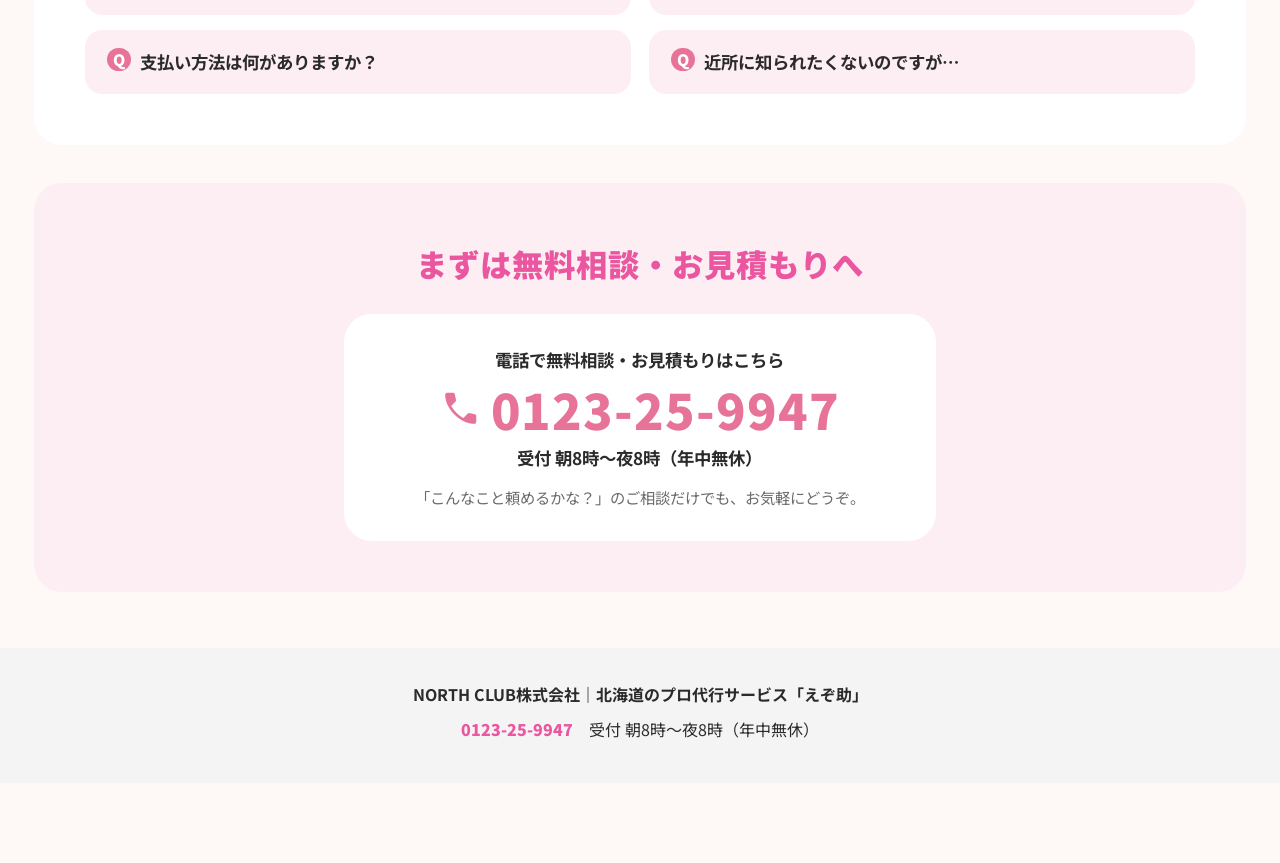
==== commit 3f3b25f1: "代行LP: 掃除・引越し・買い物・草刈・お墓・PCの写真タイルを追加、ヒーローを除雪と大掃除の切り替えに、ロゴ拡大と総合サイトへのリンク削除 Co-Authored-By: Claude Fable " ====
--- a/daiko/index.html
+++ b/daiko/index.html
@@ -9,14 +9,14 @@
 <link rel="preconnect" href="https://fonts.gstatic.com" crossorigin />
 <link href="https://fonts.googleapis.com/css2?family=Noto+Sans+JP:wght@400;500;600;700;900&display=swap" rel="stylesheet" />
 <link href="https://fonts.googleapis.com/css2?family=Material+Symbols+Rounded:opsz,wght,FILL,GRAD@48,400,1,0" rel="stylesheet" />
-<link rel="stylesheet" href="lp.css?v=6" />
+<link rel="stylesheet" href="lp.css?v=7" />
 </head>
 <body>
 
 <header class="top">
-  <a class="top__logo" href="../index.html">
+  <div class="top__logo">
     <img src="../assets/ezosuke-logo.png" alt="プロのなんでも代行 えぞ助" width="900" height="429" />
-  </a>
+  </div>
   <div class="top__right">
     <span class="top__cat">プロのなんでも代行</span>
     <span class="top__brand">NORTH CLUB株式会社</span>
@@ -29,10 +29,10 @@
   <section class="sec sec--plain sec--hero">
     <figure class="hero__photo" id="heroSlides">
       <img src="../assets/slides/josetsu-1.jpg" alt="えぞ助の店舗前で除雪作業をするホイールローダー" class="is-active" />
+      <img src="../assets/photos/clean-mop.jpg" alt="明るいリビングの床をモップで掃除する様子" loading="lazy" />
       <img src="../assets/photos/snow-compact.jpg" alt="住宅街で除雪する小型ホイールローダー" loading="lazy" />
-      <img src="../assets/photos/snow-finish.jpg" alt="建物入口まわりを除雪機で仕上げるスタッフ" loading="lazy" />
+      <img src="../assets/photos/clean-scrub.jpg" alt="手袋をして床を磨く大掃除の様子" loading="lazy" />
       <img src="../assets/photos/snow-commercial.jpg" alt="夕暮れの駐車場を除雪するホイールローダー" loading="lazy" />
-      <img src="../assets/slides/josetsu-3.jpg" alt="除雪機での雪かき作業" loading="lazy" />
     </figure>
     <div class="hero__lead">
       <p class="pill-label">暮らしの代行なら</p>
@@ -107,6 +107,13 @@
       </div>
     </div>
 
+    <div class="tiles">
+      <figure class="tile"><img src="../assets/photos/clean-mop.jpg" alt="床をモップで掃除する様子" loading="lazy" /><figcaption>お掃除・片付け</figcaption></figure>
+      <figure class="tile"><img src="../assets/photos/moving-boxes.jpg" alt="段ボール箱を運ぶ様子" loading="lazy" /><figcaption>不用品の片付け・引越し</figcaption></figure>
+      <figure class="tile"><img src="../assets/photos/grass-cut.jpg" alt="草刈機で庭の草を刈る様子" loading="lazy" /><figcaption>草刈</figcaption></figure>
+      <figure class="tile"><img src="../assets/slides/josetsu-2.jpg" alt="除雪機と除雪車による除雪作業" loading="lazy" /><figcaption>除雪・雪かき</figcaption></figure>
+    </div>
+
     <div class="menu">
       <article class="item">
         <span class="ms item__icon" aria-hidden="true">cleaning_services</span>
@@ -269,6 +276,13 @@
       </div>
     </div>
 
+    <div class="tiles tiles--orange">
+      <figure class="tile"><img src="../assets/photos/grocery.jpg" alt="野菜や果物が入った買い物袋" loading="lazy" /><figcaption>買物代行</figcaption></figure>
+      <figure class="tile"><img src="../assets/photos/grave.jpg" alt="緑に囲まれた墓地" loading="lazy" /><figcaption>お墓掃除・お墓参り代行</figcaption></figure>
+      <figure class="tile"><img src="../assets/senior-phone.jpg" alt="電話で話すシニアの方" loading="lazy" /><figcaption>お話し相手</figcaption></figure>
+      <figure class="tile"><img src="../assets/photos/laptop.jpg" alt="ノートパソコンを操作する手元" loading="lazy" /><figcaption>パソコンサポート</figcaption></figure>
+    </div>
+
     <div class="menu menu--orange">
       <article class="item">
         <span class="ms item__icon" aria-hidden="true">shopping_cart</span>
@@ -455,7 +469,6 @@
 <footer class="foot">
   <p class="foot__brand">NORTH CLUB株式会社｜北海道のプロ代行サービス「えぞ助」</p>
   <p class="foot__tel"><a href="tel:0123259947">0123-25-9947</a>　受付 朝8時〜夜8時（年中無休）</p>
-  <p class="foot__links"><a href="../index.html">えぞ助 総合サイトはこちら</a></p>
 </footer>
 
 <div class="sticky-bar">
--- a/daiko/lp.css
+++ b/daiko/lp.css
@@ -90,7 +90,7 @@
   position: relative;
   z-index: 5;
 }
-.top__logo img { width: auto; height: 3.1em; }
+.top__logo img { width: auto; height: 5.2em; }
 .top__right { display: flex; flex-direction: column; align-items: flex-end; line-height: 1.4; }
 .top__cat { font-size: 0.78em; font-weight: 500; }
 .top__brand { font-weight: 900; color: var(--magenta); font-size: 1.1em; letter-spacing: 0.02em; }
@@ -346,6 +346,29 @@
   font-weight: normal;
 }
 .check--orange li::before { color: var(--orange); }
+
+/* ---------- 写真タイル ---------- */
+.tiles {
+  display: grid;
+  grid-template-columns: repeat(4, 1fr);
+  gap: 1em;
+  margin-bottom: 1.2em;
+}
+.tile { position: relative; border-radius: var(--r-md); overflow: hidden; }
+.tile img { width: 100%; aspect-ratio: 4 / 3; object-fit: cover; }
+.tile figcaption {
+  position: absolute;
+  left: 0;
+  right: 0;
+  bottom: 0;
+  padding: 1.6em 0.9em 0.6em;
+  color: var(--white);
+  font-weight: 700;
+  font-size: 0.98em;
+  letter-spacing: 0.04em;
+  text-align: left;
+  background: linear-gradient(180deg, rgba(0, 0, 0, 0) 0%, rgba(0, 0, 0, 0.62) 100%);
+}
 
 /* ---------- サービスメニュー ---------- */
 .menu {
@@ -710,7 +733,7 @@
 
 /* ---------- 中間幅 ---------- */
 @media (max-width: 1100px) {
-  .menu, .bubble-grid { grid-template-columns: repeat(2, 1fr); }
+  .menu, .bubble-grid, .tiles { grid-template-columns: repeat(2, 1fr); }
   .sticky-bar__label { display: none; }
   .flow { flex-wrap: wrap; gap: 1.6em 0.5em; }
   .fstep { flex: 1 1 14em; }
@@ -726,6 +749,9 @@
   .cta__tel { font-size: 1.9em; }
   .top__cat { display: none; }
   .top__brand { font-size: 0.9em; }
+  .top__logo img { height: 4.2em; }
+  .tiles { gap: 0.6em; }
+  .tile figcaption { font-size: 0.82em; padding: 1.4em 0.6em 0.5em; }
   .sticky-bar { padding: 0.4em 12px; }
   .sticky-bar__tel { font-size: 0.98em; }
   .menu, .bubble-grid, .reason-list, .faq, .gallery, .plan-area, .branch { grid-template-columns: 1fr; }
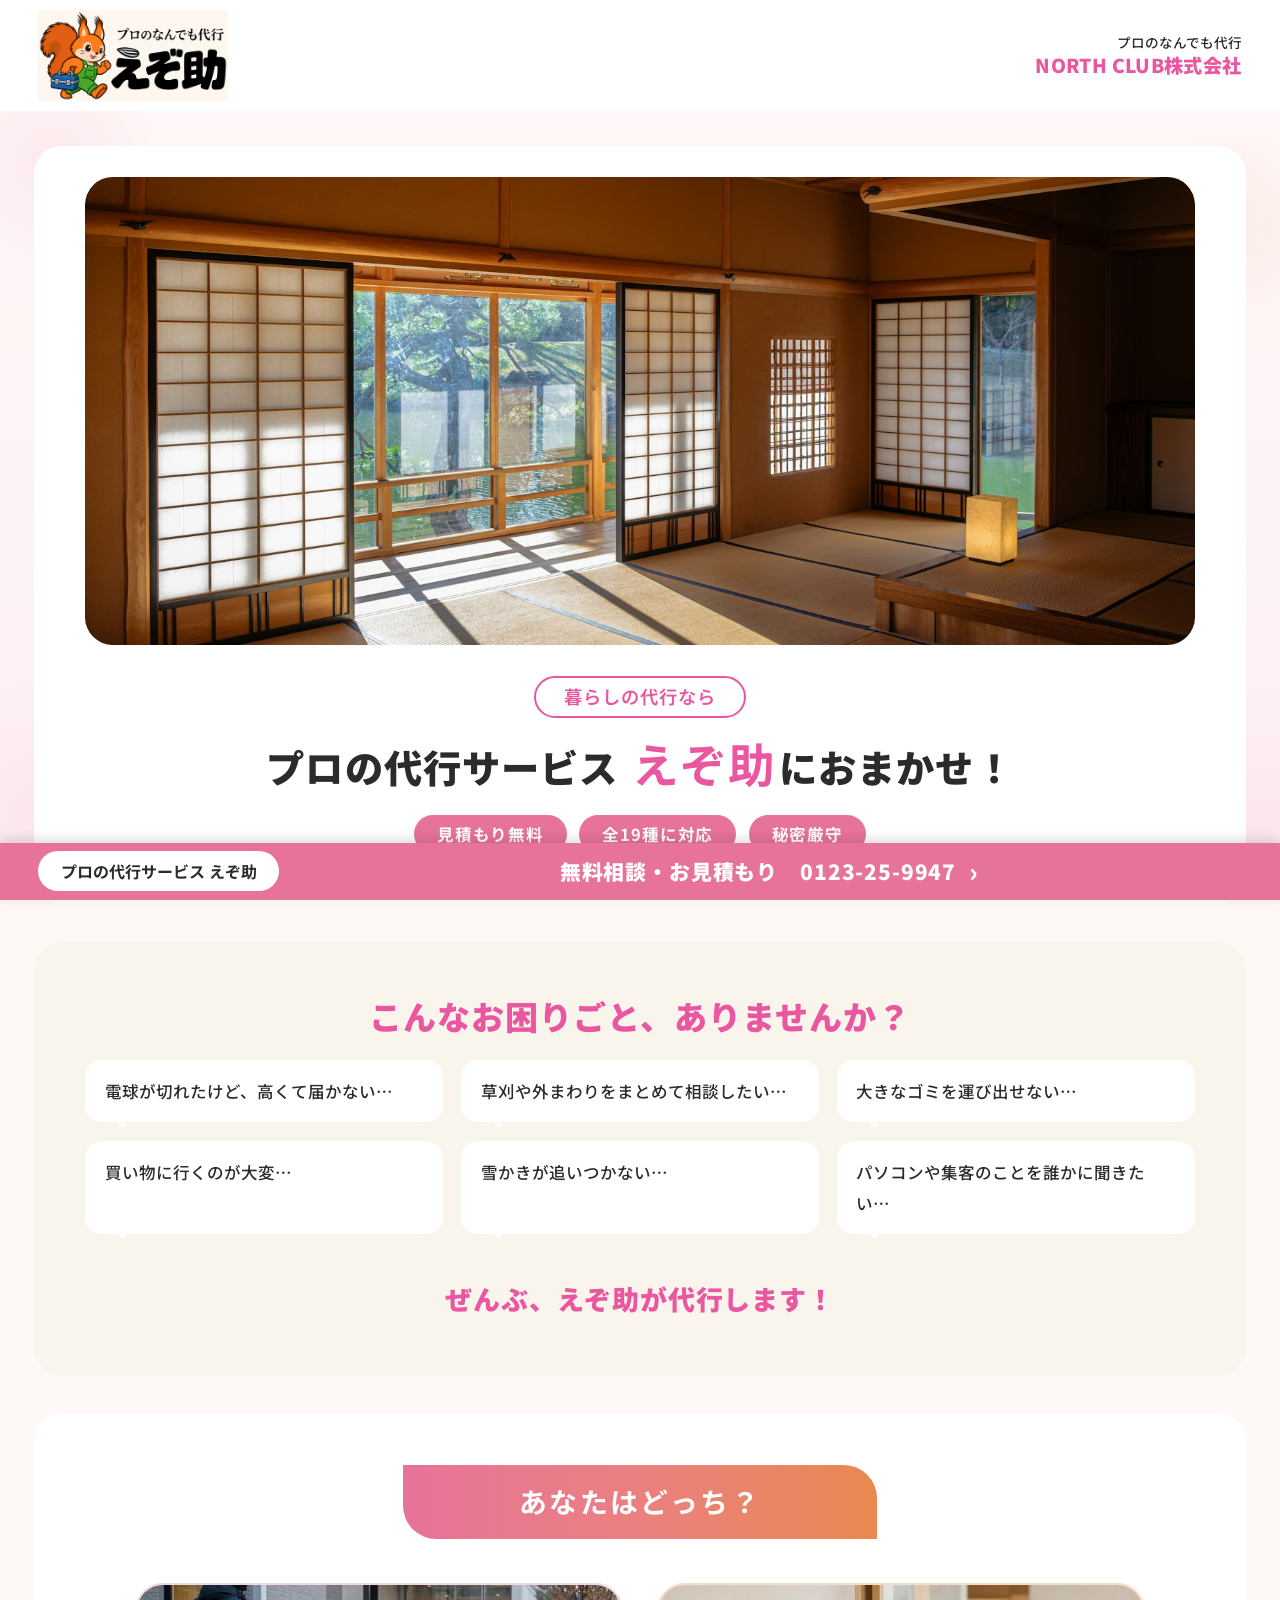
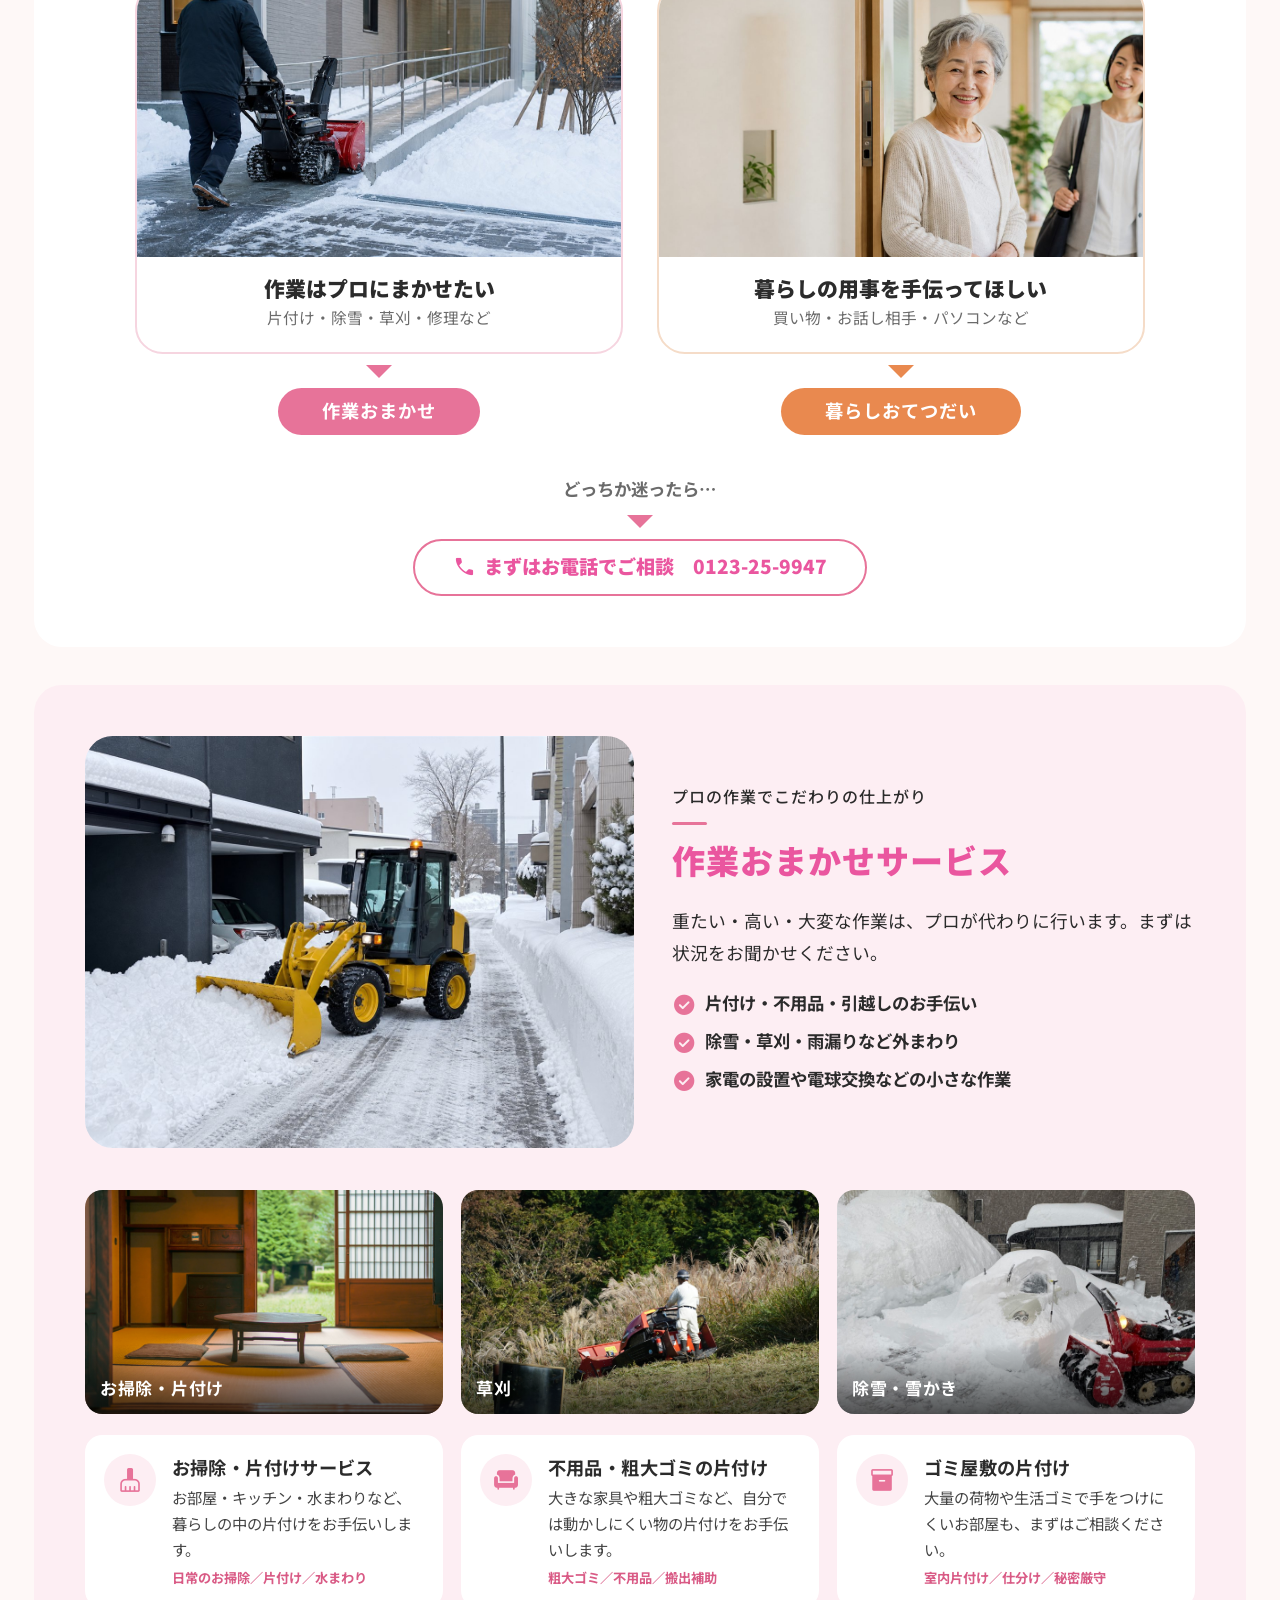
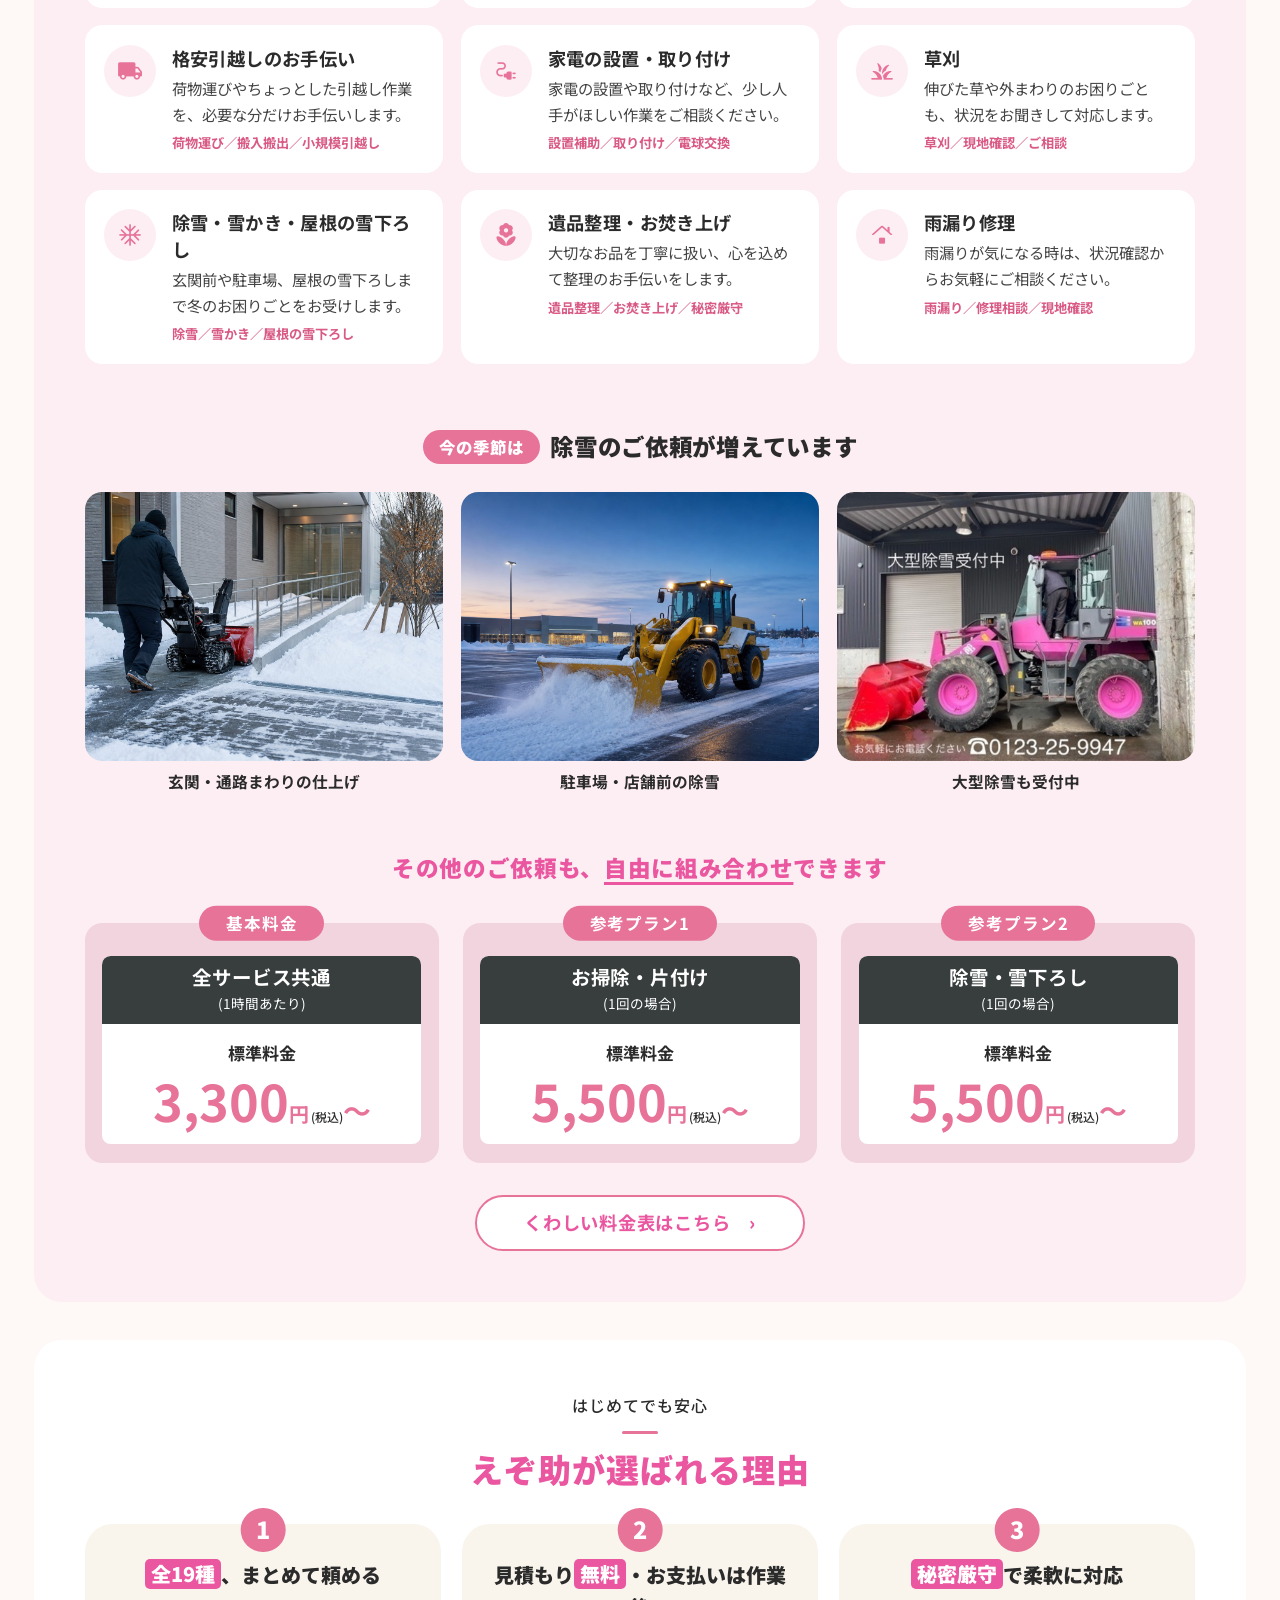
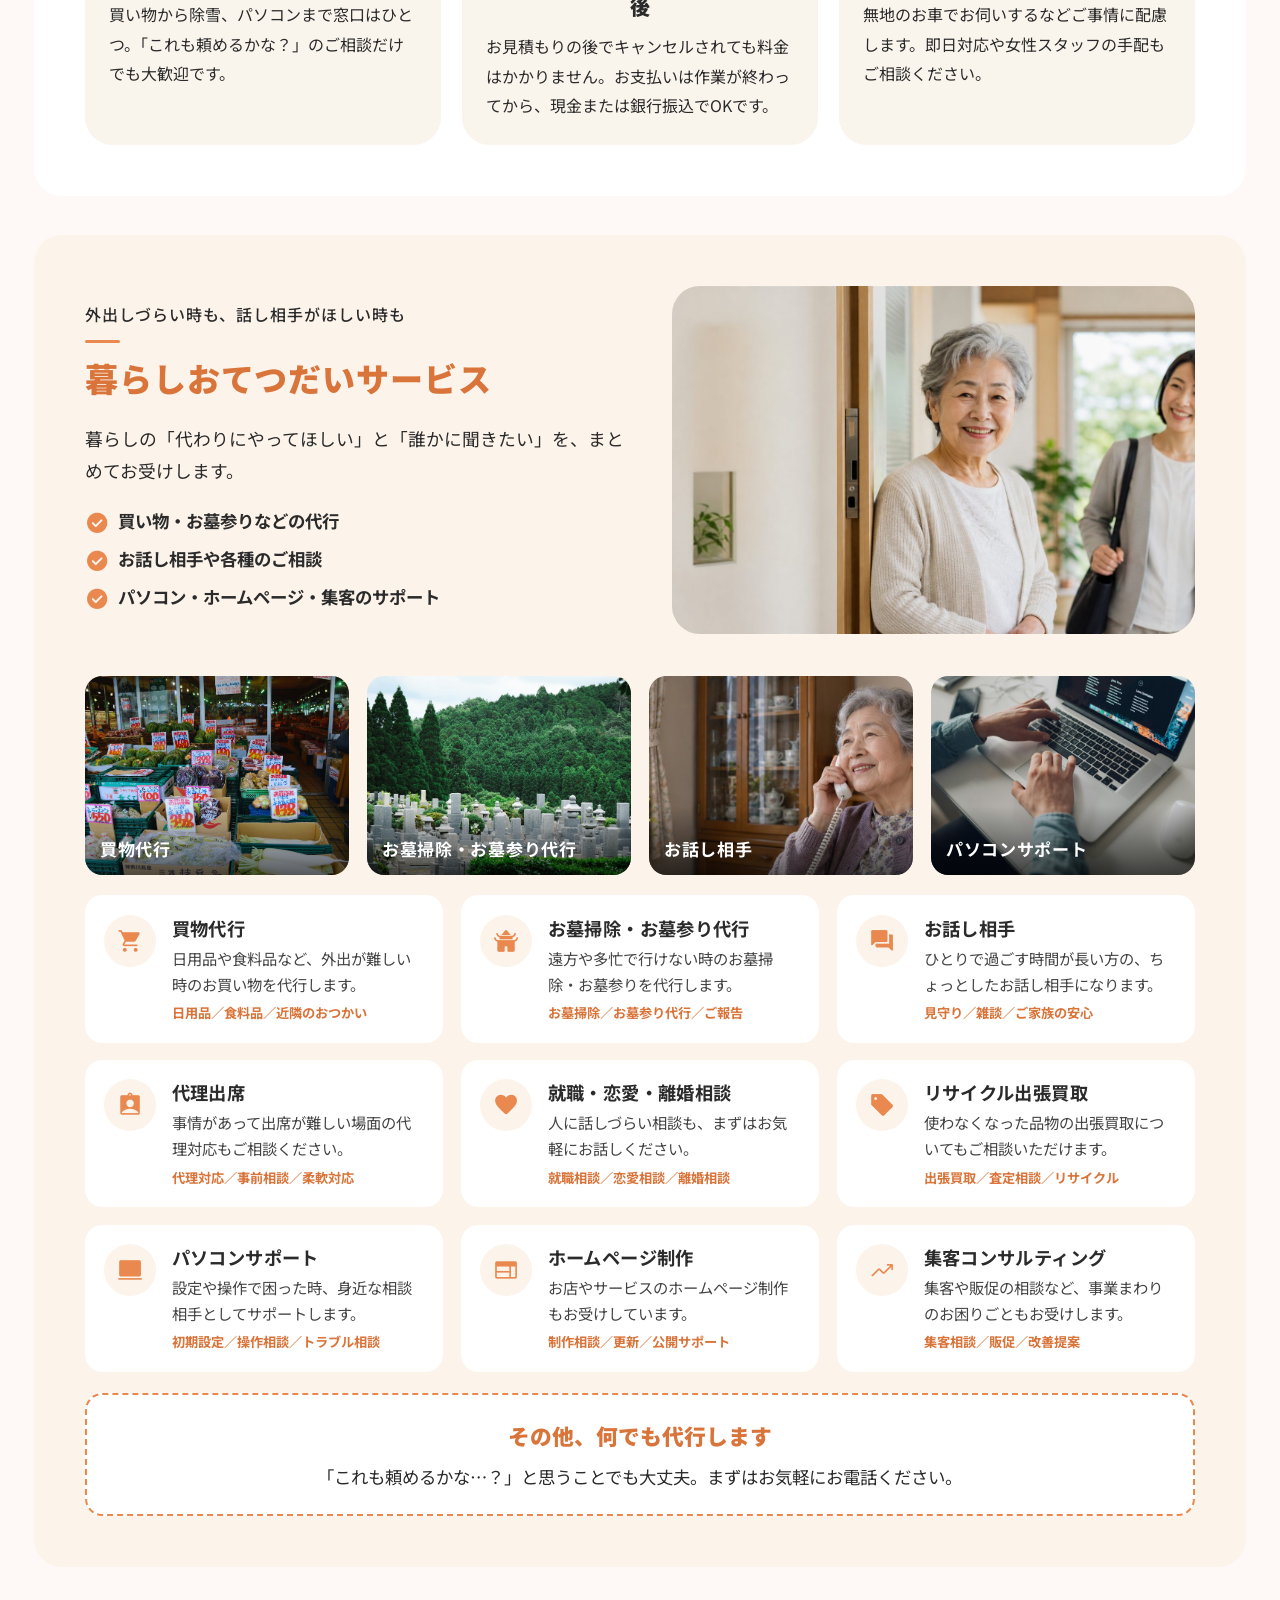
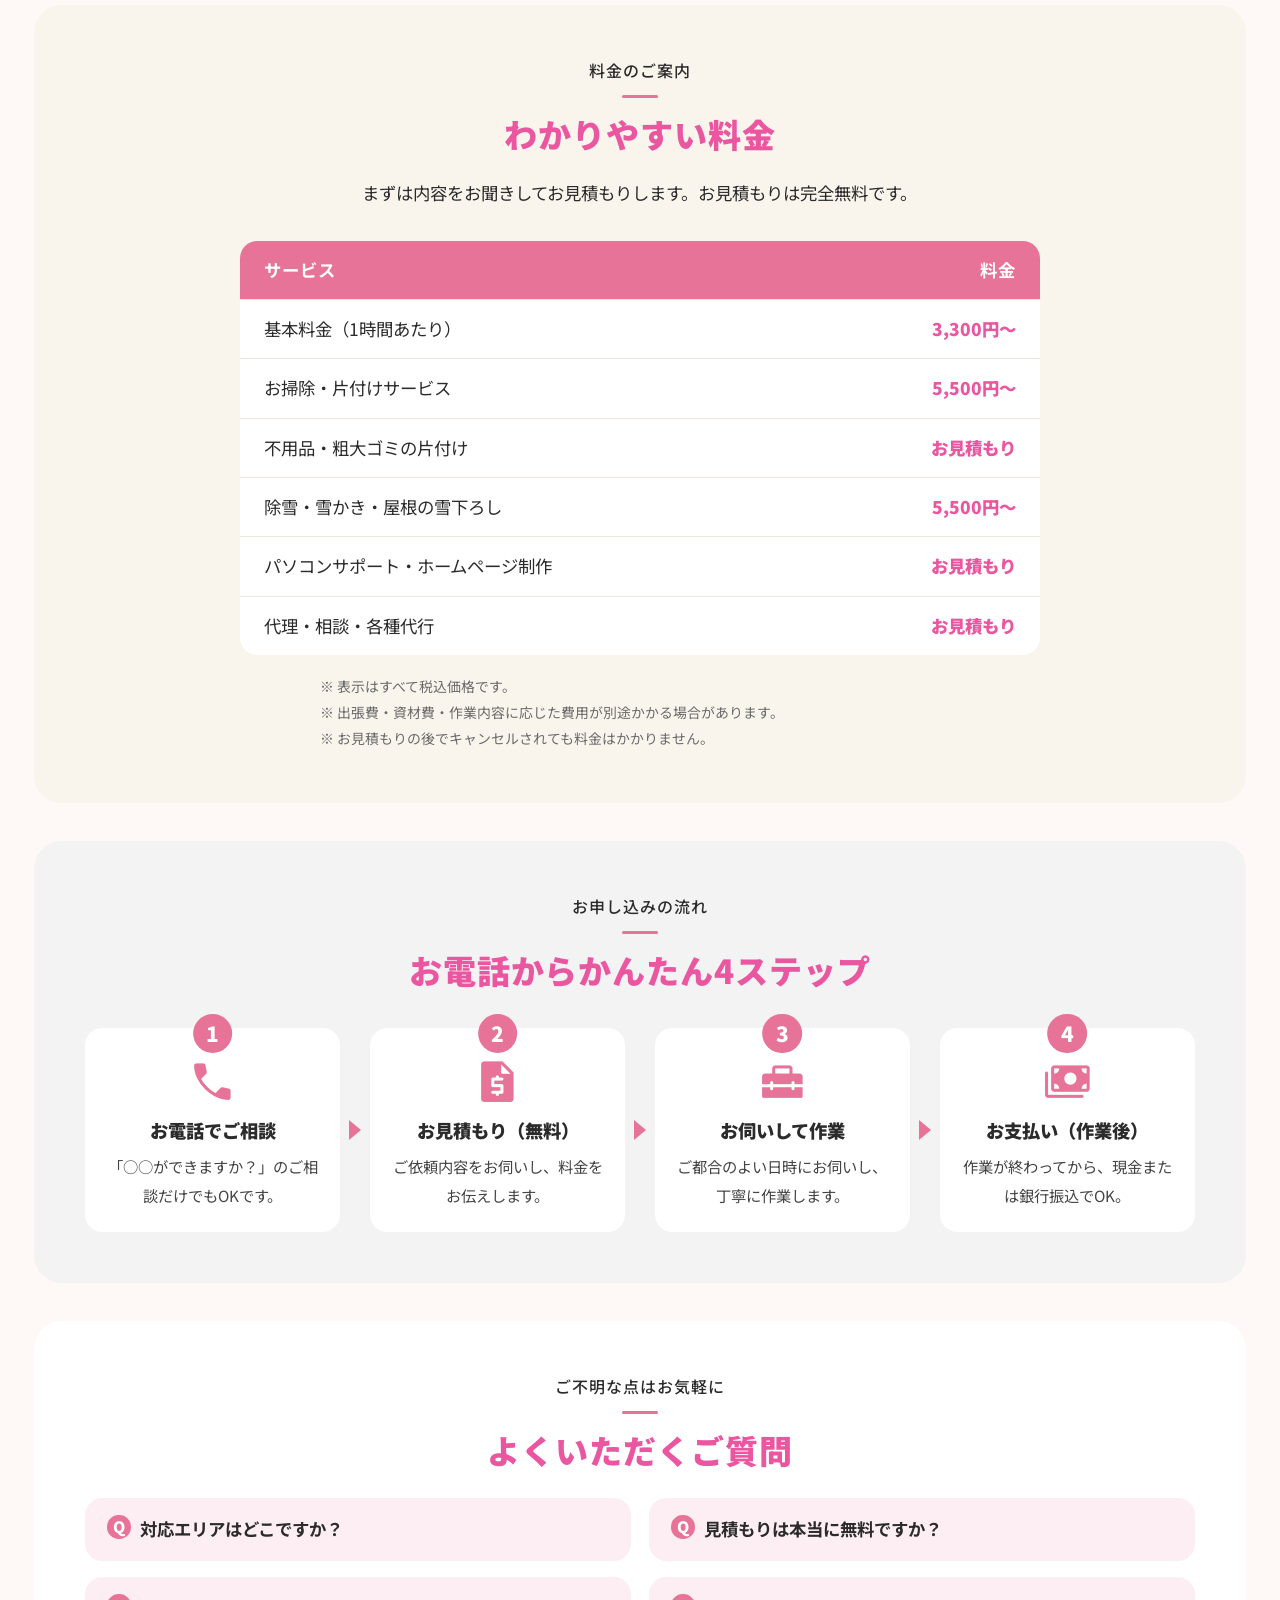
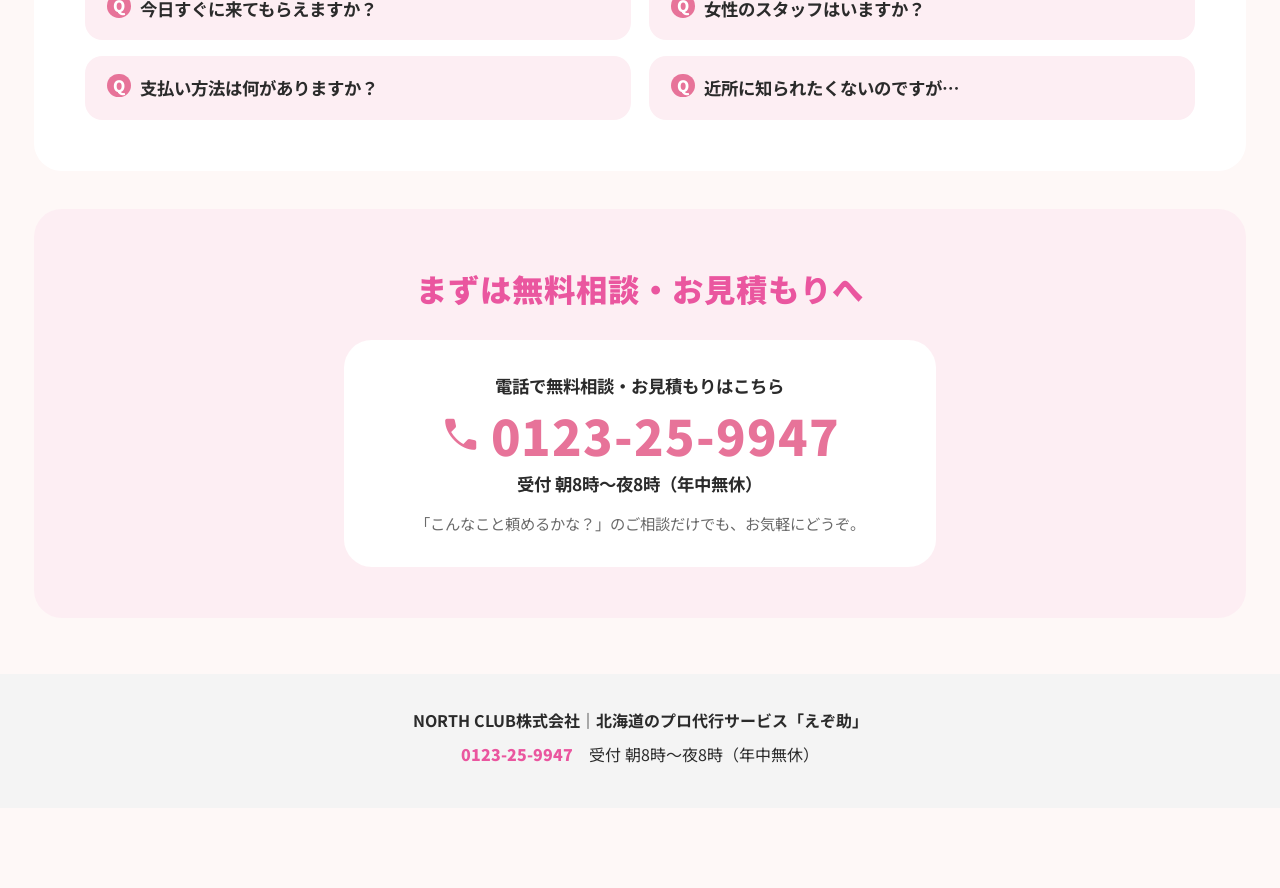
==== commit 1b0a5e5e: "代行LP: 海外で撮られた写真4枚を削除し、日本の写真（和室・草刈・青果売り場）に差し替え Co-Authored-By: Claude Fable 5.2 <noreply@anthropic.co" ====
--- a/daiko/index.html
+++ b/daiko/index.html
@@ -9,7 +9,7 @@
 <link rel="preconnect" href="https://fonts.gstatic.com" crossorigin />
 <link href="https://fonts.googleapis.com/css2?family=Noto+Sans+JP:wght@400;500;600;700;900&display=swap" rel="stylesheet" />
 <link href="https://fonts.googleapis.com/css2?family=Material+Symbols+Rounded:opsz,wght,FILL,GRAD@48,400,1,0" rel="stylesheet" />
-<link rel="stylesheet" href="lp.css?v=7" />
+<link rel="stylesheet" href="lp.css?v=8" />
 </head>
 <body>
 
@@ -29,7 +29,7 @@
   <section class="sec sec--plain sec--hero">
     <figure class="hero__photo" id="heroSlides">
       <img src="../assets/slides/josetsu-1.jpg" alt="えぞ助の店舗前で除雪作業をするホイールローダー" class="is-active" />
-      <img src="../assets/photos/clean-mop.jpg" alt="明るいリビングの床をモップで掃除する様子" loading="lazy" />
+      <img src="../assets/photos/washitsu.jpg" alt="陽の差し込む片付いた和室" loading="lazy" />
       <img src="../assets/photos/snow-compact.jpg" alt="住宅街で除雪する小型ホイールローダー" loading="lazy" />
       <img src="../assets/photos/clean-scrub.jpg" alt="手袋をして床を磨く大掃除の様子" loading="lazy" />
       <img src="../assets/photos/snow-commercial.jpg" alt="夕暮れの駐車場を除雪するホイールローダー" loading="lazy" />
@@ -107,11 +107,10 @@
       </div>
     </div>
 
-    <div class="tiles">
-      <figure class="tile"><img src="../assets/photos/clean-mop.jpg" alt="床をモップで掃除する様子" loading="lazy" /><figcaption>お掃除・片付け</figcaption></figure>
-      <figure class="tile"><img src="../assets/photos/moving-boxes.jpg" alt="段ボール箱を運ぶ様子" loading="lazy" /><figcaption>不用品の片付け・引越し</figcaption></figure>
-      <figure class="tile"><img src="../assets/photos/grass-cut.jpg" alt="草刈機で庭の草を刈る様子" loading="lazy" /><figcaption>草刈</figcaption></figure>
-      <figure class="tile"><img src="../assets/slides/josetsu-2.jpg" alt="除雪機と除雪車による除雪作業" loading="lazy" /><figcaption>除雪・雪かき</figcaption></figure>
+    <div class="tiles tiles--3">
+      <figure class="tile"><img src="../assets/photos/washitsu-table.jpg" alt="座卓のある片付いた和室" loading="lazy" /><figcaption>お掃除・片付け</figcaption></figure>
+      <figure class="tile"><img src="../assets/photos/kusakari-jp.jpg" alt="草刈機で斜面の草を刈る様子" loading="lazy" /><figcaption>草刈</figcaption></figure>
+      <figure class="tile"><img src="../assets/slides/josetsu-3.jpg" alt="除雪機での雪かき作業" loading="lazy" /><figcaption>除雪・雪かき</figcaption></figure>
     </div>
 
     <div class="menu">
@@ -194,7 +193,7 @@
     <div class="gallery">
       <figure><img src="../assets/photos/snow-finish.jpg" alt="建物入口まわりの除雪" loading="lazy" /><figcaption>玄関・通路まわりの仕上げ</figcaption></figure>
       <figure><img src="../assets/photos/snow-commercial.jpg" alt="駐車場の除雪" loading="lazy" /><figcaption>駐車場・店舗前の除雪</figcaption></figure>
-      <figure><img src="../assets/slides/josetsu-3.jpg" alt="除雪機での雪かき" loading="lazy" /><figcaption>雪に埋まった車まわりも対応</figcaption></figure>
+      <figure><img src="../assets/slides/josetsu-4.jpg" alt="大型除雪受付中のホイールローダー" loading="lazy" /><figcaption>大型除雪も受付中</figcaption></figure>
     </div>
 
     <p class="free-combo">その他のご依頼も、<u>自由に組み合わせ</u>できます</p>
@@ -277,7 +276,7 @@
     </div>
 
     <div class="tiles tiles--orange">
-      <figure class="tile"><img src="../assets/photos/grocery.jpg" alt="野菜や果物が入った買い物袋" loading="lazy" /><figcaption>買物代行</figcaption></figure>
+      <figure class="tile"><img src="../assets/photos/market-jp.jpg" alt="値札の並ぶ青果売り場" loading="lazy" /><figcaption>買物代行</figcaption></figure>
       <figure class="tile"><img src="../assets/photos/grave.jpg" alt="緑に囲まれた墓地" loading="lazy" /><figcaption>お墓掃除・お墓参り代行</figcaption></figure>
       <figure class="tile"><img src="../assets/senior-phone.jpg" alt="電話で話すシニアの方" loading="lazy" /><figcaption>お話し相手</figcaption></figure>
       <figure class="tile"><img src="../assets/photos/laptop.jpg" alt="ノートパソコンを操作する手元" loading="lazy" /><figcaption>パソコンサポート</figcaption></figure>
--- a/daiko/lp.css
+++ b/daiko/lp.css
@@ -354,6 +354,8 @@
   gap: 1em;
   margin-bottom: 1.2em;
 }
+.tiles.tiles--3 { grid-template-columns: repeat(3, 1fr); }
+.tiles--3 .tile img { aspect-ratio: 16 / 10; }
 .tile { position: relative; border-radius: var(--r-md); overflow: hidden; }
 .tile img { width: 100%; aspect-ratio: 4 / 3; object-fit: cover; }
 .tile figcaption {
@@ -751,6 +753,7 @@
   .top__brand { font-size: 0.9em; }
   .top__logo img { height: 4.2em; }
   .tiles { gap: 0.6em; }
+  .tiles.tiles--3 { grid-template-columns: 1fr; }
   .tile figcaption { font-size: 0.82em; padding: 1.4em 0.6em 0.5em; }
   .sticky-bar { padding: 0.4em 12px; }
   .sticky-bar__tel { font-size: 0.98em; }
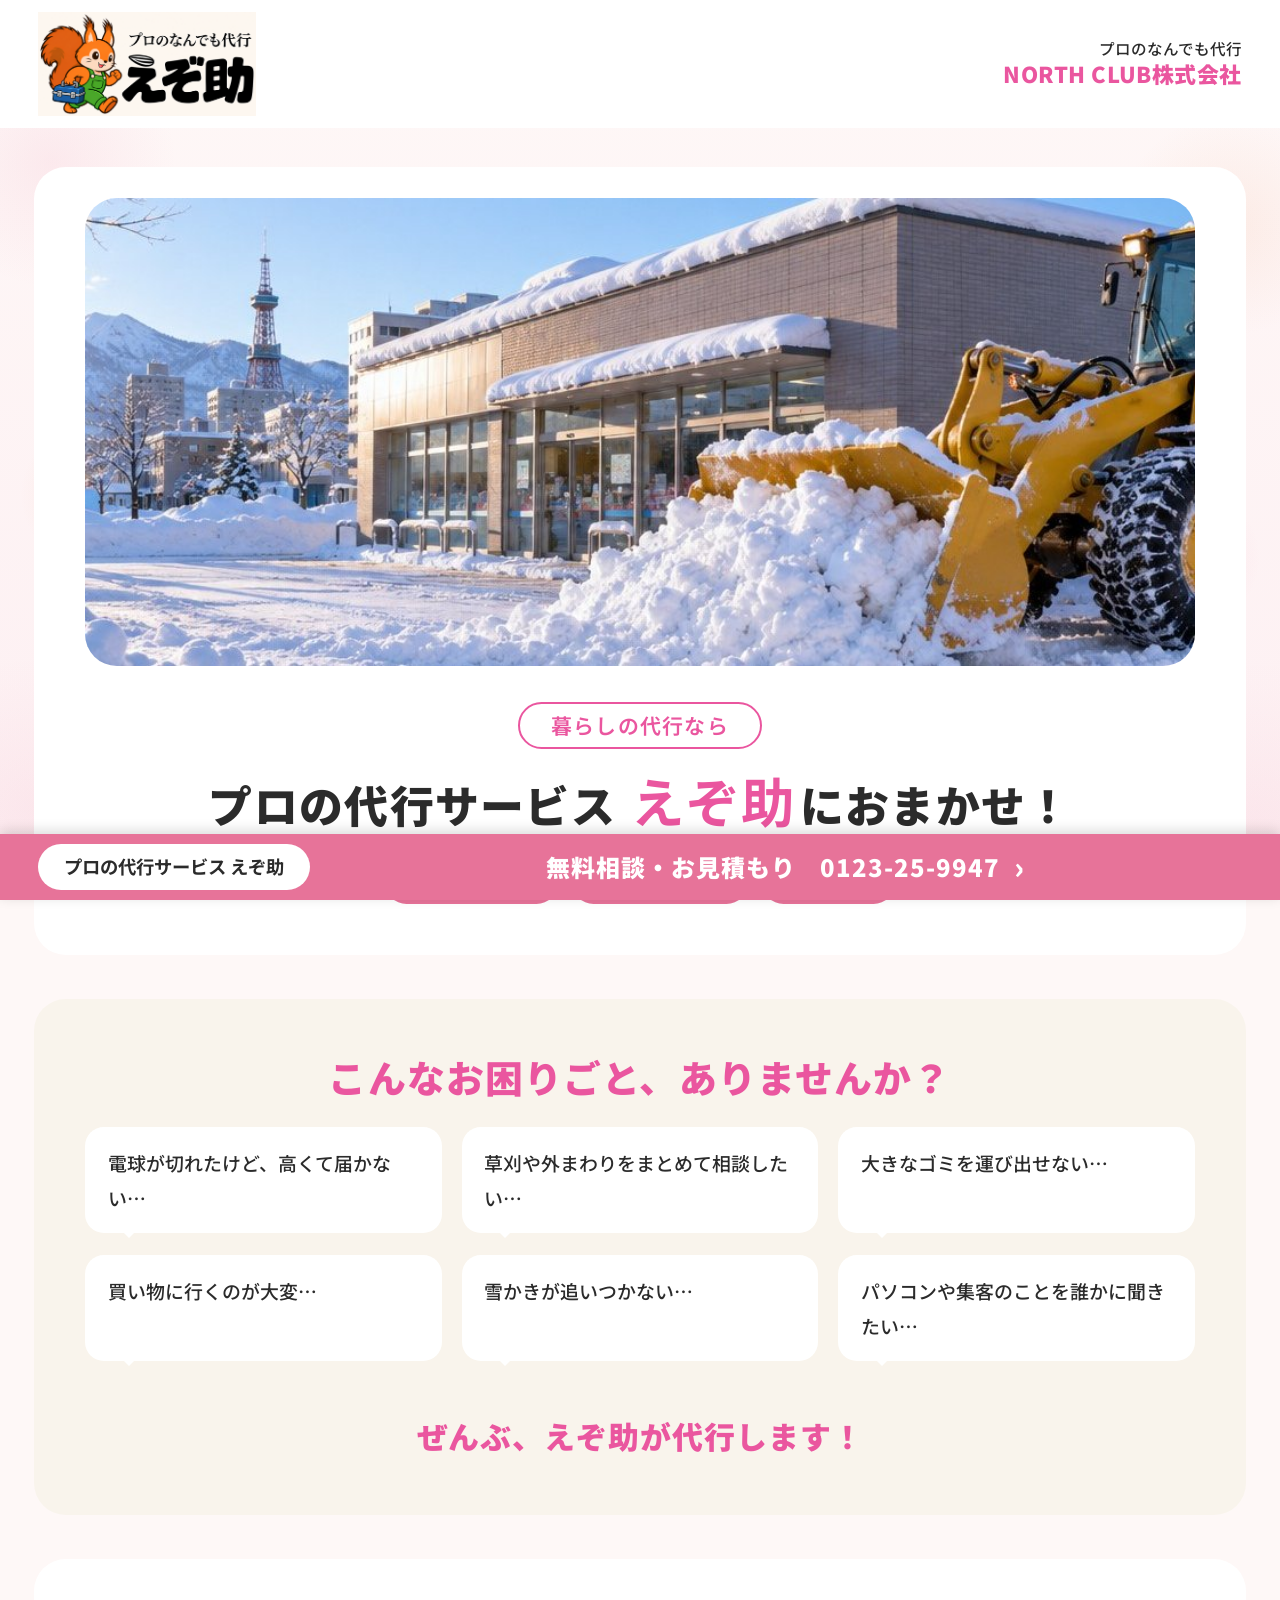
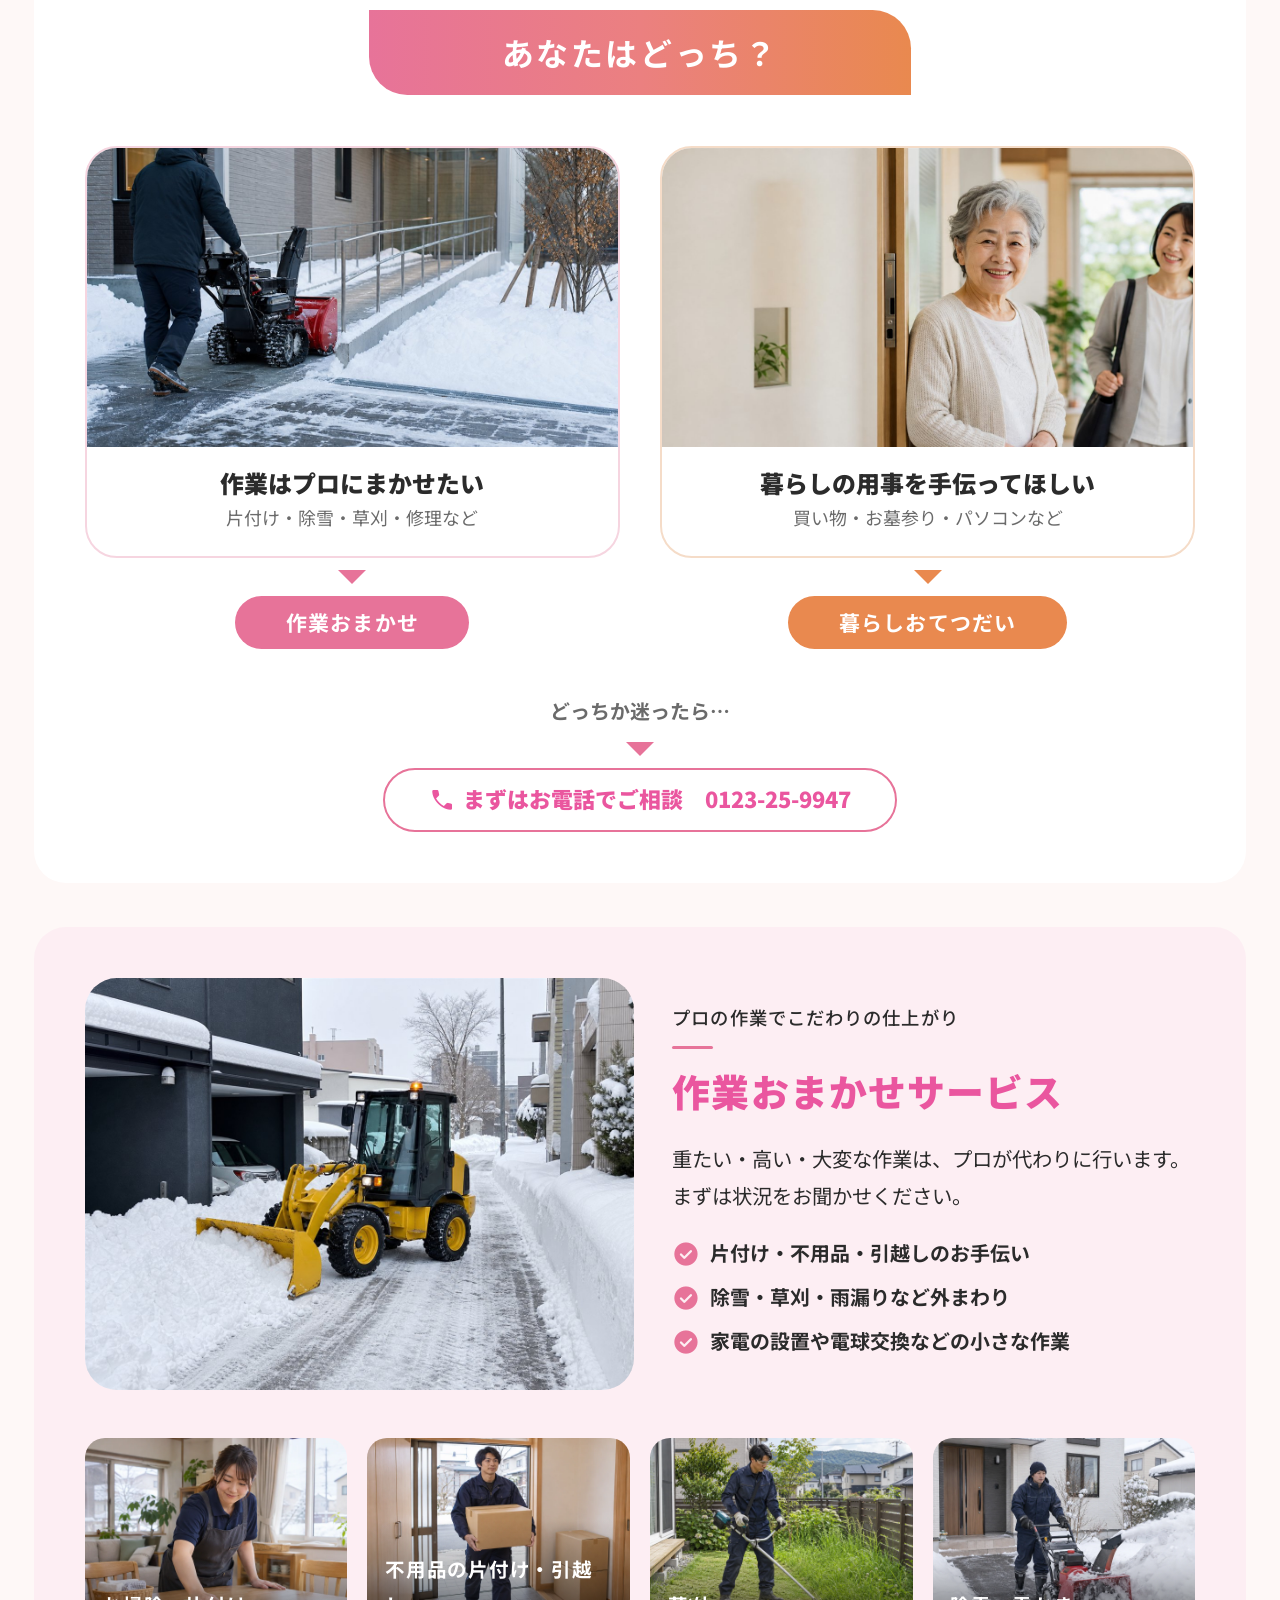
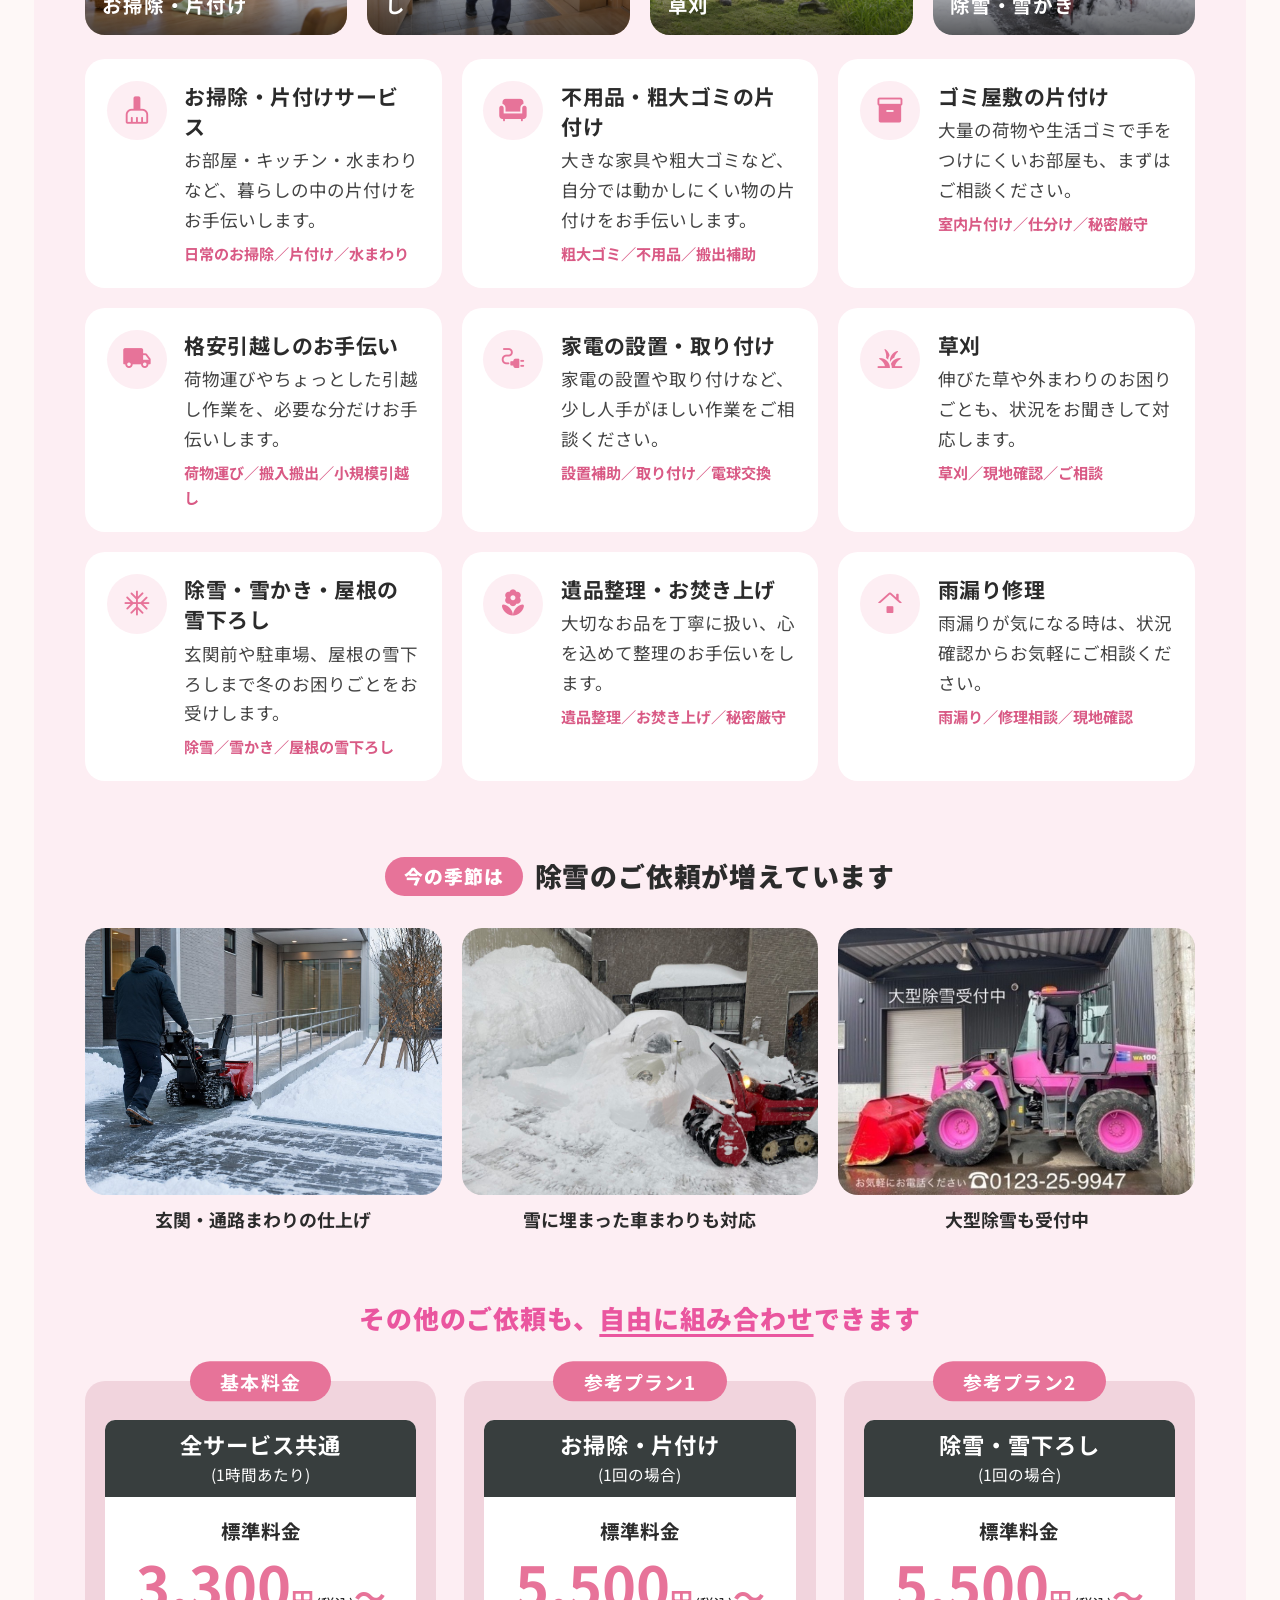
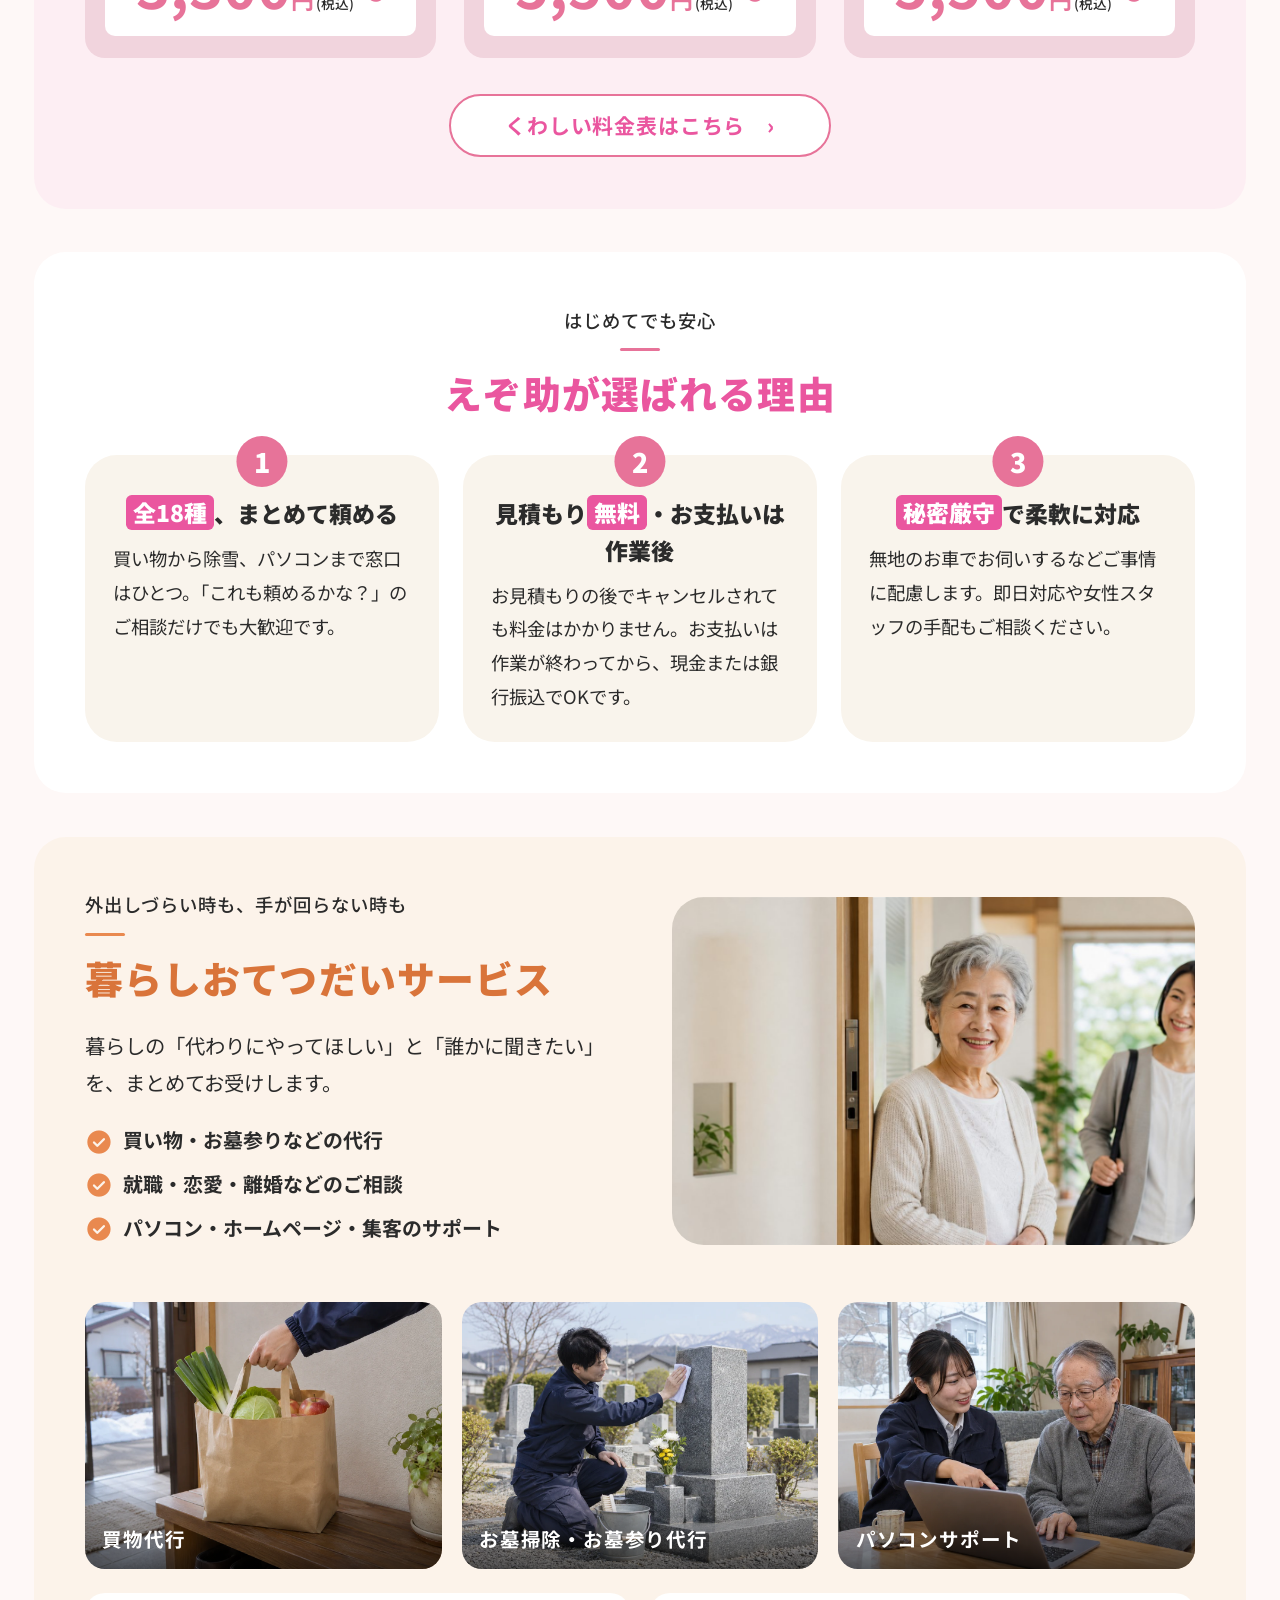
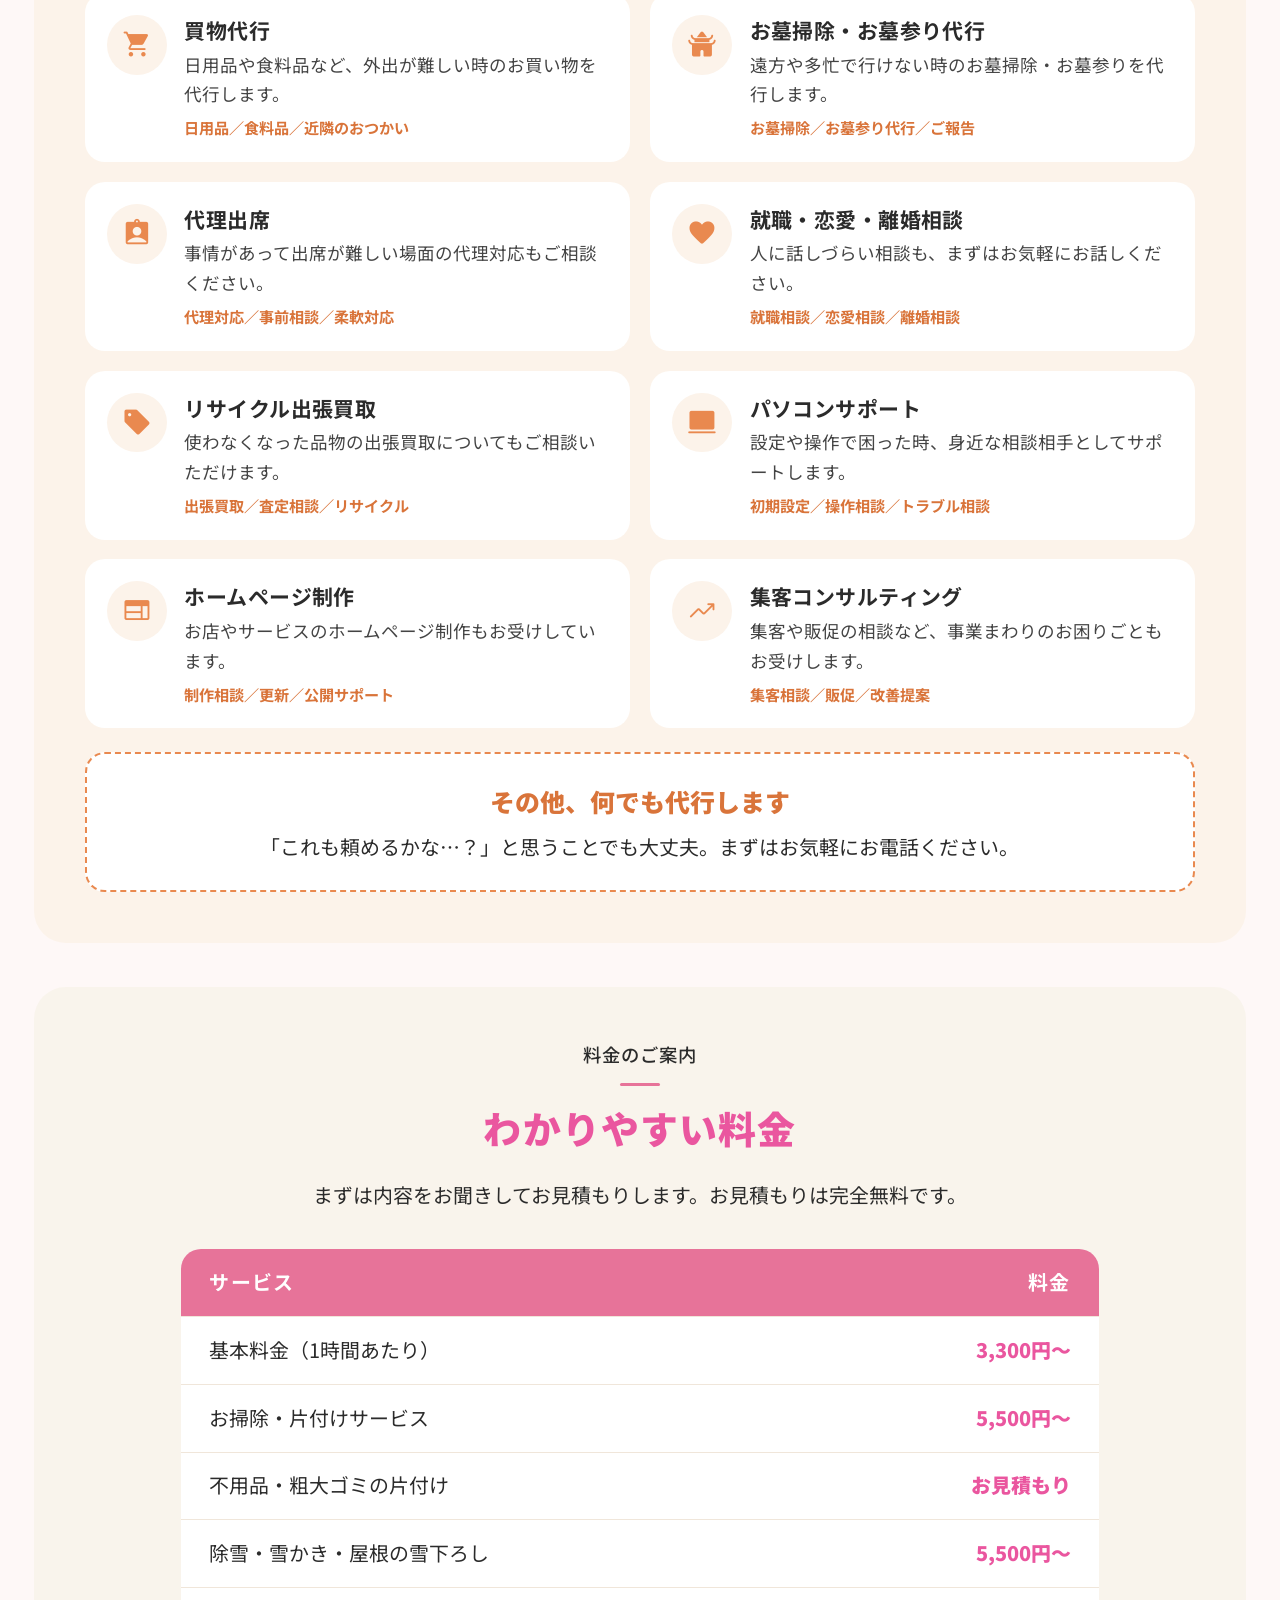
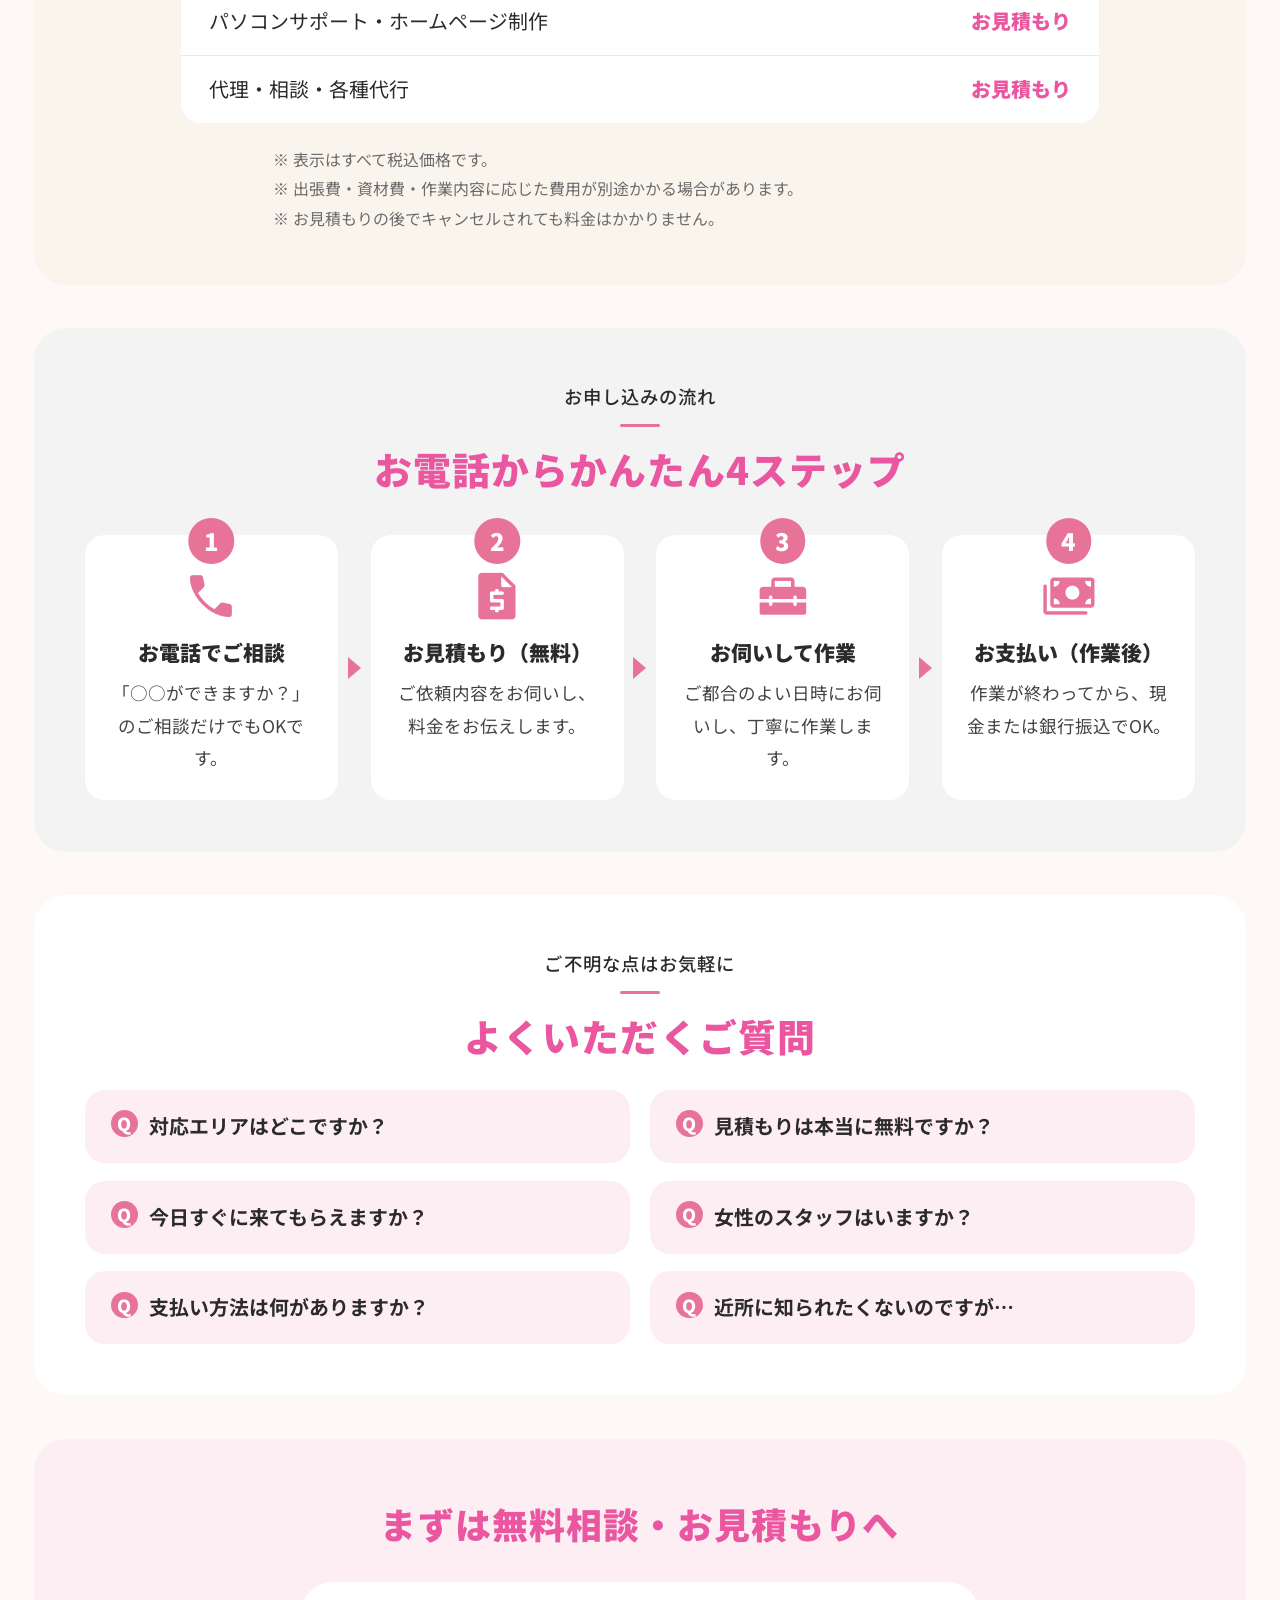
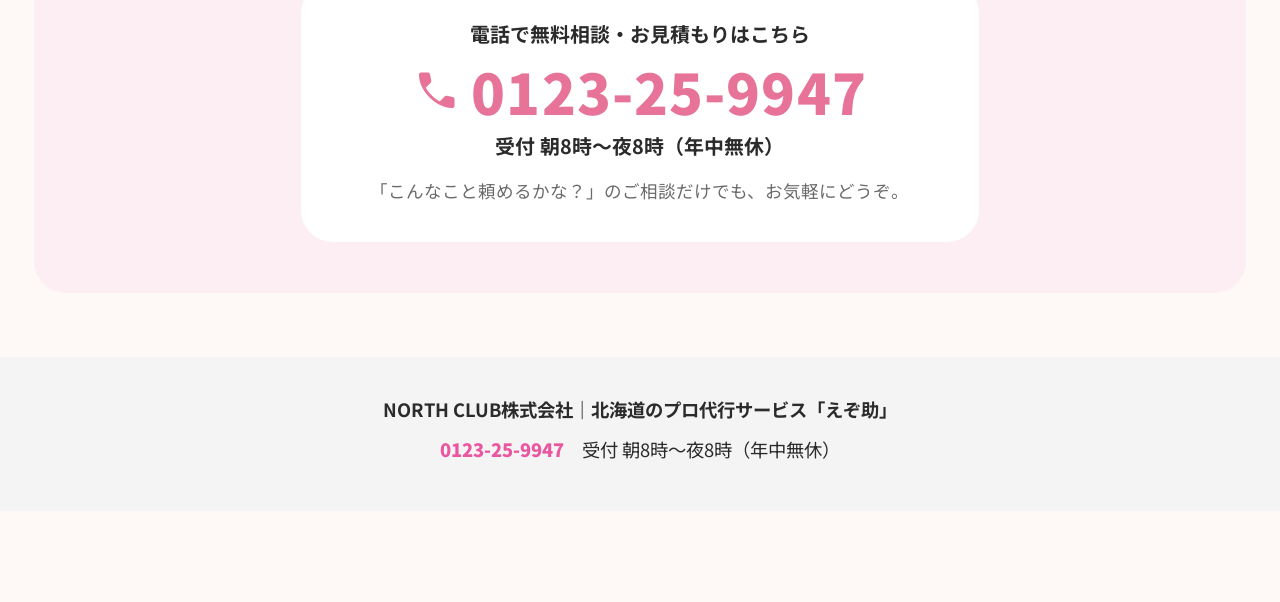
==== commit 8e0664f9: "代行LP: 提供画像9枚のうち8枚を掲載ガイドどおりに配置しUnsplash写真を全廃、お話し相手を削除（全18種）、文字サイズを拡大 Co-Authored-By: Claude Fable 5.2" ====
--- a/daiko/index.html
+++ b/daiko/index.html
@@ -3,13 +3,13 @@
 <head>
 <meta charset="UTF-8" />
 <meta name="viewport" content="width=device-width, initial-scale=1.0" />
-<meta name="description" content="北海道のプロ代行サービス「えぞ助」。買物代行・お墓参り代行・除雪・片付け・パソコンサポートまで全19種。基本料金1時間3,300円〜、お見積もり無料。お電話一本でかけつけます。" />
+<meta name="description" content="北海道のプロ代行サービス「えぞ助」。買物代行・お墓参り代行・除雪・片付け・パソコンサポートまで全18種。基本料金1時間3,300円〜、お見積もり無料。お電話一本でかけつけます。" />
 <title>プロの代行サービス えぞ助｜NORTH CLUB株式会社</title>
 <link rel="preconnect" href="https://fonts.googleapis.com" />
 <link rel="preconnect" href="https://fonts.gstatic.com" crossorigin />
 <link href="https://fonts.googleapis.com/css2?family=Noto+Sans+JP:wght@400;500;600;700;900&display=swap" rel="stylesheet" />
 <link href="https://fonts.googleapis.com/css2?family=Material+Symbols+Rounded:opsz,wght,FILL,GRAD@48,400,1,0" rel="stylesheet" />
-<link rel="stylesheet" href="lp.css?v=8" />
+<link rel="stylesheet" href="lp.css?v=9" />
 </head>
 <body>
 
@@ -28,18 +28,18 @@
   <!-- ヒーロー -->
   <section class="sec sec--plain sec--hero">
     <figure class="hero__photo" id="heroSlides">
-      <img src="../assets/slides/josetsu-1.jpg" alt="えぞ助の店舗前で除雪作業をするホイールローダー" class="is-active" />
-      <img src="../assets/photos/washitsu.jpg" alt="陽の差し込む片付いた和室" loading="lazy" />
+      <img src="../assets/photos/hero-visit.webp" alt="玄関先で買い物袋を手渡す訪問スタッフ" class="is-active" />
+      <img src="../assets/slides/josetsu-1.jpg" alt="えぞ助の店舗前で除雪作業をするホイールローダー" loading="lazy" />
       <img src="../assets/photos/snow-compact.jpg" alt="住宅街で除雪する小型ホイールローダー" loading="lazy" />
-      <img src="../assets/photos/clean-scrub.jpg" alt="手袋をして床を磨く大掃除の様子" loading="lazy" />
-      <img src="../assets/photos/snow-commercial.jpg" alt="夕暮れの駐車場を除雪するホイールローダー" loading="lazy" />
+      <img src="../assets/slides/josetsu-3.jpg" alt="除雪機での雪かき作業" loading="lazy" />
+      <img src="../assets/photos/snow-finish.jpg" alt="建物入口まわりを除雪機で仕上げるスタッフ" loading="lazy" />
     </figure>
     <div class="hero__lead">
       <p class="pill-label">暮らしの代行なら</p>
       <h1 class="hero__title"><span class="nw">プロの代行サービス</span> <strong>えぞ助</strong>に<span class="nw">おまかせ！</span></h1>
       <div class="promise-row">
         <span class="promise">見積もり無料</span>
-        <span class="promise">全19種に対応</span>
+        <span class="promise">全18種に対応</span>
         <span class="promise">秘密厳守</span>
       </div>
     </div>
@@ -76,7 +76,7 @@
         <a class="branch__card" href="#kurashi">
           <img class="branch__photo" src="../assets/photos/senior-support.jpg" alt="笑顔のシニアの方と訪問スタッフ" loading="lazy" />
           <span class="branch__name">暮らしの用事を手伝ってほしい</span>
-          <span class="branch__desc">買い物・お話し相手・パソコンなど</span>
+          <span class="branch__desc">買い物・お墓参り・パソコンなど</span>
         </a>
         <span class="branch__arrow branch__arrow--orange" aria-hidden="true"></span>
         <a class="branch__pill branch__pill--orange" href="#kurashi">暮らしおてつだい</a>
@@ -107,10 +107,11 @@
       </div>
     </div>
 
-    <div class="tiles tiles--3">
-      <figure class="tile"><img src="../assets/photos/washitsu-table.jpg" alt="座卓のある片付いた和室" loading="lazy" /><figcaption>お掃除・片付け</figcaption></figure>
-      <figure class="tile"><img src="../assets/photos/kusakari-jp.jpg" alt="草刈機で斜面の草を刈る様子" loading="lazy" /><figcaption>草刈</figcaption></figure>
-      <figure class="tile"><img src="../assets/slides/josetsu-3.jpg" alt="除雪機での雪かき作業" loading="lazy" /><figcaption>除雪・雪かき</figcaption></figure>
+    <div class="tiles">
+      <figure class="tile"><img src="../assets/photos/cleaning.webp" alt="テーブルを布巾で拭き掃除するスタッフ" loading="lazy" /><figcaption>お掃除・片付け</figcaption></figure>
+      <figure class="tile"><img src="../assets/photos/moving.webp" alt="段ボール箱を玄関から運ぶ作業スタッフ" loading="lazy" /><figcaption>不用品の片付け・引越し</figcaption></figure>
+      <figure class="tile"><img src="../assets/photos/grass-cutting.webp" alt="草刈機で住宅の庭の草を刈るスタッフ" loading="lazy" /><figcaption>草刈</figcaption></figure>
+      <figure class="tile"><img src="../assets/photos/snow-removal.webp" alt="除雪機で玄関前の通路を除雪するスタッフ" loading="lazy" /><figcaption>除雪・雪かき</figcaption></figure>
     </div>
 
     <div class="menu">
@@ -192,7 +193,7 @@
     <h3 class="season-title"><span>今の季節は</span>除雪のご依頼が増えています</h3>
     <div class="gallery">
       <figure><img src="../assets/photos/snow-finish.jpg" alt="建物入口まわりの除雪" loading="lazy" /><figcaption>玄関・通路まわりの仕上げ</figcaption></figure>
-      <figure><img src="../assets/photos/snow-commercial.jpg" alt="駐車場の除雪" loading="lazy" /><figcaption>駐車場・店舗前の除雪</figcaption></figure>
+      <figure><img src="../assets/slides/josetsu-3.jpg" alt="除雪機での雪かき" loading="lazy" /><figcaption>雪に埋まった車まわりも対応</figcaption></figure>
       <figure><img src="../assets/slides/josetsu-4.jpg" alt="大型除雪受付中のホイールローダー" loading="lazy" /><figcaption>大型除雪も受付中</figcaption></figure>
     </div>
 
@@ -241,7 +242,7 @@
     <div class="reason-list">
       <article class="reason">
         <span class="reason__num">1</span>
-        <h3><span class="mark">全19種</span>、まとめて頼める</h3>
+        <h3><span class="mark">全18種</span>、まとめて頼める</h3>
         <p>買い物から除雪、パソコンまで窓口はひとつ。「これも頼めるかな？」のご相談だけでも大歓迎です。</p>
       </article>
       <article class="reason">
@@ -264,25 +265,24 @@
         <img src="../assets/photos/senior-support.jpg" alt="笑顔のシニアの方と訪問スタッフ" loading="lazy" />
       </figure>
       <div class="split__text">
-        <p class="sec-eyebrow sec-eyebrow--orange">外出しづらい時も、話し相手がほしい時も</p>
+        <p class="sec-eyebrow sec-eyebrow--orange">外出しづらい時も、手が回らない時も</p>
         <h2 class="sec-title sec-title--orange">暮らしおてつだい<span class="nw">サービス</span></h2>
         <p class="split__lead">暮らしの「代わりにやってほしい」と「誰かに聞きたい」を、まとめてお受けします。</p>
         <ul class="check check--orange">
           <li>買い物・お墓参りなどの代行</li>
-          <li>お話し相手や各種のご相談</li>
+          <li>就職・恋愛・離婚などのご相談</li>
           <li>パソコン・ホームページ・集客のサポート</li>
         </ul>
       </div>
     </div>
 
-    <div class="tiles tiles--orange">
-      <figure class="tile"><img src="../assets/photos/market-jp.jpg" alt="値札の並ぶ青果売り場" loading="lazy" /><figcaption>買物代行</figcaption></figure>
-      <figure class="tile"><img src="../assets/photos/grave.jpg" alt="緑に囲まれた墓地" loading="lazy" /><figcaption>お墓掃除・お墓参り代行</figcaption></figure>
-      <figure class="tile"><img src="../assets/senior-phone.jpg" alt="電話で話すシニアの方" loading="lazy" /><figcaption>お話し相手</figcaption></figure>
-      <figure class="tile"><img src="../assets/photos/laptop.jpg" alt="ノートパソコンを操作する手元" loading="lazy" /><figcaption>パソコンサポート</figcaption></figure>
-    </div>
-
-    <div class="menu menu--orange">
+    <div class="tiles tiles--3">
+      <figure class="tile"><img src="../assets/photos/grocery-shopping.webp" alt="野菜や果物の入った買い物袋を玄関先に届ける様子" loading="lazy" /><figcaption>買物代行</figcaption></figure>
+      <figure class="tile"><img src="../assets/photos/grave-care.webp" alt="布で墓石を拭き掃除するスタッフ" loading="lazy" /><figcaption>お墓掃除・お墓参り代行</figcaption></figure>
+      <figure class="tile"><img src="../assets/photos/computer-support.webp" alt="シニアの方にノートパソコンの操作を案内するスタッフ" loading="lazy" /><figcaption>パソコンサポート</figcaption></figure>
+    </div>
+
+    <div class="menu menu--orange menu--8">
       <article class="item">
         <span class="ms item__icon" aria-hidden="true">shopping_cart</span>
         <div class="item__text">
@@ -297,14 +297,6 @@
           <h3>お墓掃除・お墓参り代行</h3>
           <p>遠方や多忙で行けない時のお墓掃除・お墓参りを代行します。</p>
           <p class="tags">お墓掃除／お墓参り代行／ご報告</p>
-        </div>
-      </article>
-      <article class="item">
-        <span class="ms item__icon" aria-hidden="true">forum</span>
-        <div class="item__text">
-          <h3>お話し相手</h3>
-          <p>ひとりで過ごす時間が長い方の、ちょっとしたお話し相手になります。</p>
-          <p class="tags">見守り／雑談／ご家族の安心</p>
         </div>
       </article>
       <article class="item">
--- a/daiko/lp.css
+++ b/daiko/lp.css
@@ -29,7 +29,7 @@
 * { margin: 0; padding: 0; box-sizing: border-box; }
 
 html {
-  font-size: clamp(16px, 11px + 0.5vw, 24px);
+  font-size: clamp(17px, 12px + 0.62vw, 28px);
   scroll-behavior: smooth;
   scroll-padding-top: 2em;
 }
@@ -355,7 +355,6 @@
   margin-bottom: 1.2em;
 }
 .tiles.tiles--3 { grid-template-columns: repeat(3, 1fr); }
-.tiles--3 .tile img { aspect-ratio: 16 / 10; }
 .tile { position: relative; border-radius: var(--r-md); overflow: hidden; }
 .tile img { width: 100%; aspect-ratio: 4 / 3; object-fit: cover; }
 .tile figcaption {
@@ -415,6 +414,8 @@
   font-weight: 700;
 }
 .menu--orange .tags { color: var(--orange-deep); }
+
+.menu.menu--8 { grid-template-columns: repeat(2, 1fr); }
 
 .svc-other {
   margin-top: 1.2em;
@@ -754,6 +755,7 @@
   .top__logo img { height: 4.2em; }
   .tiles { gap: 0.6em; }
   .tiles.tiles--3 { grid-template-columns: 1fr; }
+  .menu.menu--8 { grid-template-columns: 1fr; }
   .tile figcaption { font-size: 0.82em; padding: 1.4em 0.6em 0.5em; }
   .sticky-bar { padding: 0.4em 12px; }
   .sticky-bar__tel { font-size: 0.98em; }
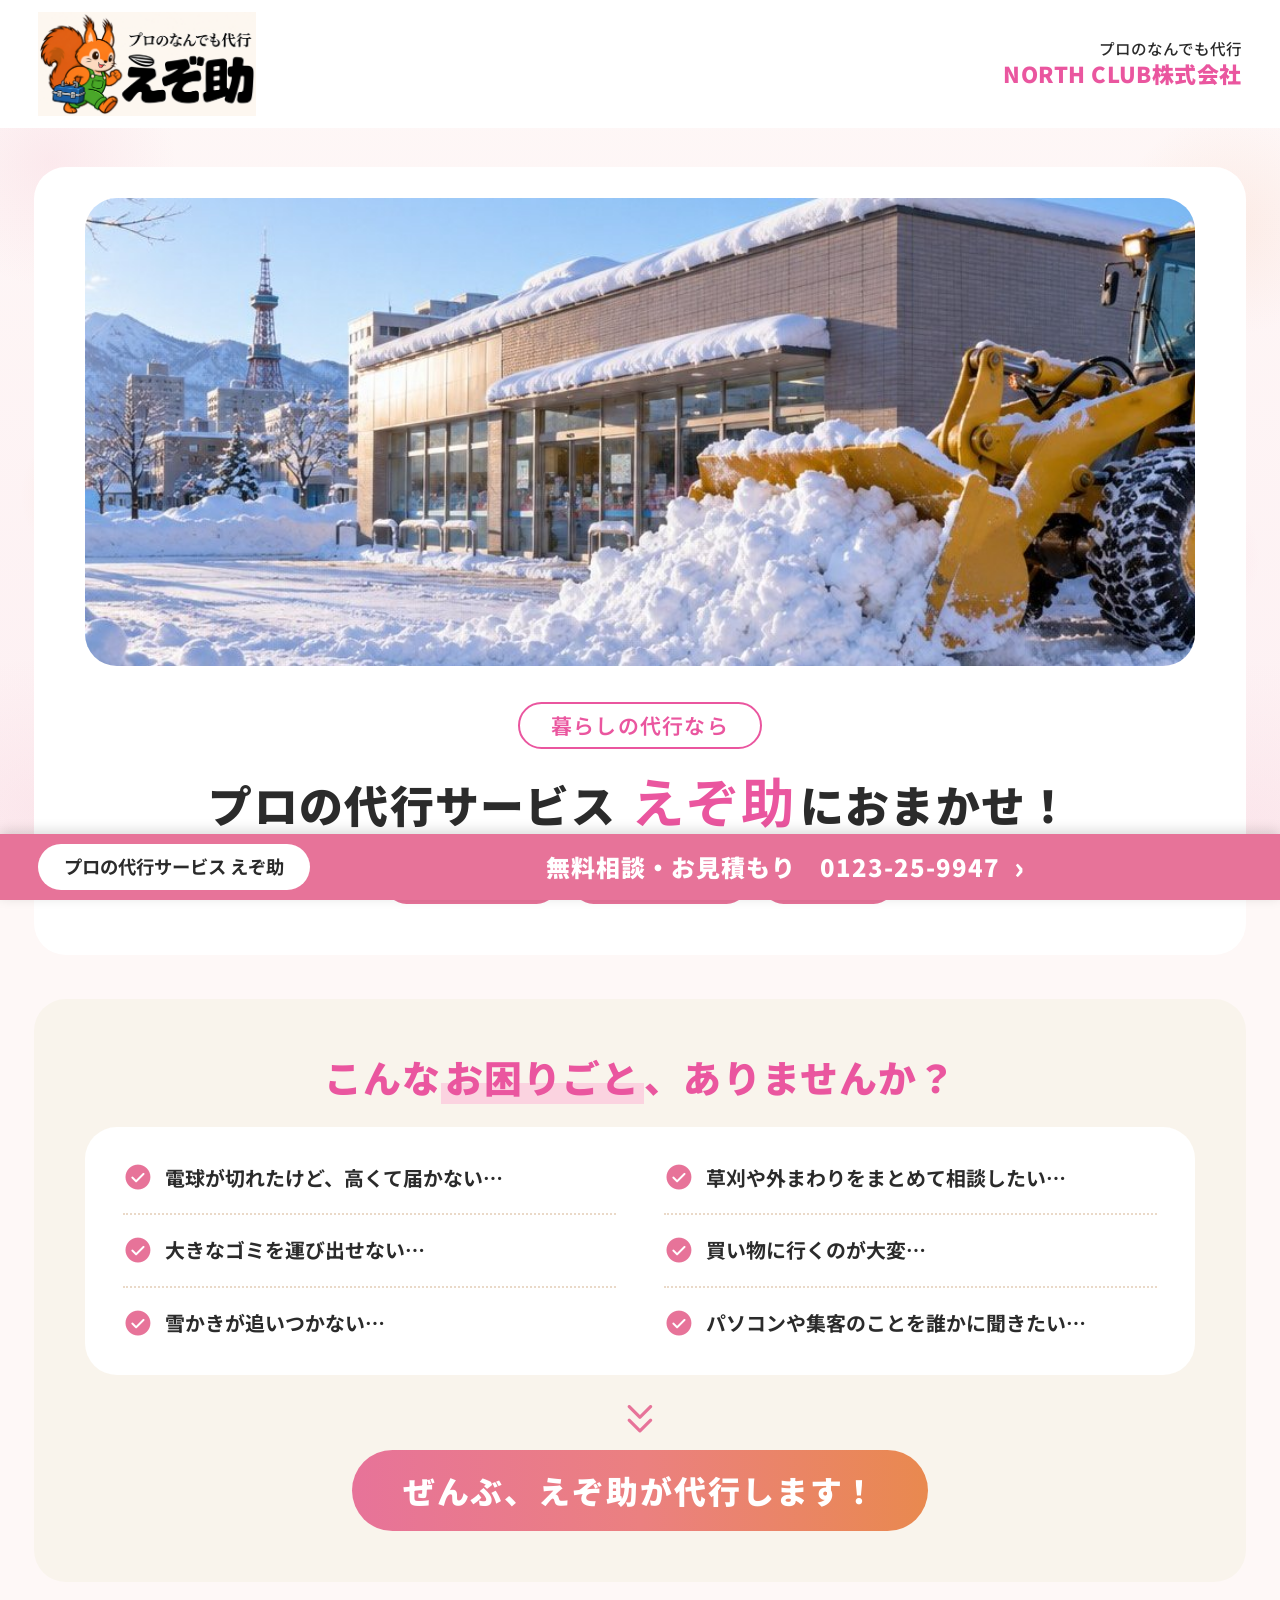
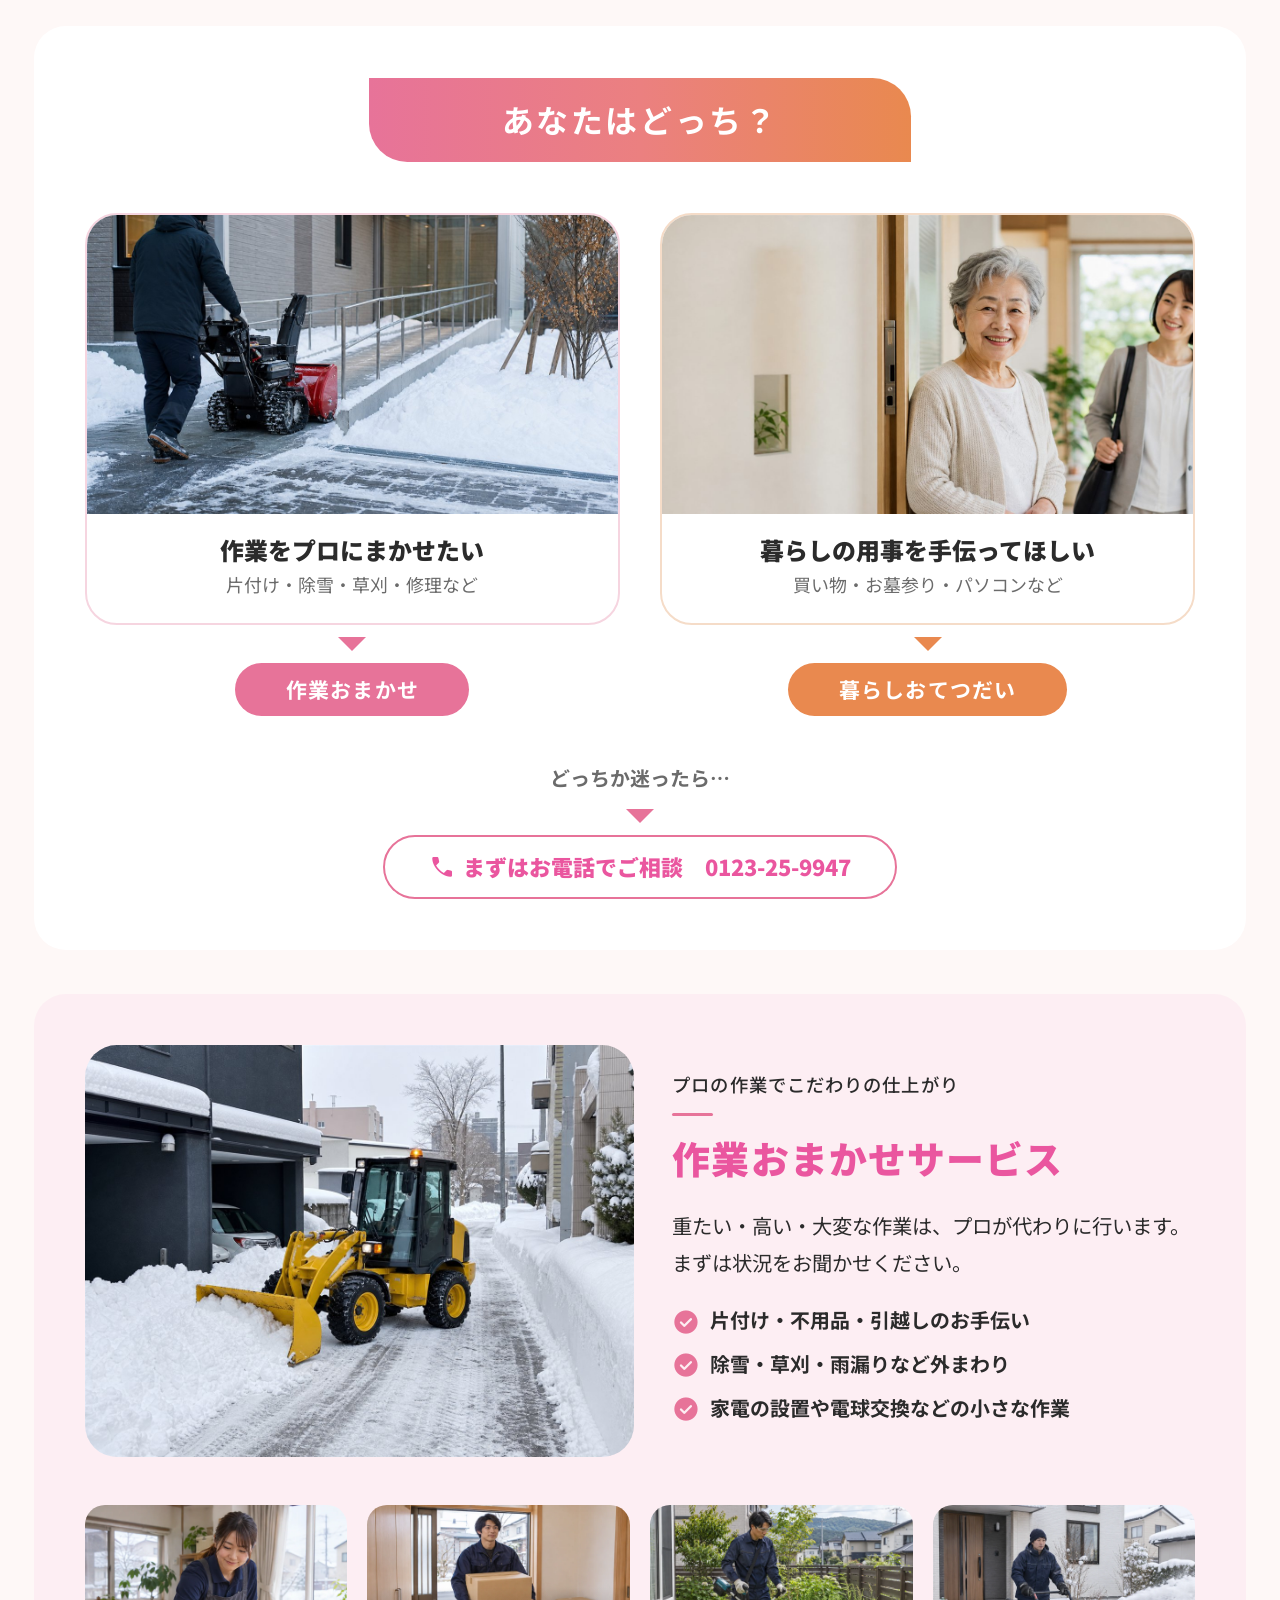
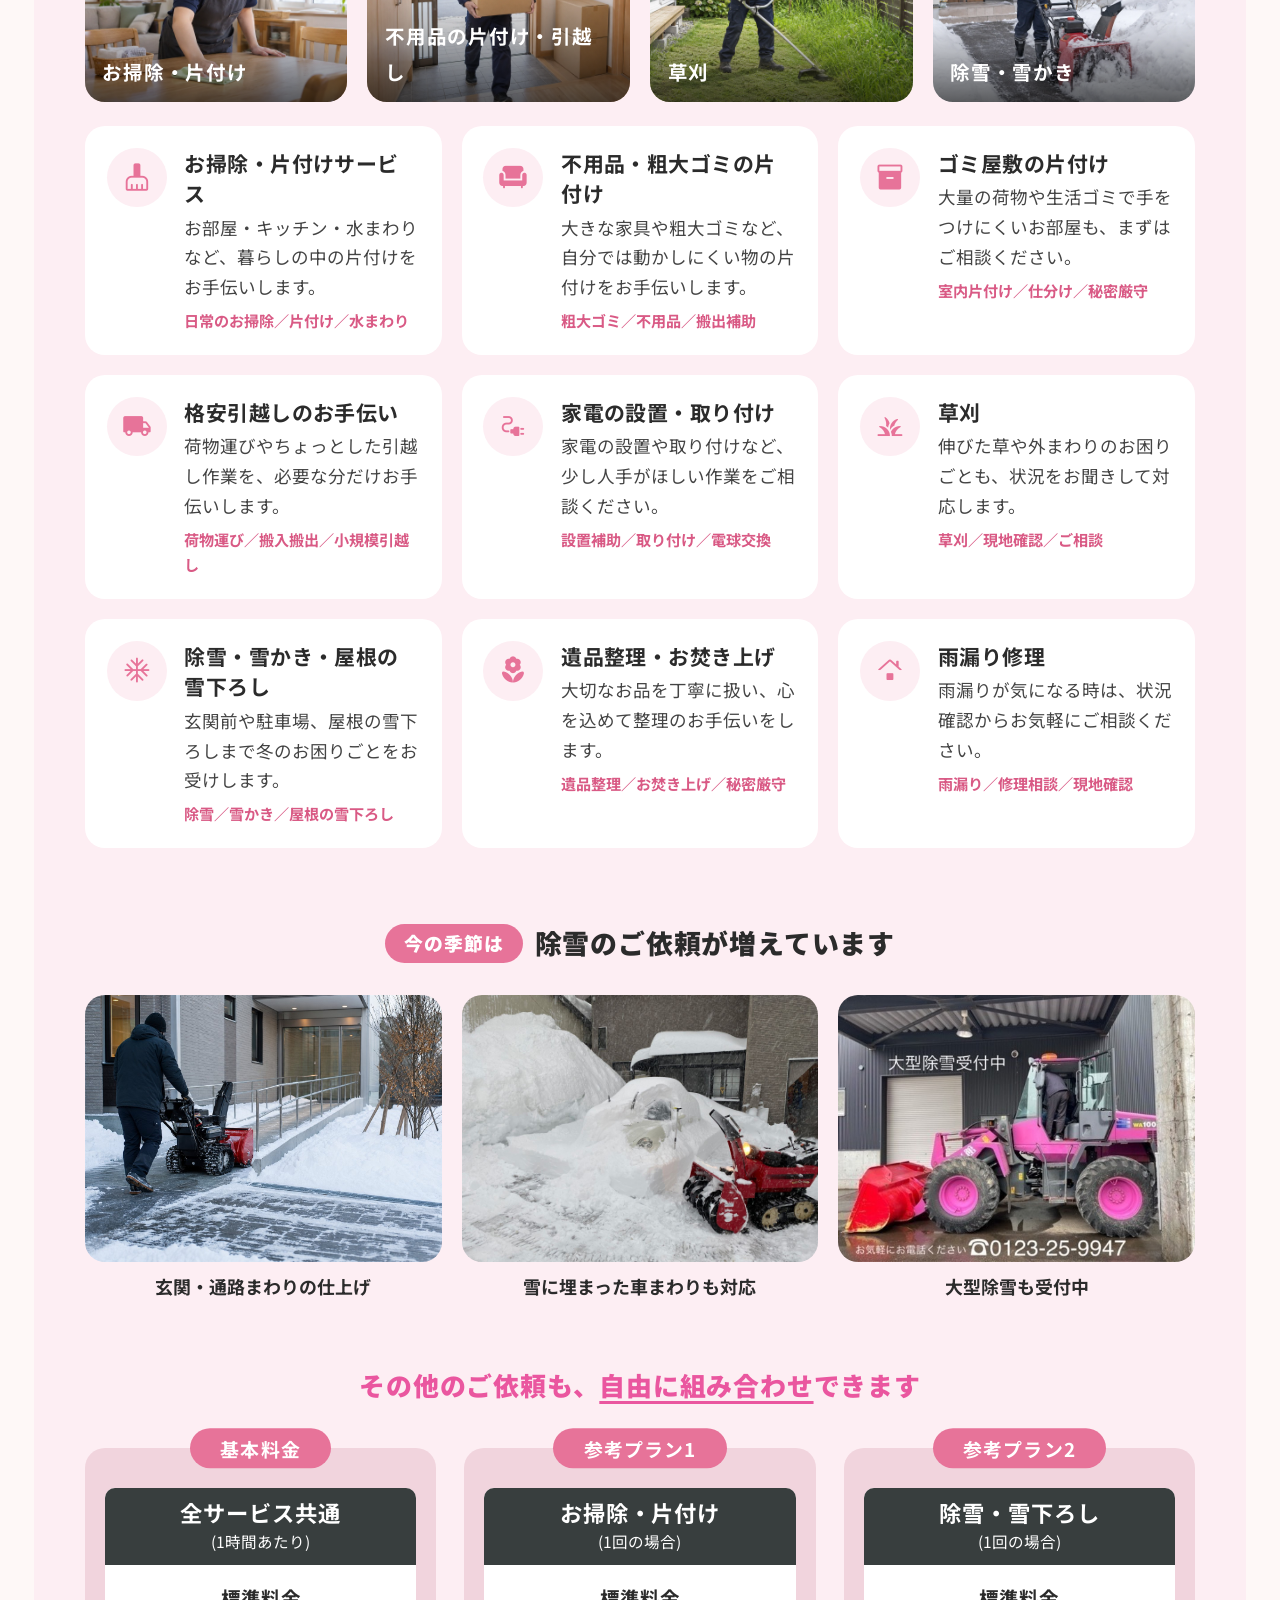
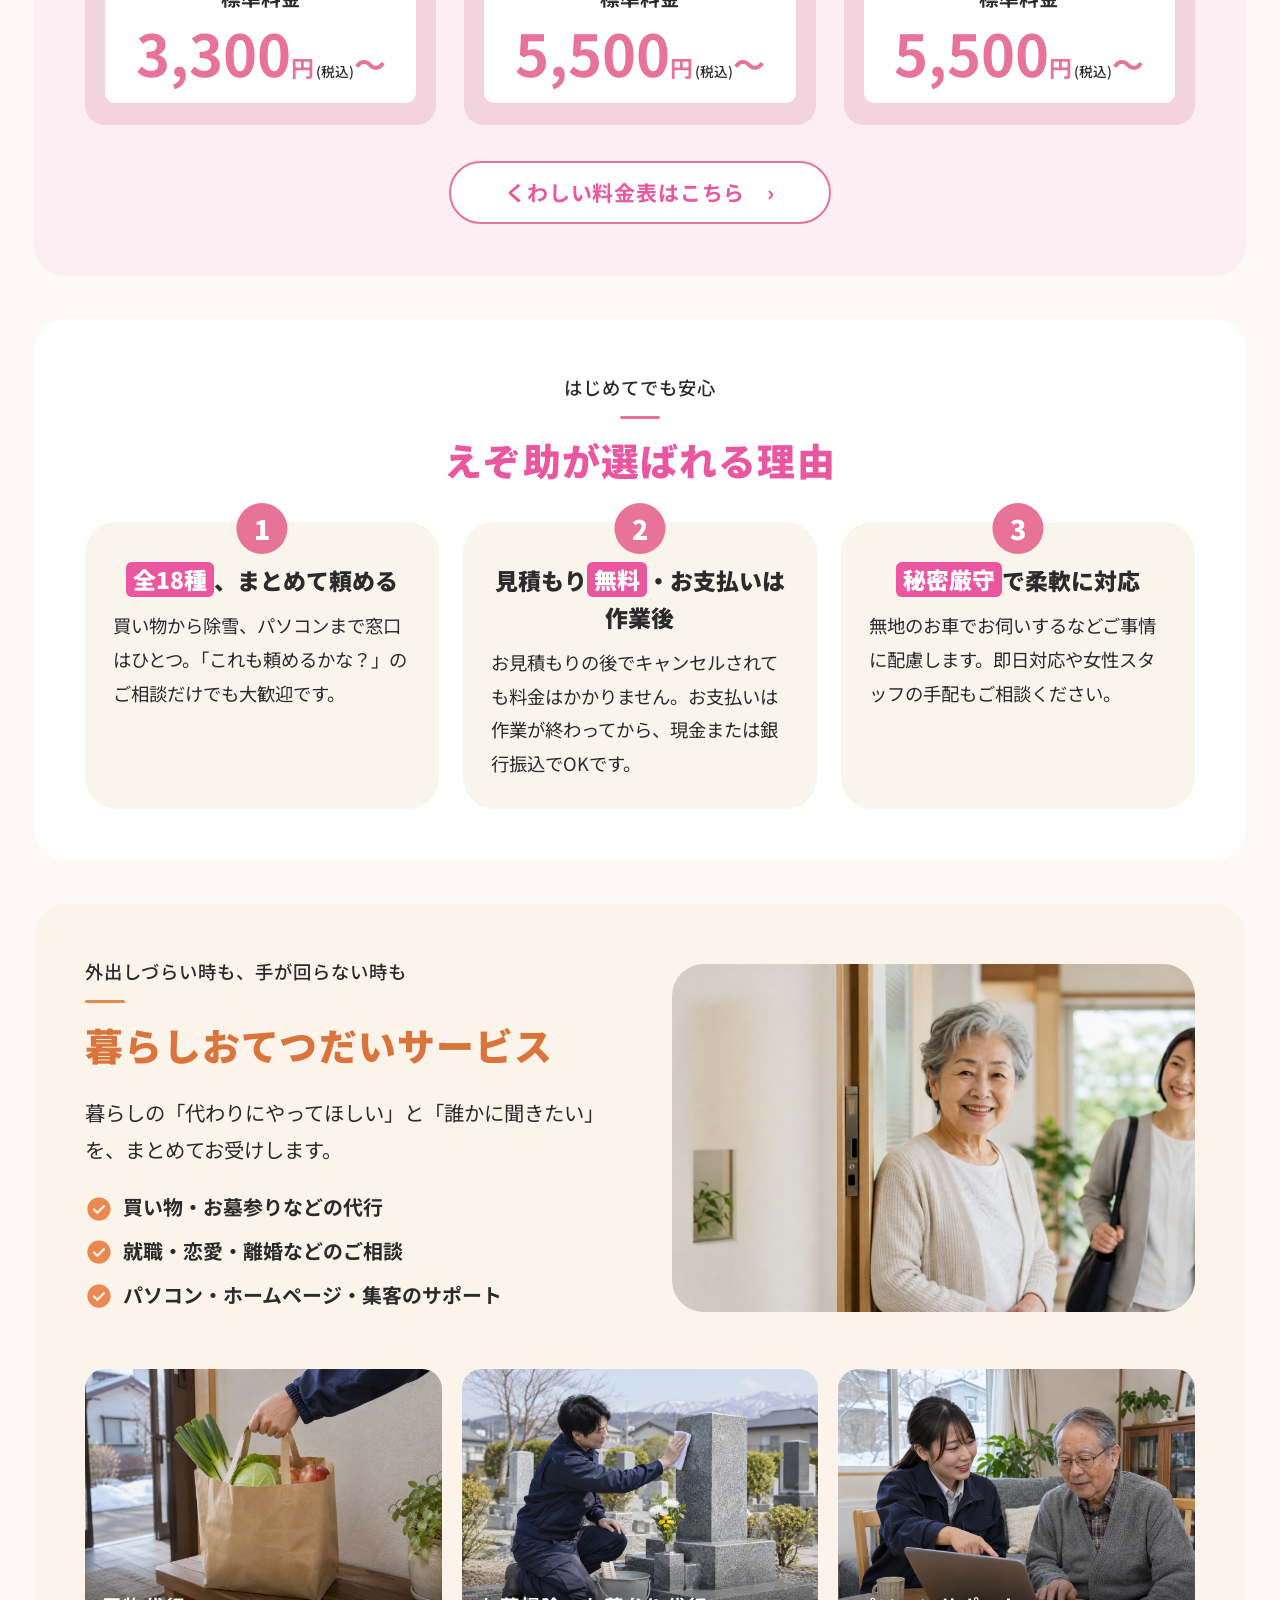
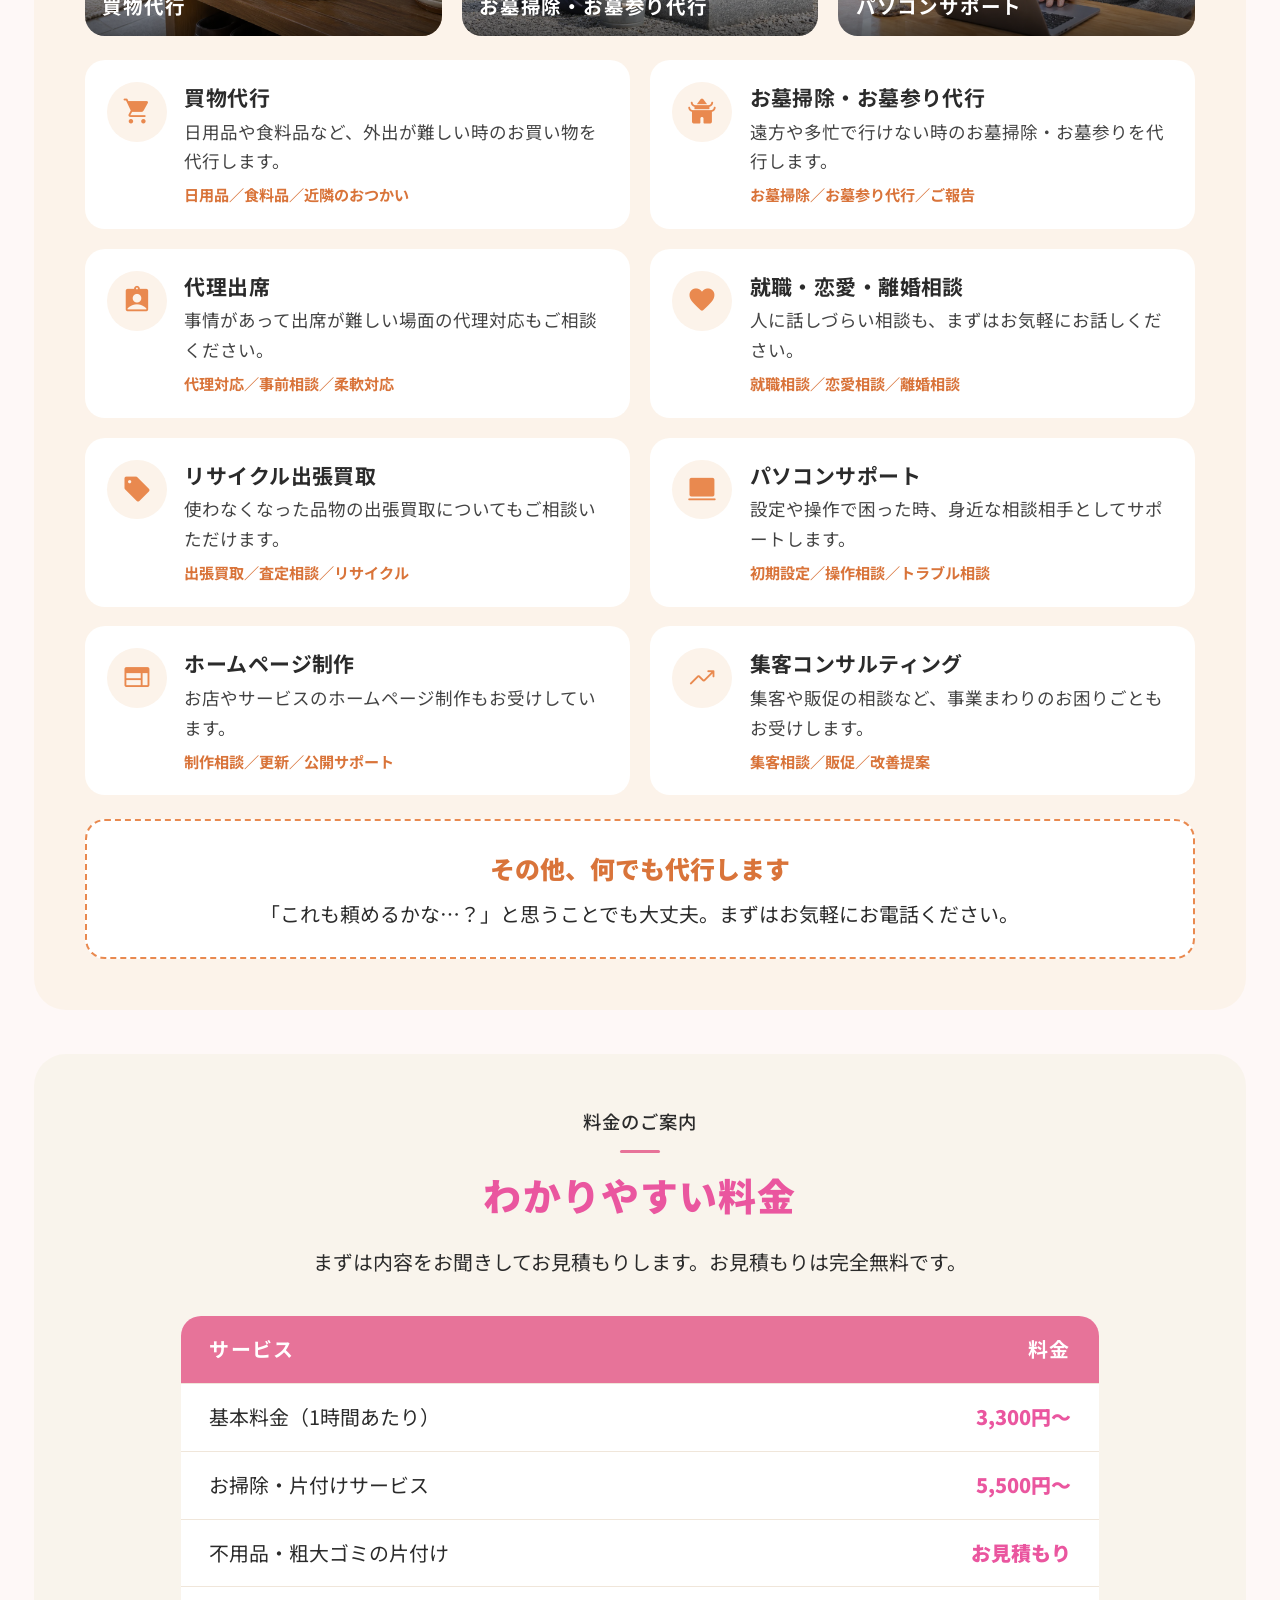
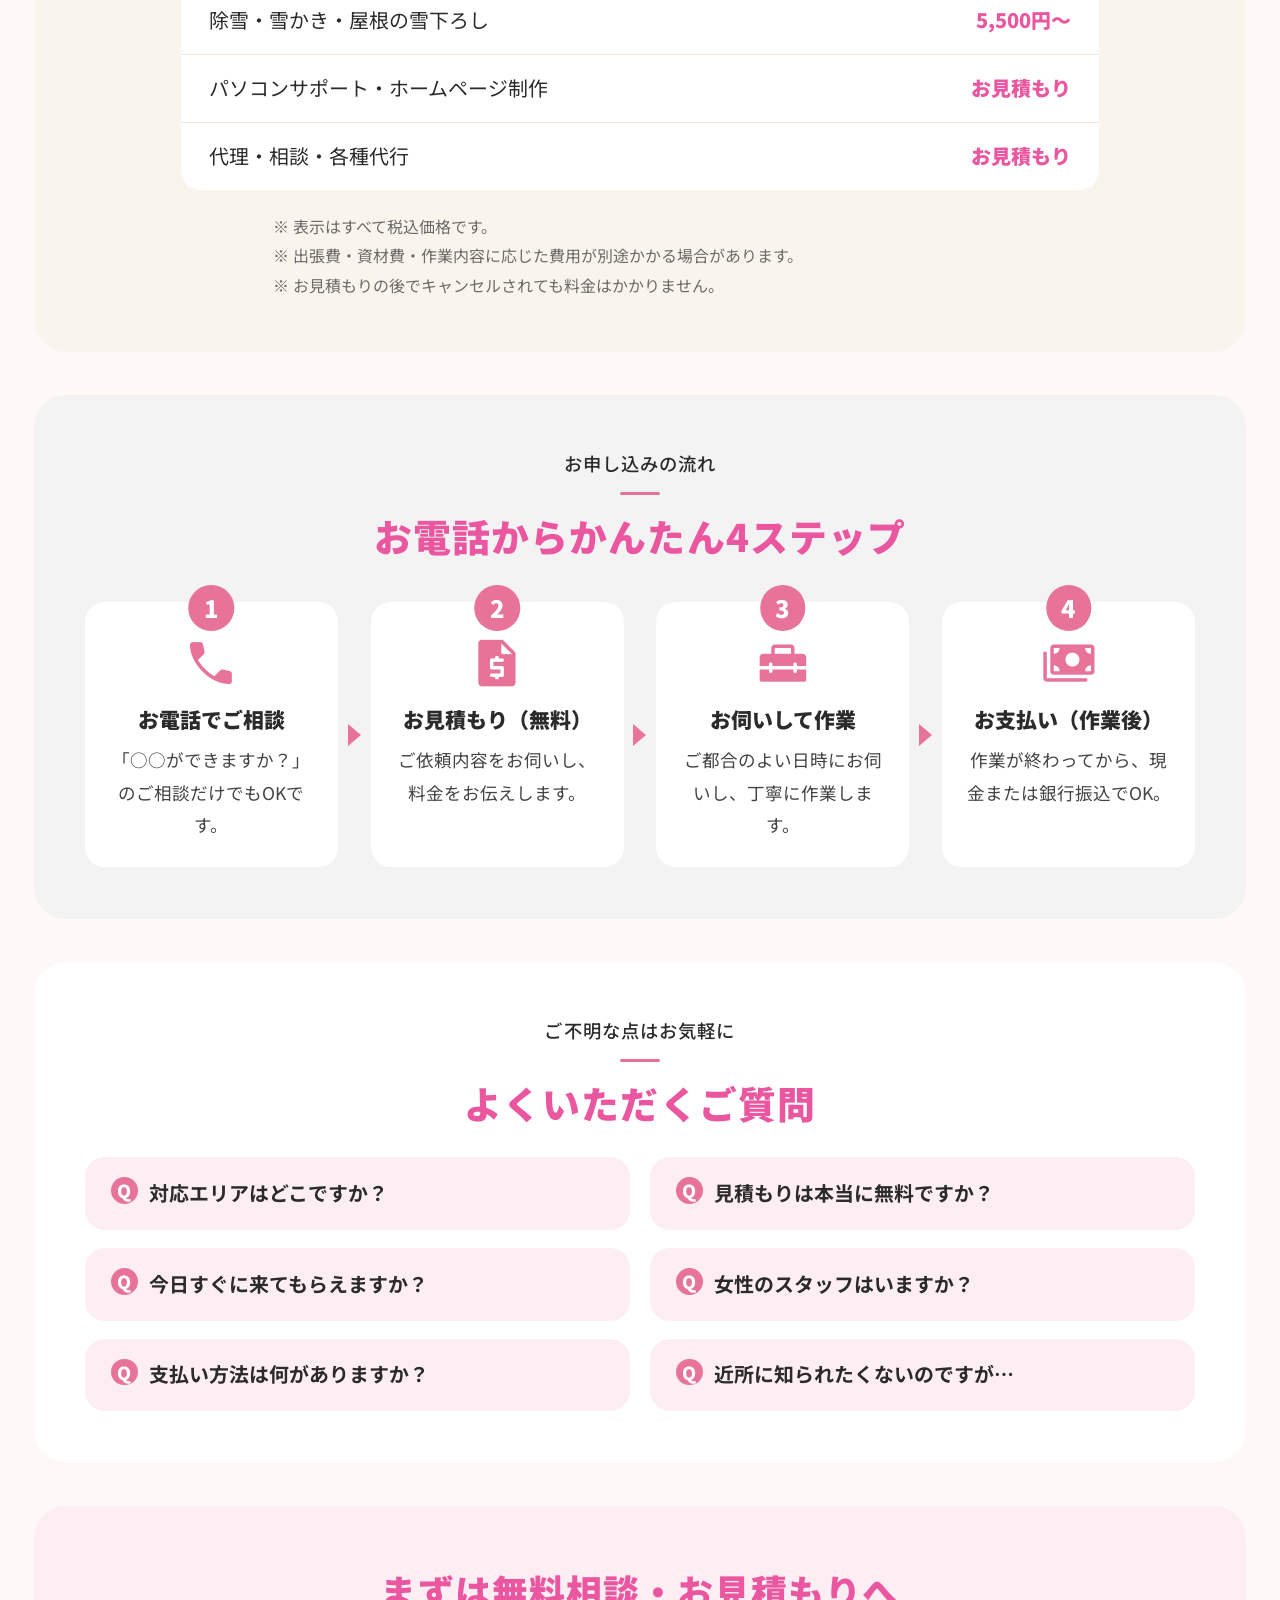
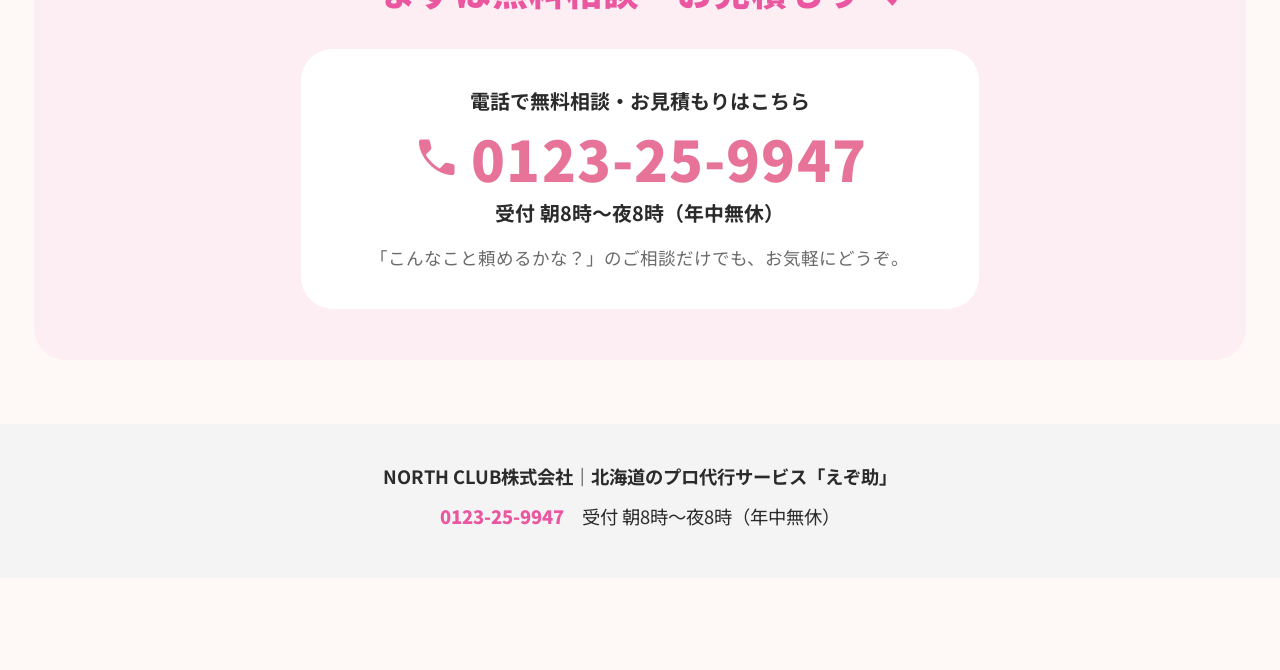
==== commit 2bcdbd29: "代行LP: お困りごと欄をチェックリスト型に作り直し、スクロール表示・写真ズーム・矢印や電話アイコンのアニメーションを追加、文言修正 Co-Authored-By: Claude Fable 5.2 " ====
--- a/daiko/index.html
+++ b/daiko/index.html
@@ -9,7 +9,7 @@
 <link rel="preconnect" href="https://fonts.gstatic.com" crossorigin />
 <link href="https://fonts.googleapis.com/css2?family=Noto+Sans+JP:wght@400;500;600;700;900&display=swap" rel="stylesheet" />
 <link href="https://fonts.googleapis.com/css2?family=Material+Symbols+Rounded:opsz,wght,FILL,GRAD@48,400,1,0" rel="stylesheet" />
-<link rel="stylesheet" href="lp.css?v=9" />
+<link rel="stylesheet" href="lp.css?v=10" />
 </head>
 <body>
 
@@ -47,16 +47,17 @@
 
   <!-- お困りごと -->
   <section class="sec sec--cream">
-    <h2 class="sec-title">こんなお困りごと、<span class="nw">ありませんか？</span></h2>
-    <div class="bubble-grid">
-      <div class="bubble">電球が切れたけど、高くて届かない…</div>
-      <div class="bubble">草刈や外まわりをまとめて相談したい…</div>
-      <div class="bubble">大きなゴミを運び出せない…</div>
-      <div class="bubble">買い物に行くのが大変…</div>
-      <div class="bubble">雪かきが追いつかない…</div>
-      <div class="bubble">パソコンや集客のことを誰かに聞きたい…</div>
-    </div>
-    <p class="bubble-answer">ぜんぶ、えぞ助が代行します！</p>
+    <h2 class="sec-title">こんな<span class="hl">お困りごと</span>、<span class="nw">ありませんか？</span></h2>
+    <ul class="worry">
+      <li><span class="ms" aria-hidden="true">check_circle</span>電球が切れたけど、高くて届かない…</li>
+      <li><span class="ms" aria-hidden="true">check_circle</span>草刈や外まわりをまとめて相談したい…</li>
+      <li><span class="ms" aria-hidden="true">check_circle</span>大きなゴミを運び出せない…</li>
+      <li><span class="ms" aria-hidden="true">check_circle</span>買い物に行くのが大変…</li>
+      <li><span class="ms" aria-hidden="true">check_circle</span>雪かきが追いつかない…</li>
+      <li><span class="ms" aria-hidden="true">check_circle</span>パソコンや集客のことを誰かに聞きたい…</li>
+    </ul>
+    <span class="ms worry__arrow" aria-hidden="true">keyboard_double_arrow_down</span>
+    <p class="answer"><span>ぜんぶ、えぞ助が代行します！</span></p>
   </section>
 
   <!-- 分岐フロー -->
@@ -66,7 +67,7 @@
       <div class="branch__col">
         <a class="branch__card" href="#sagyou">
           <img class="branch__photo" src="../assets/photos/snow-finish.jpg" alt="除雪機で作業するスタッフ" loading="lazy" />
-          <span class="branch__name">作業はプロにまかせたい</span>
+          <span class="branch__name">作業をプロにまかせたい</span>
           <span class="branch__desc">片付け・除雪・草刈・修理など</span>
         </a>
         <span class="branch__arrow" aria-hidden="true"></span>
@@ -478,6 +479,27 @@
     slides[i].classList.add("is-active");
   }, 3000);
 })();
+
+(function () {
+  if (!("IntersectionObserver" in window)) return;
+  if (window.matchMedia("(prefers-reduced-motion: reduce)").matches) return;
+  var sel = ".sec-eyebrow, .sec-title, .band__lead, .hero__lead > *, .worry li, .worry__arrow, .answer, .docchi, .branch__col, .maigo, .split__photo, .split__text, .tile, .item, .svc-other, .season-title, .gallery figure, .free-combo, .plan, .btn-row, .reason, .price-table, .fine-print, .fstep, .farrow, .faq details, .cta__title, .cta__card";
+  var io = new IntersectionObserver(function (entries) {
+    entries.forEach(function (entry) {
+      if (!entry.isIntersecting) return;
+      var el = entry.target;
+      el.classList.add("is-in");
+      io.unobserve(el);
+      setTimeout(function () { el.style.transitionDelay = ""; }, 1400);
+    });
+  }, { threshold: 0.1, rootMargin: "0px 0px -5% 0px" });
+  Array.prototype.forEach.call(document.querySelectorAll(sel), function (el) {
+    var sibs = Array.prototype.filter.call(el.parentElement.children, function (c) { return c.matches(sel); });
+    el.style.transitionDelay = Math.min(sibs.indexOf(el), 8) * 80 + "ms";
+    el.classList.add("reveal");
+    io.observe(el);
+  });
+})();
 </script>
 </body>
 </html>
--- a/daiko/lp.css
+++ b/daiko/lp.css
@@ -154,9 +154,10 @@
   height: 100%;
   object-fit: cover;
   opacity: 0;
-  transition: opacity 0.9s ease;
-}
-.hero__photo img.is-active { opacity: 1; }
+  transform: scale(1.07);
+  transition: opacity 0.9s ease, transform 4.2s ease-out;
+}
+.hero__photo img.is-active { opacity: 1; transform: scale(1); }
 
 .pill-label {
   display: inline-block;
@@ -190,36 +191,50 @@
   letter-spacing: 0.05em;
 }
 
-/* ---------- 吹き出し ---------- */
-.bubble-grid {
+/* ---------- お困りごとチェックリスト ---------- */
+.hl {
+  background: linear-gradient(transparent 62%, #FBD3E0 62%);
+  padding: 0 0.1em;
+}
+.worry {
+  list-style: none;
   display: grid;
-  grid-template-columns: repeat(3, 1fr);
-  gap: 1.1em 1em;
-  margin-top: 1.2em;
-}
-.bubble {
-  background: var(--white);
-  border-radius: var(--r-md);
-  padding: 0.95em 1.2em;
-  font-weight: 500;
-  font-size: 0.95em;
-  position: relative;
+  grid-template-columns: repeat(2, 1fr);
+  column-gap: 2.4em;
+  background: var(--white);
+  border-radius: var(--r-lg);
+  padding: 0.8em clamp(1.2em, 3vw, 2.6em);
+  max-width: 58em;
+  margin: 1.2em auto 0;
   text-align: left;
 }
-.bubble::after {
-  content: "";
-  position: absolute;
-  left: 2em;
-  bottom: -0.62em;
-  border: 0.34em solid transparent;
-  border-top-color: var(--white);
-}
-.bubble-answer {
-  margin-top: 1.5em;
-  font-size: 1.55em;
-  font-weight: 900;
-  color: var(--magenta);
-  letter-spacing: 0.03em;
+.worry li {
+  display: flex;
+  align-items: center;
+  gap: 0.6em;
+  padding: 0.85em 0;
+  font-weight: 700;
+  border-bottom: 2px dotted #EAD9C8;
+}
+.worry li:nth-last-child(-n+2) { border-bottom: none; }
+.worry li .ms { color: var(--pink); font-size: 1.5em; flex: 0 0 auto; }
+.worry__arrow {
+  display: block;
+  margin: 0.35em auto 0.1em;
+  font-size: 2.6em;
+  color: var(--pink);
+  animation: bob 1.6s ease-in-out infinite;
+}
+.answer { margin-top: 0.2em; }
+.answer span {
+  display: inline-block;
+  background: var(--grad-docchi);
+  color: var(--white);
+  font-size: 1.6em;
+  font-weight: 900;
+  letter-spacing: 0.06em;
+  border-radius: var(--r-pill);
+  padding: 0.35em 1.6em;
 }
 
 /* ---------- あなたはどっち？ ---------- */
@@ -734,9 +749,69 @@
 .sticky-bar__arrow { font-size: 1.25em; font-weight: 900; }
 .sticky-bar__tel:hover { opacity: 0.9; }
 
+/* ---------- アニメーション ---------- */
+@keyframes bob {
+  0%, 100% { transform: translateY(0); }
+  50% { transform: translateY(0.18em); }
+}
+@keyframes nudge {
+  0%, 100% { transform: translateX(0); }
+  50% { transform: translateX(0.22em); }
+}
+@keyframes ring {
+  0%, 86%, 100% { transform: rotate(0); }
+  88% { transform: rotate(-14deg); }
+  91% { transform: rotate(12deg); }
+  94% { transform: rotate(-9deg); }
+  97% { transform: rotate(6deg); }
+}
+@keyframes pop {
+  0% { transform: scale(0.4); opacity: 0; }
+  70% { transform: scale(1.18); opacity: 1; }
+  100% { transform: scale(1); opacity: 1; }
+}
+@keyframes rise {
+  from { transform: translateY(100%); }
+  to { transform: translateY(0); }
+}
+
+/* スクロールで現れる（JSが .reveal を付けたものだけ隠す） */
+.reveal {
+  opacity: 0;
+  transform: translateY(1.4em);
+  transition: opacity 0.7s ease, transform 0.7s cubic-bezier(0.2, 0.7, 0.2, 1);
+}
+.reveal.is-in { opacity: 1; transform: none; }
+.answer.reveal { transform: scale(0.85); }
+.answer.reveal.is-in { transform: none; }
+.worry li.is-in .ms { animation: pop 0.55s 0.25s both; }
+
+/* 写真のホバー拡大 */
+.tile img, .branch__photo { transition: transform 0.6s ease; }
+.tile:hover img, .branch__card:hover .branch__photo { transform: scale(1.06); }
+
+/* アイコン・ボタンの動き */
+.item__icon { transition: transform 0.25s ease, background 0.25s ease; }
+.item:hover .item__icon { transform: scale(1.15) rotate(-6deg); }
+.farrow { animation: nudge 1.4s ease-in-out infinite; }
+.cta__telicon, .maigo__tel .ms { animation: ring 3.2s ease-in-out infinite; transform-origin: 50% 60%; }
+.sticky-bar { animation: rise 0.6s 0.4s both cubic-bezier(0.2, 0.7, 0.2, 1); }
+.sticky-bar__arrow { animation: nudge 1.2s ease-in-out infinite; display: inline-block; }
+.branch__arrow { animation: bob 1.6s ease-in-out infinite; }
+.promise { transition: transform 0.2s ease; }
+.promise:hover { transform: translateY(-2px); }
+.btn-outline, .maigo__tel, .branch__pill { transition: transform 0.2s ease, background 0.2s ease; }
+.btn-outline:hover, .maigo__tel:hover, .branch__pill:hover { transform: translateY(-2px); }
+
+@media (prefers-reduced-motion: reduce) {
+  *, *::before, *::after { animation: none !important; transition: none !important; }
+  .reveal { opacity: 1; transform: none; }
+  .hero__photo img { transform: none; }
+}
+
 /* ---------- 中間幅 ---------- */
 @media (max-width: 1100px) {
-  .menu, .bubble-grid, .tiles { grid-template-columns: repeat(2, 1fr); }
+  .menu, .tiles { grid-template-columns: repeat(2, 1fr); }
   .sticky-bar__label { display: none; }
   .flow { flex-wrap: wrap; gap: 1.6em 0.5em; }
   .fstep { flex: 1 1 14em; }
@@ -759,7 +834,9 @@
   .tile figcaption { font-size: 0.82em; padding: 1.4em 0.6em 0.5em; }
   .sticky-bar { padding: 0.4em 12px; }
   .sticky-bar__tel { font-size: 0.98em; }
-  .menu, .bubble-grid, .reason-list, .faq, .gallery, .plan-area, .branch { grid-template-columns: 1fr; }
+  .menu, .worry, .reason-list, .faq, .gallery, .plan-area, .branch { grid-template-columns: 1fr; }
+  .worry li:nth-last-child(2) { border-bottom: 2px dotted #EAD9C8; }
+  .answer span { font-size: 1.2em; padding: 0.4em 1.1em; }
   .reason-list { gap: 1.8em; }
   .plan-area { gap: 1.8em; }
   .hero__photo { height: 13em; }
@@ -776,6 +853,7 @@
     border-top: 0.7em solid var(--pink);
     border-bottom: none;
     margin: -0.5em 0;
+    animation-name: bob;
   }
   .plan__price strong { font-size: 2.4em; }
   .maigo__tel { font-size: 0.95em; padding: 0.45em 1.2em; }
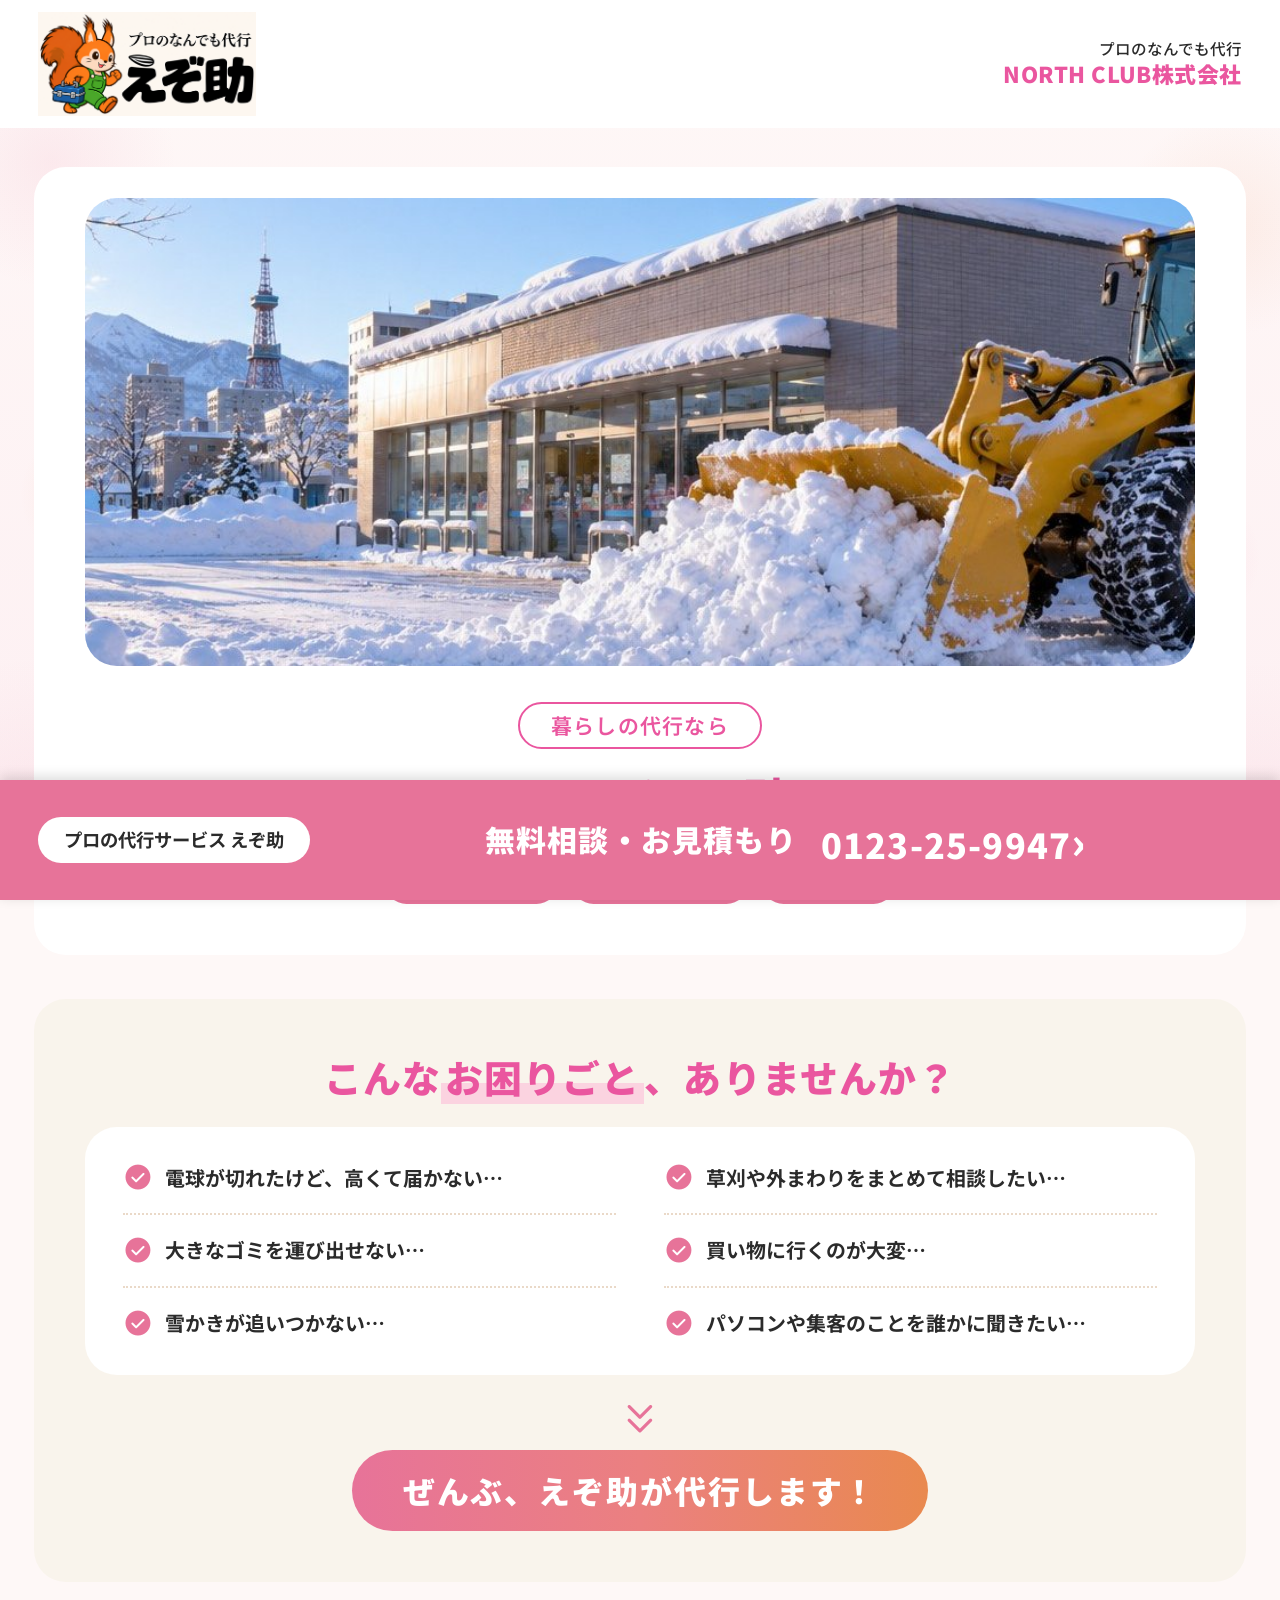
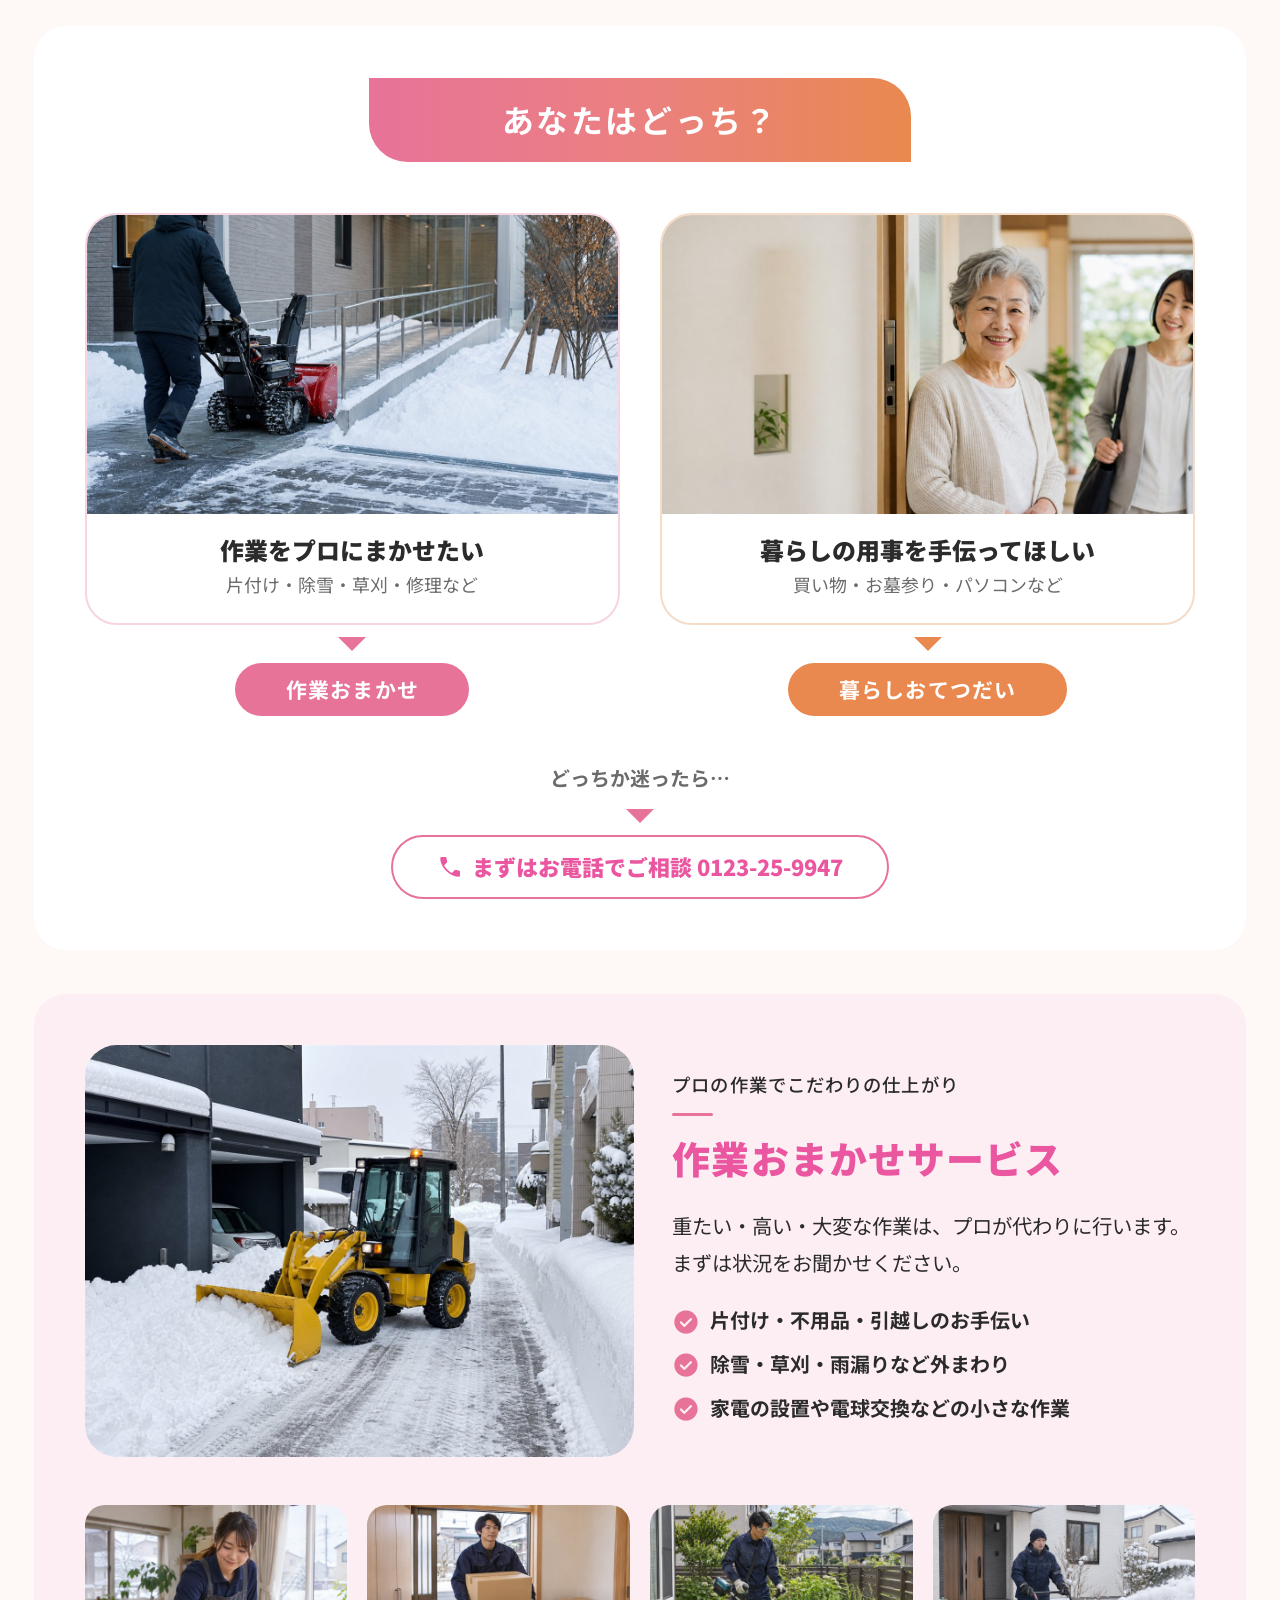
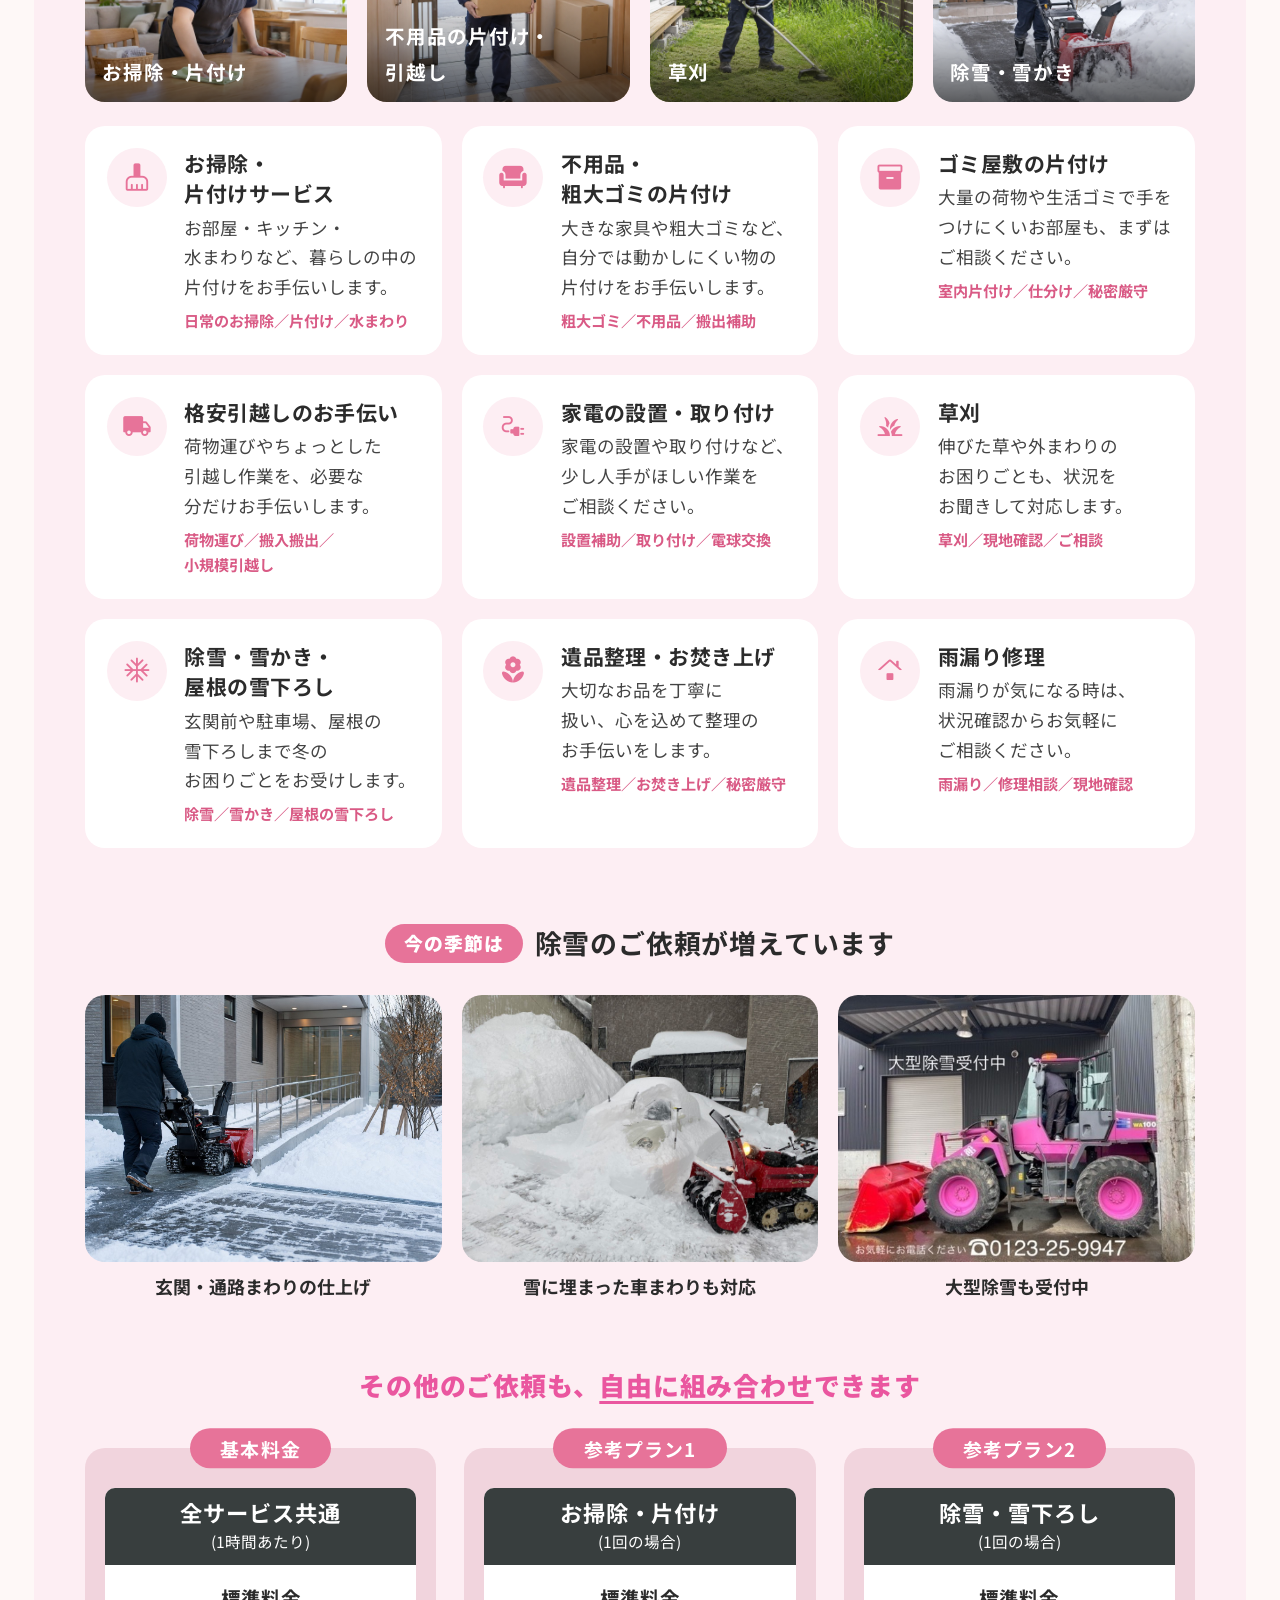
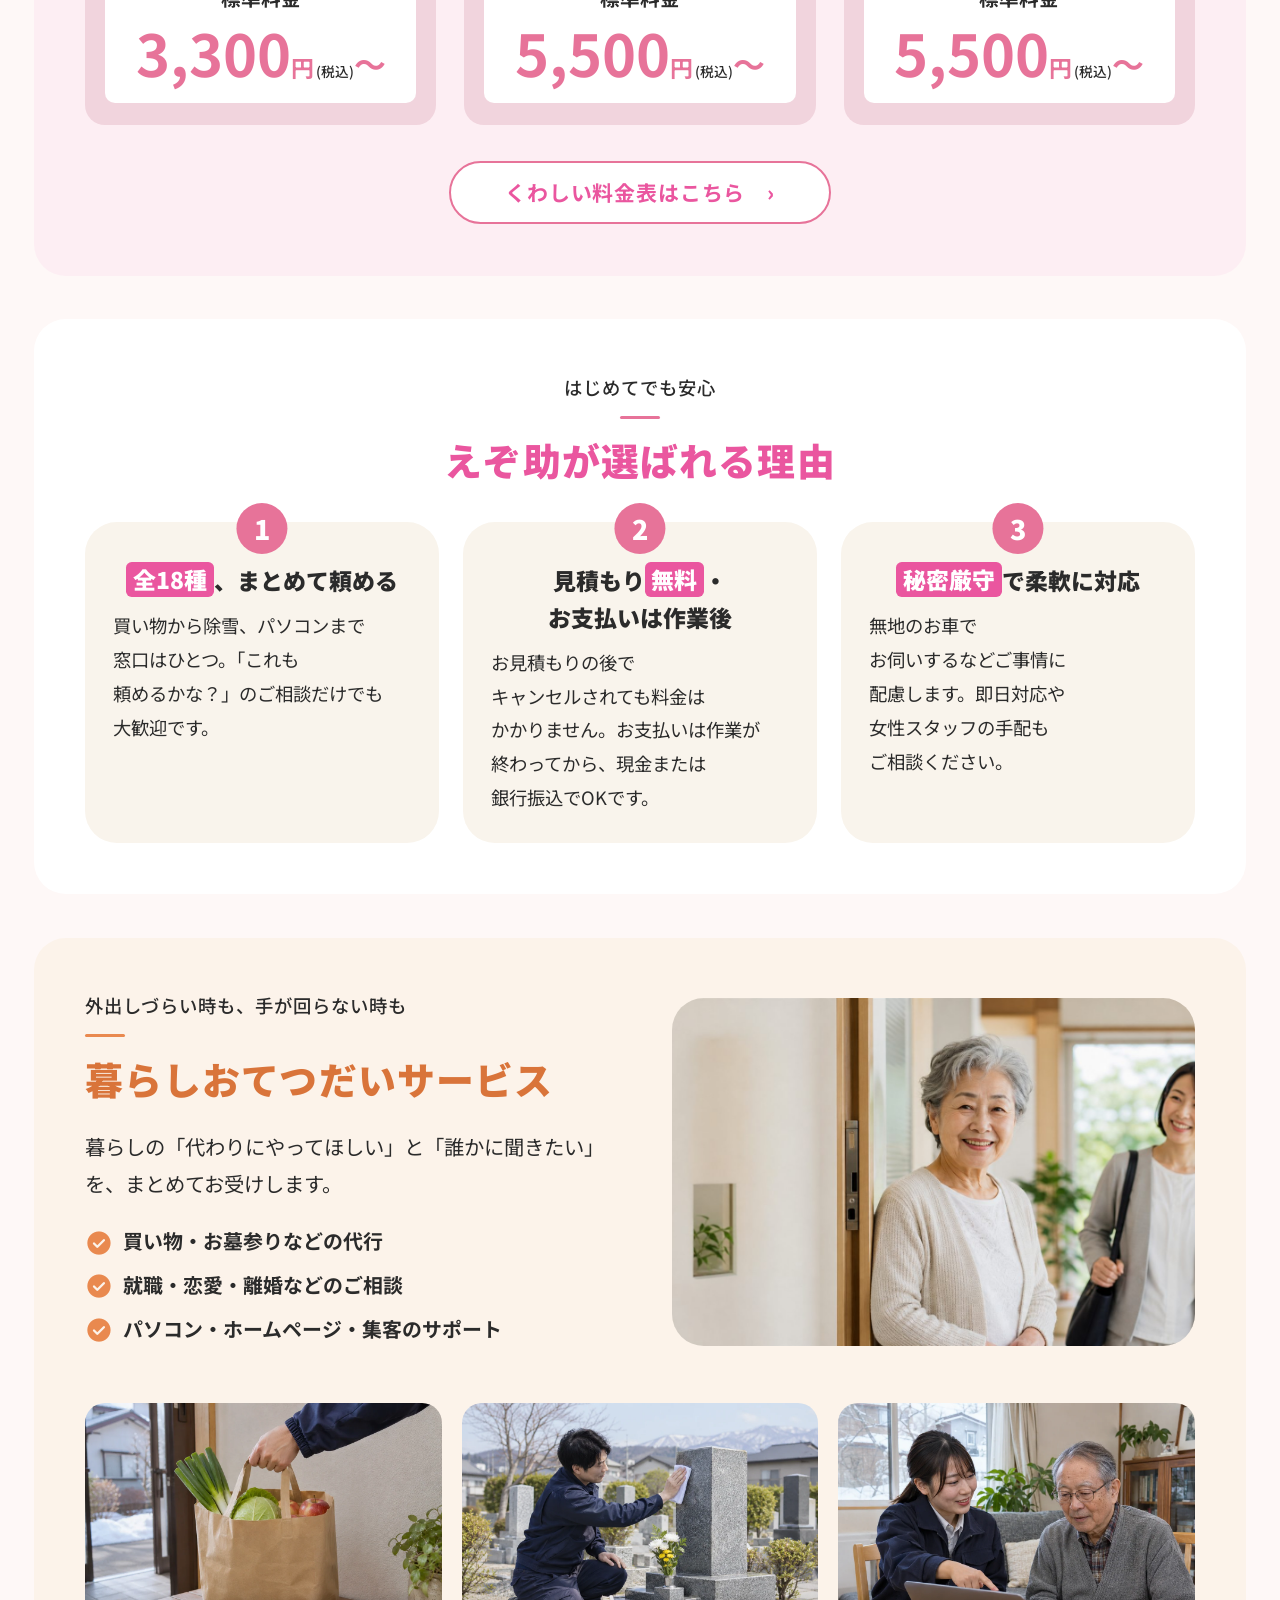
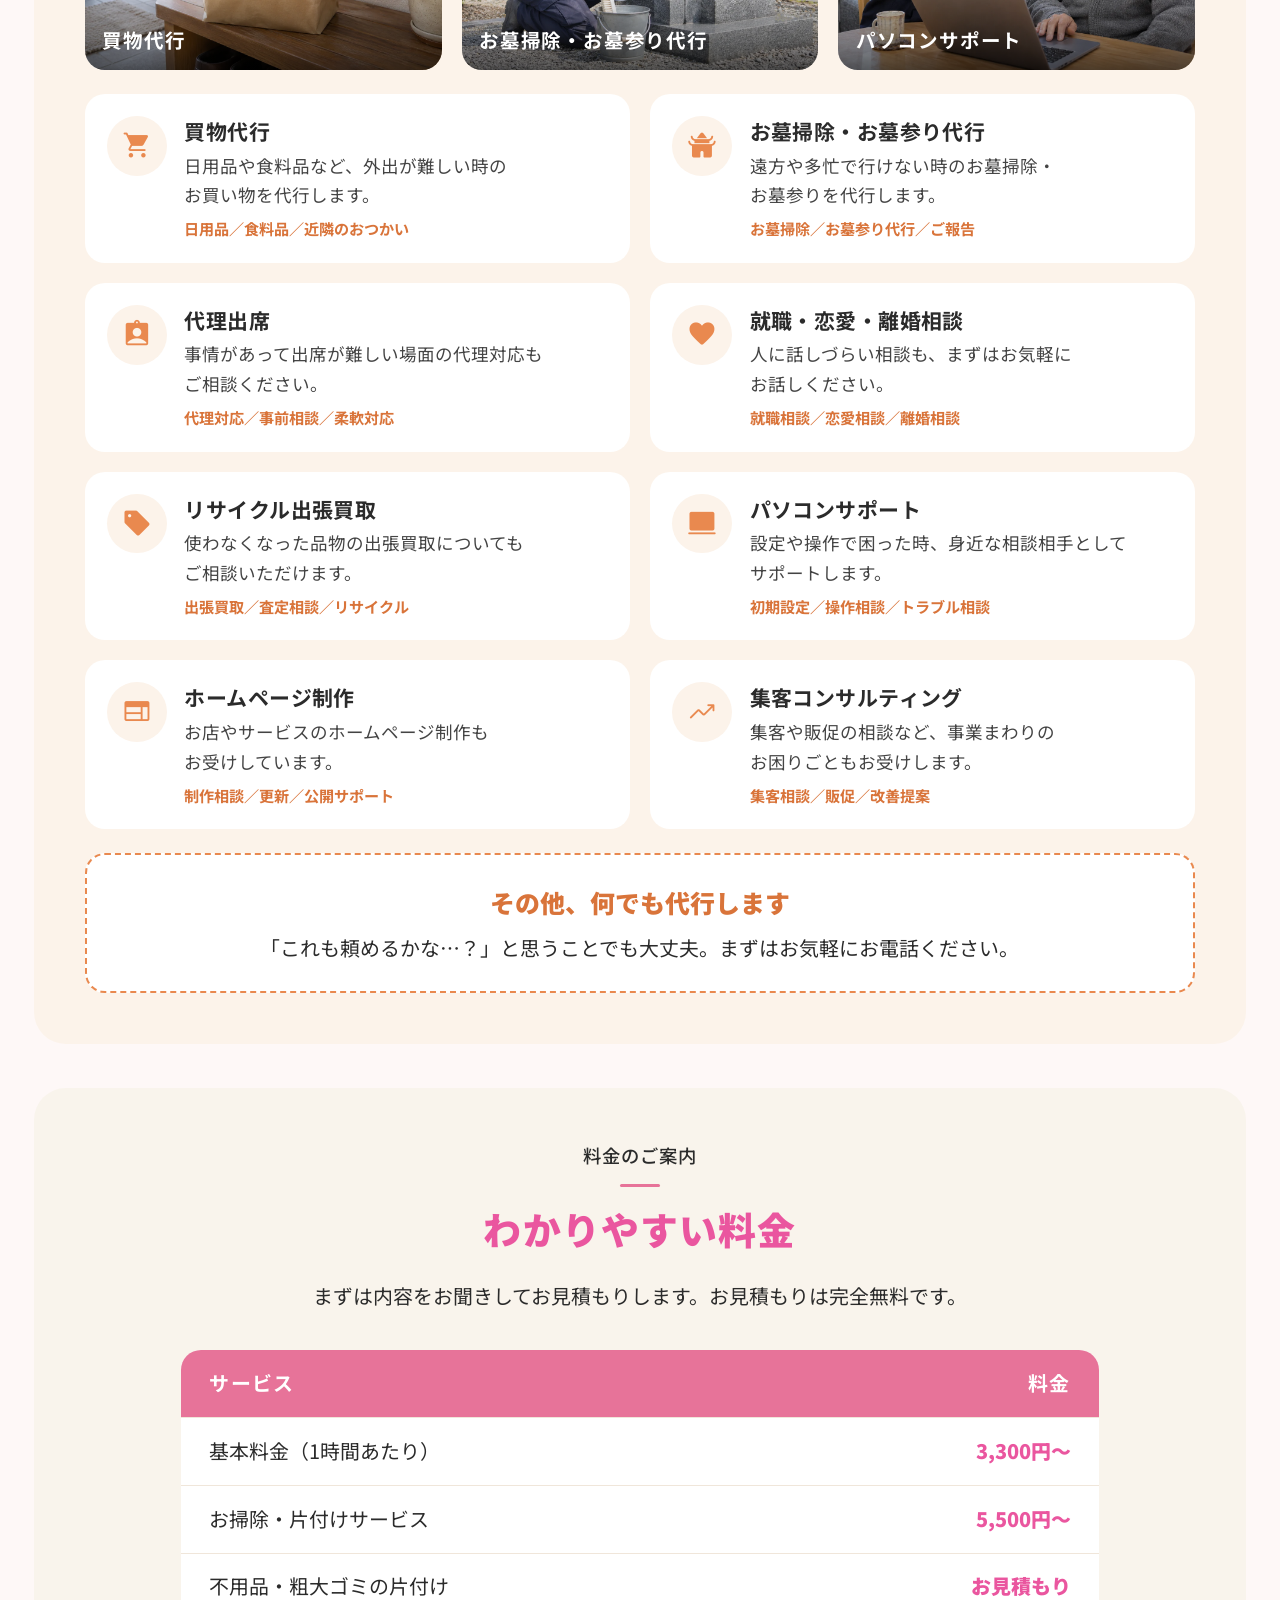
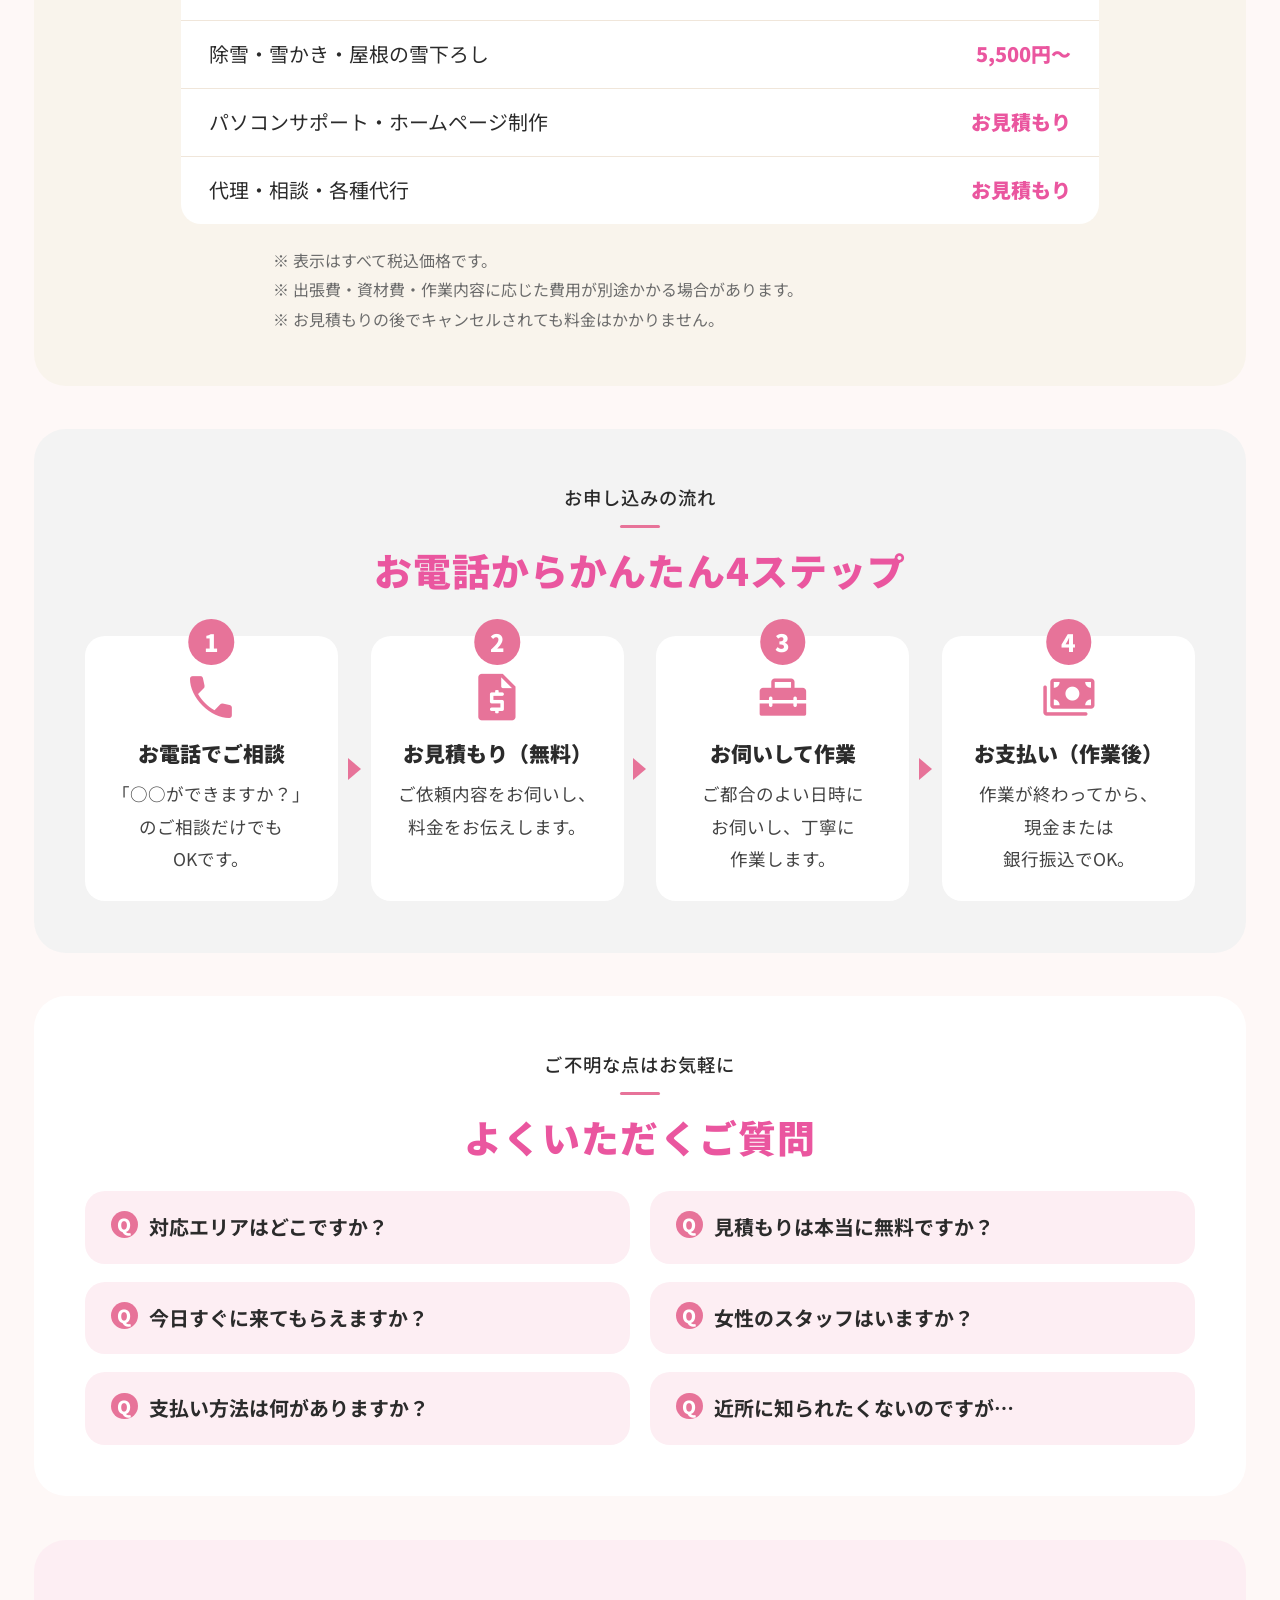
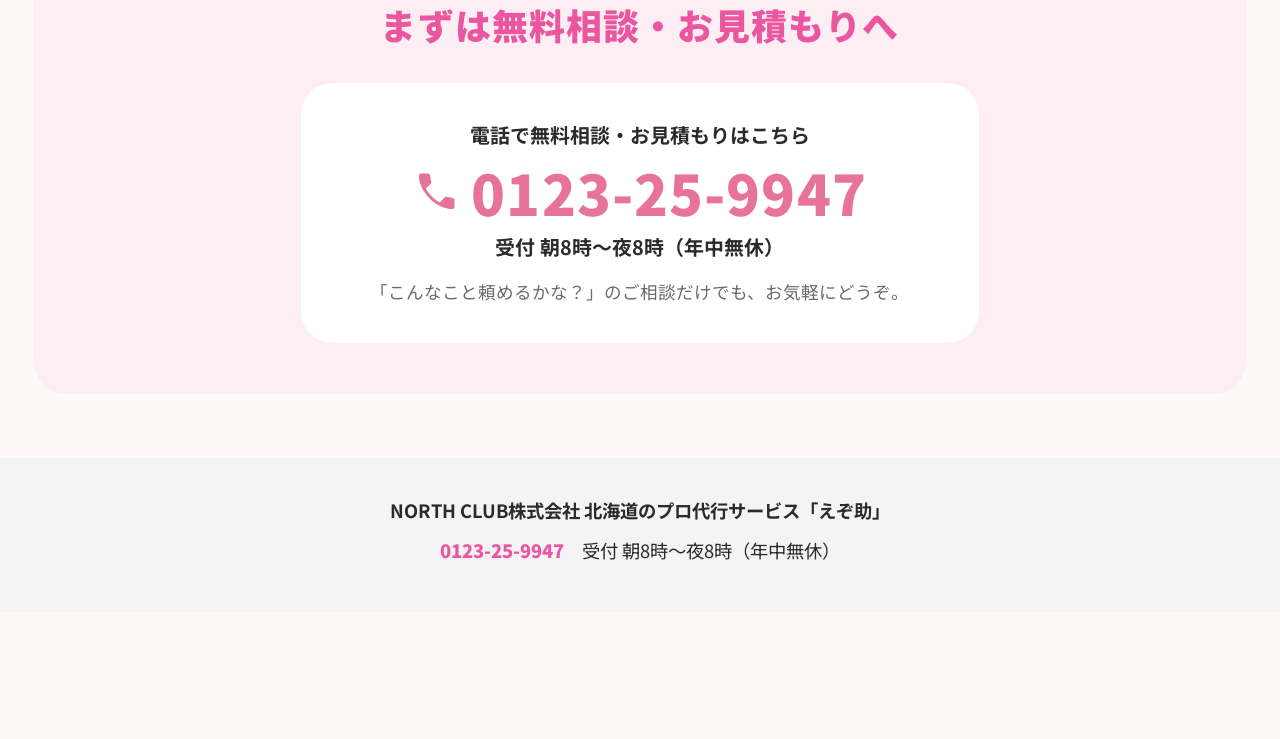
==== commit 8ef49824: "代行LP: 文節単位の改行に全面修正、下部の相談帯を約2倍の太さに、スクロール後に常時表示されるジャンプメニューを追加 Co-Authored-By: Claude Fable 5.2 <norepl" ====
--- a/daiko/index.html
+++ b/daiko/index.html
@@ -9,7 +9,7 @@
 <link rel="preconnect" href="https://fonts.gstatic.com" crossorigin />
 <link href="https://fonts.googleapis.com/css2?family=Noto+Sans+JP:wght@400;500;600;700;900&display=swap" rel="stylesheet" />
 <link href="https://fonts.googleapis.com/css2?family=Material+Symbols+Rounded:opsz,wght,FILL,GRAD@48,400,1,0" rel="stylesheet" />
-<link rel="stylesheet" href="lp.css?v=10" />
+<link rel="stylesheet" href="lp.css?v=11" />
 </head>
 <body>
 
@@ -22,6 +22,17 @@
     <span class="top__brand">NORTH CLUB株式会社</span>
   </div>
 </header>
+
+<nav class="jump" id="jumpNav" aria-label="ページ内メニュー">
+  <div class="jump__inner">
+    <a href="#sagyou">作業おまかせ</a>
+    <a href="#kurashi">暮らしおてつだい</a>
+    <a href="#price">料金</a>
+    <a href="#flow">ご依頼の流れ</a>
+    <a href="#faq">よくある質問</a>
+    <a class="jump__tel" href="#tel">電話で相談</a>
+  </div>
+</nav>
 
 <main class="col">
 
@@ -36,7 +47,7 @@
     </figure>
     <div class="hero__lead">
       <p class="pill-label">暮らしの代行なら</p>
-      <h1 class="hero__title"><span class="nw">プロの代行サービス</span> <strong>えぞ助</strong>に<span class="nw">おまかせ！</span></h1>
+      <h1 class="hero__title"><span class="nw">プロの代行サービス</span> <span class="nw"><strong>えぞ助</strong>におまかせ！</span></h1>
       <div class="promise-row">
         <span class="promise">見積もり無料</span>
         <span class="promise">全18種に対応</span>
@@ -47,17 +58,17 @@
 
   <!-- お困りごと -->
   <section class="sec sec--cream">
-    <h2 class="sec-title">こんな<span class="hl">お困りごと</span>、<span class="nw">ありませんか？</span></h2>
+    <h2 class="sec-title"><span class="nw">こんな<span class="hl">お困りごと</span>、</span><span class="nw">ありませんか？</span></h2>
     <ul class="worry">
-      <li><span class="ms" aria-hidden="true">check_circle</span>電球が切れたけど、高くて届かない…</li>
-      <li><span class="ms" aria-hidden="true">check_circle</span>草刈や外まわりをまとめて相談したい…</li>
-      <li><span class="ms" aria-hidden="true">check_circle</span>大きなゴミを運び出せない…</li>
-      <li><span class="ms" aria-hidden="true">check_circle</span>買い物に行くのが大変…</li>
-      <li><span class="ms" aria-hidden="true">check_circle</span>雪かきが追いつかない…</li>
-      <li><span class="ms" aria-hidden="true">check_circle</span>パソコンや集客のことを誰かに聞きたい…</li>
+      <li><span class="ms" aria-hidden="true">check_circle</span><span><span class="nw">電球が切れたけど、</span><span class="nw">高くて届かない…</span></span></li>
+      <li><span class="ms" aria-hidden="true">check_circle</span><span><span class="nw">草刈や外まわりを</span><span class="nw">まとめて相談したい…</span></span></li>
+      <li><span class="ms" aria-hidden="true">check_circle</span><span><span class="nw">大きなゴミを</span><span class="nw">運び出せない…</span></span></li>
+      <li><span class="ms" aria-hidden="true">check_circle</span><span><span class="nw">買い物に行くのが</span><span class="nw">大変…</span></span></li>
+      <li><span class="ms" aria-hidden="true">check_circle</span><span><span class="nw">雪かきが</span><span class="nw">追いつかない…</span></span></li>
+      <li><span class="ms" aria-hidden="true">check_circle</span><span><span class="nw">パソコンや集客のことを</span><span class="nw">誰かに聞きたい…</span></span></li>
     </ul>
     <span class="ms worry__arrow" aria-hidden="true">keyboard_double_arrow_down</span>
-    <p class="answer"><span>ぜんぶ、えぞ助が代行します！</span></p>
+    <p class="answer"><span><span class="nw">ぜんぶ、</span><span class="nw">えぞ助が代行します！</span></span></p>
   </section>
 
   <!-- 分岐フロー -->
@@ -67,7 +78,7 @@
       <div class="branch__col">
         <a class="branch__card" href="#sagyou">
           <img class="branch__photo" src="../assets/photos/snow-finish.jpg" alt="除雪機で作業するスタッフ" loading="lazy" />
-          <span class="branch__name">作業をプロにまかせたい</span>
+          <span class="branch__name"><span class="nw">作業をプロに</span><span class="nw">まかせたい</span></span>
           <span class="branch__desc">片付け・除雪・草刈・修理など</span>
         </a>
         <span class="branch__arrow" aria-hidden="true"></span>
@@ -76,7 +87,7 @@
       <div class="branch__col">
         <a class="branch__card" href="#kurashi">
           <img class="branch__photo" src="../assets/photos/senior-support.jpg" alt="笑顔のシニアの方と訪問スタッフ" loading="lazy" />
-          <span class="branch__name">暮らしの用事を手伝ってほしい</span>
+          <span class="branch__name"><span class="nw">暮らしの用事を</span><span class="nw">手伝ってほしい</span></span>
           <span class="branch__desc">買い物・お墓参り・パソコンなど</span>
         </a>
         <span class="branch__arrow branch__arrow--orange" aria-hidden="true"></span>
@@ -86,7 +97,7 @@
     <div class="maigo">
       <p class="maigo__q">どっちか迷ったら…</p>
       <span class="branch__arrow" aria-hidden="true"></span>
-      <a class="maigo__tel" href="tel:0123259947"><span class="ms" aria-hidden="true">call</span>まずはお電話でご相談　0123-25-9947</a>
+      <a class="maigo__tel" href="tel:0123259947"><span class="ms" aria-hidden="true">call</span><span class="maigo__txt"><span class="nw">まずはお電話でご相談</span> <span class="nw">0123-25-9947</span></span></a>
     </div>
   </section>
 
@@ -101,16 +112,16 @@
         <h2 class="sec-title">作業おまかせ<span class="nw">サービス</span></h2>
         <p class="split__lead">重たい・高い・大変な作業は、プロが代わりに行います。まずは状況をお聞かせください。</p>
         <ul class="check">
-          <li>片付け・不用品・引越しのお手伝い</li>
-          <li>除雪・草刈・雨漏りなど外まわり</li>
-          <li>家電の設置や電球交換などの小さな作業</li>
+          <li><span class="nw">片付け・不用品・</span><span class="nw">引越しのお手伝い</span></li>
+          <li><span class="nw">除雪・草刈・</span><span class="nw">雨漏りなど外まわり</span></li>
+          <li><span class="nw">家電の設置や電球交換</span><span class="nw">などの小さな作業</span></li>
         </ul>
       </div>
     </div>
 
     <div class="tiles">
       <figure class="tile"><img src="../assets/photos/cleaning.webp" alt="テーブルを布巾で拭き掃除するスタッフ" loading="lazy" /><figcaption>お掃除・片付け</figcaption></figure>
-      <figure class="tile"><img src="../assets/photos/moving.webp" alt="段ボール箱を玄関から運ぶ作業スタッフ" loading="lazy" /><figcaption>不用品の片付け・引越し</figcaption></figure>
+      <figure class="tile"><img src="../assets/photos/moving.webp" alt="段ボール箱を玄関から運ぶ作業スタッフ" loading="lazy" /><figcaption><span class="nw">不用品の片付け・</span><span class="nw">引越し</span></figcaption></figure>
       <figure class="tile"><img src="../assets/photos/grass-cutting.webp" alt="草刈機で住宅の庭の草を刈るスタッフ" loading="lazy" /><figcaption>草刈</figcaption></figure>
       <figure class="tile"><img src="../assets/photos/snow-removal.webp" alt="除雪機で玄関前の通路を除雪するスタッフ" loading="lazy" /><figcaption>除雪・雪かき</figcaption></figure>
     </div>
@@ -119,7 +130,7 @@
       <article class="item">
         <span class="ms item__icon" aria-hidden="true">cleaning_services</span>
         <div class="item__text">
-          <h3>お掃除・片付けサービス</h3>
+          <h3><span class="nw">お掃除・</span><span class="nw">片付けサービス</span></h3>
           <p>お部屋・キッチン・水まわりなど、暮らしの中の片付けをお手伝いします。</p>
           <p class="tags">日常のお掃除／片付け／水まわり</p>
         </div>
@@ -127,7 +138,7 @@
       <article class="item">
         <span class="ms item__icon" aria-hidden="true">chair</span>
         <div class="item__text">
-          <h3>不用品・粗大ゴミの片付け</h3>
+          <h3><span class="nw">不用品・</span><span class="nw">粗大ゴミの片付け</span></h3>
           <p>大きな家具や粗大ゴミなど、自分では動かしにくい物の片付けをお手伝いします。</p>
           <p class="tags">粗大ゴミ／不用品／搬出補助</p>
         </div>
@@ -167,7 +178,7 @@
       <article class="item">
         <span class="ms item__icon" aria-hidden="true">ac_unit</span>
         <div class="item__text">
-          <h3>除雪・雪かき・屋根の雪下ろし</h3>
+          <h3><span class="nw">除雪・雪かき・</span><span class="nw">屋根の雪下ろし</span></h3>
           <p>玄関前や駐車場、屋根の雪下ろしまで冬のお困りごとをお受けします。</p>
           <p class="tags">除雪／雪かき／屋根の雪下ろし</p>
         </div>
@@ -191,14 +202,14 @@
     </div>
 
     <!-- 季節の写真 -->
-    <h3 class="season-title"><span>今の季節は</span>除雪のご依頼が増えています</h3>
+    <h3 class="season-title"><span>今の季節は</span><b class="nw">除雪のご依頼が</b><b class="nw">増えています</b></h3>
     <div class="gallery">
       <figure><img src="../assets/photos/snow-finish.jpg" alt="建物入口まわりの除雪" loading="lazy" /><figcaption>玄関・通路まわりの仕上げ</figcaption></figure>
       <figure><img src="../assets/slides/josetsu-3.jpg" alt="除雪機での雪かき" loading="lazy" /><figcaption>雪に埋まった車まわりも対応</figcaption></figure>
       <figure><img src="../assets/slides/josetsu-4.jpg" alt="大型除雪受付中のホイールローダー" loading="lazy" /><figcaption>大型除雪も受付中</figcaption></figure>
     </div>
 
-    <p class="free-combo">その他のご依頼も、<u>自由に組み合わせ</u>できます</p>
+    <p class="free-combo"><span class="nw">その他のご依頼も、</span><span class="nw"><u>自由に組み合わせ</u>できます</span></p>
 
     <!-- 料金プラン -->
     <div class="plan-area">
@@ -243,17 +254,17 @@
     <div class="reason-list">
       <article class="reason">
         <span class="reason__num">1</span>
-        <h3><span class="mark">全18種</span>、まとめて頼める</h3>
+        <h3><span class="nw"><span class="mark">全18種</span>、</span><span class="nw">まとめて頼める</span></h3>
         <p>買い物から除雪、パソコンまで窓口はひとつ。「これも頼めるかな？」のご相談だけでも大歓迎です。</p>
       </article>
       <article class="reason">
         <span class="reason__num">2</span>
-        <h3>見積もり<span class="mark">無料</span>・お支払いは作業後</h3>
+        <h3><span class="nw">見積もり<span class="mark">無料</span>・</span><span class="nw">お支払いは作業後</span></h3>
         <p>お見積もりの後でキャンセルされても料金はかかりません。お支払いは作業が終わってから、現金または銀行振込でOKです。</p>
       </article>
       <article class="reason">
         <span class="reason__num">3</span>
-        <h3><span class="mark">秘密厳守</span>で柔軟に対応</h3>
+        <h3><span class="nw"><span class="mark">秘密厳守</span>で</span><span class="nw">柔軟に対応</span></h3>
         <p>無地のお車でお伺いするなどご事情に配慮します。即日対応や女性スタッフの手配もご相談ください。</p>
       </article>
     </div>
@@ -270,16 +281,16 @@
         <h2 class="sec-title sec-title--orange">暮らしおてつだい<span class="nw">サービス</span></h2>
         <p class="split__lead">暮らしの「代わりにやってほしい」と「誰かに聞きたい」を、まとめてお受けします。</p>
         <ul class="check check--orange">
-          <li>買い物・お墓参りなどの代行</li>
-          <li>就職・恋愛・離婚などのご相談</li>
-          <li>パソコン・ホームページ・集客のサポート</li>
+          <li><span class="nw">買い物・お墓参り</span><span class="nw">などの代行</span></li>
+          <li><span class="nw">就職・恋愛・離婚</span><span class="nw">などのご相談</span></li>
+          <li><span class="nw">パソコン・ホームページ・</span><span class="nw">集客のサポート</span></li>
         </ul>
       </div>
     </div>
 
     <div class="tiles tiles--3">
       <figure class="tile"><img src="../assets/photos/grocery-shopping.webp" alt="野菜や果物の入った買い物袋を玄関先に届ける様子" loading="lazy" /><figcaption>買物代行</figcaption></figure>
-      <figure class="tile"><img src="../assets/photos/grave-care.webp" alt="布で墓石を拭き掃除するスタッフ" loading="lazy" /><figcaption>お墓掃除・お墓参り代行</figcaption></figure>
+      <figure class="tile"><img src="../assets/photos/grave-care.webp" alt="布で墓石を拭き掃除するスタッフ" loading="lazy" /><figcaption><span class="nw">お墓掃除・</span><span class="nw">お墓参り代行</span></figcaption></figure>
       <figure class="tile"><img src="../assets/photos/computer-support.webp" alt="シニアの方にノートパソコンの操作を案内するスタッフ" loading="lazy" /><figcaption>パソコンサポート</figcaption></figure>
     </div>
 
@@ -295,7 +306,7 @@
       <article class="item">
         <span class="ms item__icon" aria-hidden="true">temple_buddhist</span>
         <div class="item__text">
-          <h3>お墓掃除・お墓参り代行</h3>
+          <h3><span class="nw">お墓掃除・</span><span class="nw">お墓参り代行</span></h3>
           <p>遠方や多忙で行けない時のお墓掃除・お墓参りを代行します。</p>
           <p class="tags">お墓掃除／お墓参り代行／ご報告</p>
         </div>
@@ -350,7 +361,7 @@
       </article>
     </div>
     <div class="svc-other">
-      <h3>その他、何でも代行します</h3>
+      <h3><span class="nw">その他、</span><span class="nw">何でも代行します</span></h3>
       <p>「これも頼めるかな…？」と思うことでも大丈夫。まずはお気軽にお電話ください。</p>
     </div>
   </section>
@@ -363,12 +374,12 @@
     <div class="price-wrap">
       <table class="price-table">
         <tr><th>サービス</th><th>料金</th></tr>
-        <tr><td>基本料金（1時間あたり）</td><td>3,300円〜</td></tr>
-        <tr><td>お掃除・片付けサービス</td><td>5,500円〜</td></tr>
-        <tr><td>不用品・粗大ゴミの片付け</td><td>お見積もり</td></tr>
-        <tr><td>除雪・雪かき・屋根の雪下ろし</td><td>5,500円〜</td></tr>
-        <tr><td>パソコンサポート・ホームページ制作</td><td>お見積もり</td></tr>
-        <tr><td>代理・相談・各種代行</td><td>お見積もり</td></tr>
+        <tr><td><span class="nw">基本料金</span><span class="nw">（1時間あたり）</span></td><td>3,300円〜</td></tr>
+        <tr><td><span class="nw">お掃除・</span><span class="nw">片付けサービス</span></td><td>5,500円〜</td></tr>
+        <tr><td><span class="nw">不用品・</span><span class="nw">粗大ゴミの片付け</span></td><td>お見積もり</td></tr>
+        <tr><td><span class="nw">除雪・雪かき・</span><span class="nw">屋根の雪下ろし</span></td><td>5,500円〜</td></tr>
+        <tr><td><span class="nw">パソコンサポート・</span><span class="nw">ホームページ制作</span></td><td>お見積もり</td></tr>
+        <tr><td><span class="nw">代理・相談・</span><span class="nw">各種代行</span></td><td>お見積もり</td></tr>
       </table>
     </div>
     <ul class="fine-print">
@@ -381,7 +392,7 @@
   <!-- 流れ（フローチャート） -->
   <section class="sec sec--gray" id="flow">
     <p class="sec-eyebrow">お申し込みの流れ</p>
-    <h2 class="sec-title">お電話からかんたん<span class="nw">4ステップ</span></h2>
+    <h2 class="sec-title"><span class="nw">お電話から</span><span class="nw">かんたん4ステップ</span></h2>
     <div class="flow">
       <div class="fstep">
         <span class="fstep__num">1</span>
@@ -419,27 +430,27 @@
     <h2 class="sec-title">よくいただくご質問</h2>
     <div class="faq">
       <details>
-        <summary>対応エリアはどこですか？</summary>
+        <summary><span class="nw">対応エリアは</span><span class="nw">どこですか？</span></summary>
         <p>地域内を中心に、近隣地域も対応可能です。エリア外の場合もまずはご相談ください。</p>
       </details>
       <details>
-        <summary>見積もりは本当に無料ですか？</summary>
+        <summary><span class="nw">見積もりは</span><span class="nw">本当に無料ですか？</span></summary>
         <p>はい、完全無料です。お見積もりの後でキャンセルされても料金はかかりません。</p>
       </details>
       <details>
-        <summary>今日すぐに来てもらえますか？</summary>
+        <summary><span class="nw">今日すぐに</span><span class="nw">来てもらえますか？</span></summary>
         <p>スケジュールが空いていれば即日対応も可能です。お急ぎの場合はお電話でご連絡ください。</p>
       </details>
       <details>
-        <summary>女性のスタッフはいますか？</summary>
+        <summary><span class="nw">女性のスタッフは</span><span class="nw">いますか？</span></summary>
         <p>ご要望に応じて手配いたします。お気軽にお申し付けください。</p>
       </details>
       <details>
-        <summary>支払い方法は何がありますか？</summary>
+        <summary><span class="nw">支払い方法は</span><span class="nw">何がありますか？</span></summary>
         <p>現金、銀行振込に対応しております。</p>
       </details>
       <details>
-        <summary>近所に知られたくないのですが…</summary>
+        <summary><span class="nw">近所に</span><span class="nw">知られたくないのですが…</span></summary>
         <p>無地のお車でお伺いするなど、ご事情に応じて配慮いたします。秘密厳守でご対応します。</p>
       </details>
     </div>
@@ -447,11 +458,11 @@
 
   <!-- 電話CTA -->
   <section class="sec sec--pink" id="tel">
-    <h2 class="cta__title">まずは無料相談・<span class="nw">お見積もりへ</span></h2>
+    <h2 class="cta__title"><span class="nw">まずは無料相談・</span><span class="nw">お見積もりへ</span></h2>
     <div class="cta__card">
-      <p class="cta__lead">電話で無料相談・お見積もりはこちら</p>
+      <p class="cta__lead"><span class="nw">電話で無料相談・</span><span class="nw">お見積もりはこちら</span></p>
       <a class="cta__tel" href="tel:0123259947"><span class="ms cta__telicon" aria-hidden="true">call</span>0123-25-9947</a>
-      <p class="cta__hours">受付 朝8時〜夜8時（年中無休）</p>
+      <p class="cta__hours"><span class="nw">受付 朝8時〜夜8時</span><span class="nw">（年中無休）</span></p>
       <p class="cta__note">「こんなこと頼めるかな？」のご相談だけでも、お気軽にどうぞ。</p>
     </div>
   </section>
@@ -459,13 +470,13 @@
 </main>
 
 <footer class="foot">
-  <p class="foot__brand">NORTH CLUB株式会社｜北海道のプロ代行サービス「えぞ助」</p>
-  <p class="foot__tel"><a href="tel:0123259947">0123-25-9947</a>　受付 朝8時〜夜8時（年中無休）</p>
+  <p class="foot__brand"><span class="nw">NORTH CLUB株式会社</span> <span class="nw">北海道のプロ代行サービス「えぞ助」</span></p>
+  <p class="foot__tel"><a class="nw" href="tel:0123259947">0123-25-9947</a>　<span class="nw">受付 朝8時〜夜8時（年中無休）</span></p>
 </footer>
 
 <div class="sticky-bar">
   <span class="sticky-bar__label">プロの代行サービス えぞ助</span>
-  <a class="sticky-bar__tel" href="tel:0123259947">無料相談・お見積もり　0123-25-9947<span class="sticky-bar__arrow">›</span></a>
+  <a class="sticky-bar__tel" href="tel:0123259947"><span class="sticky-bar__txt">無料相談・お見積もり</span><span class="sticky-bar__num">0123-25-9947<span class="sticky-bar__arrow">›</span></span></a>
 </div>
 
 <script>
@@ -478,6 +489,32 @@
     i = (i + 1) % slides.length;
     slides[i].classList.add("is-active");
   }, 3000);
+})();
+
+(function () {
+  var nav = document.getElementById("jumpNav");
+  if (!nav) return;
+  var inner = nav.querySelector(".jump__inner");
+  var links = Array.prototype.slice.call(nav.querySelectorAll("a"));
+  var targets = links.map(function (a) { return document.querySelector(a.getAttribute("href")); });
+  var current = -1;
+  function update() {
+    var y = window.pageYOffset;
+    nav.classList.toggle("is-on", y > 160);
+    var line = y + window.innerHeight * 0.35;
+    var idx = -1;
+    targets.forEach(function (t, i) { if (t && t.offsetTop <= line) idx = i; });
+    if (idx === current) return;
+    current = idx;
+    links.forEach(function (a, i) { a.classList.toggle("is-current", i === idx); });
+    if (idx >= 0) {
+      var a = links[idx];
+      inner.scrollTo({ left: a.offsetLeft - (inner.clientWidth - a.offsetWidth) / 2, behavior: "smooth" });
+    }
+  }
+  window.addEventListener("scroll", update, { passive: true });
+  window.addEventListener("resize", update);
+  update();
 })();
 
 (function () {
@@ -499,6 +536,16 @@
     el.classList.add("reveal");
     io.observe(el);
   });
+  /* 保険: 監視が働かない環境でも、スクロール位置から判定して必ず表示する */
+  function sweep() {
+    var limit = window.innerHeight * 0.98;
+    Array.prototype.forEach.call(document.querySelectorAll(".reveal:not(.is-in)"), function (el) {
+      if (el.getBoundingClientRect().top < limit) { el.classList.add("is-in"); io.unobserve(el); }
+    });
+  }
+  window.addEventListener("scroll", sweep, { passive: true });
+  window.addEventListener("load", sweep);
+  setTimeout(sweep, 600);
 })();
 </script>
 </body>
--- a/daiko/lp.css
+++ b/daiko/lp.css
@@ -31,7 +31,7 @@
 html {
   font-size: clamp(17px, 12px + 0.62vw, 28px);
   scroll-behavior: smooth;
-  scroll-padding-top: 2em;
+  scroll-padding-top: 4.6em;
 }
 
 body {
@@ -39,9 +39,55 @@
   color: var(--ink);
   background-color: var(--body-bg);
   line-height: 1.85;
-  padding-bottom: 4.6em;
+  padding-bottom: 6.4em;
   -webkit-font-smoothing: antialiased;
-}
+  /* 日本語を文節の切れ目で改行する（対応ブラウザのみ。非対応は .nw で補う） */
+  line-break: strict;
+  word-break: auto-phrase;
+  overflow-wrap: break-word;
+}
+h1, h2, h3, figcaption, summary, li, .sec-eyebrow, .branch__name, .branch__desc, .free-combo, .cta__lead, .cta__hours { text-wrap: balance; }
+p { text-wrap: pretty; }
+
+/* ---------- ジャンプメニュー（スクロール後に上部へ固定表示） ---------- */
+.jump {
+  position: fixed;
+  top: 0;
+  left: 0;
+  right: 0;
+  z-index: 60;
+  background: rgba(255, 255, 255, 0.96);
+  -webkit-backdrop-filter: blur(8px);
+  backdrop-filter: blur(8px);
+  border-bottom: 2px solid var(--line-pink);
+  transform: translateY(-110%);
+  transition: transform 0.35s cubic-bezier(0.2, 0.7, 0.2, 1);
+}
+.jump.is-on { transform: translateY(0); }
+.jump__inner {
+  display: flex;
+  justify-content: center;
+  gap: 0.5em;
+  padding: 0.55em clamp(12px, 3vw, 60px);
+  overflow-x: auto;
+  white-space: nowrap;
+  scrollbar-width: none;
+}
+.jump__inner::-webkit-scrollbar { display: none; }
+.jump a {
+  flex: 0 0 auto;
+  color: var(--ink);
+  font-weight: 700;
+  font-size: 0.92em;
+  text-decoration: none;
+  border-radius: var(--r-pill);
+  padding: 0.3em 1.1em;
+  background: var(--tint-pink);
+  transition: background 0.2s ease, color 0.2s ease;
+}
+.jump a:hover, .jump a.is-current { background: var(--pink); color: var(--white); }
+.jump a.jump__tel { background: var(--orange); color: var(--white); }
+.jump a.jump__tel:hover { background: var(--orange-deep); }
 
 body::before {
   content: "";
@@ -226,7 +272,7 @@
   animation: bob 1.6s ease-in-out infinite;
 }
 .answer { margin-top: 0.2em; }
-.answer span {
+.answer > span {
   display: inline-block;
   background: var(--grad-docchi);
   color: var(--white);
@@ -719,7 +765,7 @@
   align-items: center;
   gap: 1em;
   background: var(--pink);
-  padding: 0.5em clamp(16px, 3vw, 60px);
+  padding: 1.5em clamp(16px, 3vw, 60px);
   z-index: 50;
   box-shadow: 0 -3px 12px rgba(0, 0, 0, 0.15);
 }
@@ -737,15 +783,17 @@
   display: flex;
   align-items: center;
   justify-content: center;
-  gap: 0.6em;
-  color: var(--white);
-  font-weight: 900;
-  font-size: 1.2em;
+  gap: 0.8em;
+  color: var(--white);
+  font-weight: 900;
+  font-size: 1.5em;
   letter-spacing: 0.04em;
   text-decoration: none;
   text-align: center;
   line-height: 1.4;
 }
+.sticky-bar__num { white-space: nowrap; font-size: 1.15em; }
+.maigo__txt { text-align: center; }
 .sticky-bar__arrow { font-size: 1.25em; font-weight: 900; }
 .sticky-bar__tel:hover { opacity: 0.9; }
 
@@ -826,17 +874,30 @@
   .docchi { font-size: 1.3em; }
   .cta__tel { font-size: 1.9em; }
   .top__cat { display: none; }
-  .top__brand { font-size: 0.9em; }
-  .top__logo img { height: 4.2em; }
+  .top { flex-wrap: nowrap; padding: 0.5em 12px; }
+  .top__brand { font-size: 0.8em; white-space: nowrap; }
+  .top__logo img { height: 3.9em; }
   .tiles { gap: 0.6em; }
   .tiles.tiles--3 { grid-template-columns: 1fr; }
   .menu.menu--8 { grid-template-columns: 1fr; }
   .tile figcaption { font-size: 0.82em; padding: 1.4em 0.6em 0.5em; }
-  .sticky-bar { padding: 0.4em 12px; }
-  .sticky-bar__tel { font-size: 0.98em; }
+  .sticky-bar { padding: 0.55em 12px; }
+  .sticky-bar__tel { flex-direction: column; gap: 0; font-size: 1em; line-height: 1.35; }
+  .sticky-bar__num { font-size: 1.65em; }
+  .jump__inner { justify-content: flex-start; gap: 0.4em; padding: 0.5em 10px; }
+  .jump a { font-size: 0.88em; padding: 0.3em 0.9em; }
+  .promise-row { gap: 0.4em; }
+  .promise { font-size: 0.78em; padding: 0.2em 0.75em; letter-spacing: 0; }
+  .maigo__tel { border-radius: 1.6em; padding: 0.5em 1.2em; }
+  .cta__tel { white-space: nowrap; font-size: 1.75em; }
+  .faq details { padding: 0.8em 1em; }
+  .faq summary { font-size: 0.95em; }
+  .btn-outline { white-space: nowrap; padding: 0.5em 1.3em; font-size: 0.98em; }
+  .worry { padding: 0.5em 1em; }
+  .worry li { padding: 0.7em 0; }
   .menu, .worry, .reason-list, .faq, .gallery, .plan-area, .branch { grid-template-columns: 1fr; }
   .worry li:nth-last-child(2) { border-bottom: 2px dotted #EAD9C8; }
-  .answer span { font-size: 1.2em; padding: 0.4em 1.1em; }
+  .answer > span { font-size: 1em; letter-spacing: 0.02em; padding: 0.5em 0.9em; border-radius: 1.6em; }
   .reason-list { gap: 1.8em; }
   .plan-area { gap: 1.8em; }
   .hero__photo { height: 13em; }
@@ -845,14 +906,14 @@
   .split__text { text-align: center; }
   .split__text .sec-eyebrow::after { margin-left: auto; }
   .check { display: inline-block; text-align: left; }
-  .flow { flex-direction: column; align-items: center; gap: 1.6em; }
-  .fstep { width: 100%; }
+  .flow { flex-direction: column; flex-wrap: nowrap; align-items: center; gap: 0.5em; }
+  .fstep { width: 100%; flex: 0 0 auto; }
   .farrow {
     border-left: 0.65em solid transparent;
     border-right: 0.65em solid transparent;
     border-top: 0.7em solid var(--pink);
     border-bottom: none;
-    margin: -0.5em 0;
+    margin: 0.2em 0 1em;
     animation-name: bob;
   }
   .plan__price strong { font-size: 2.4em; }
